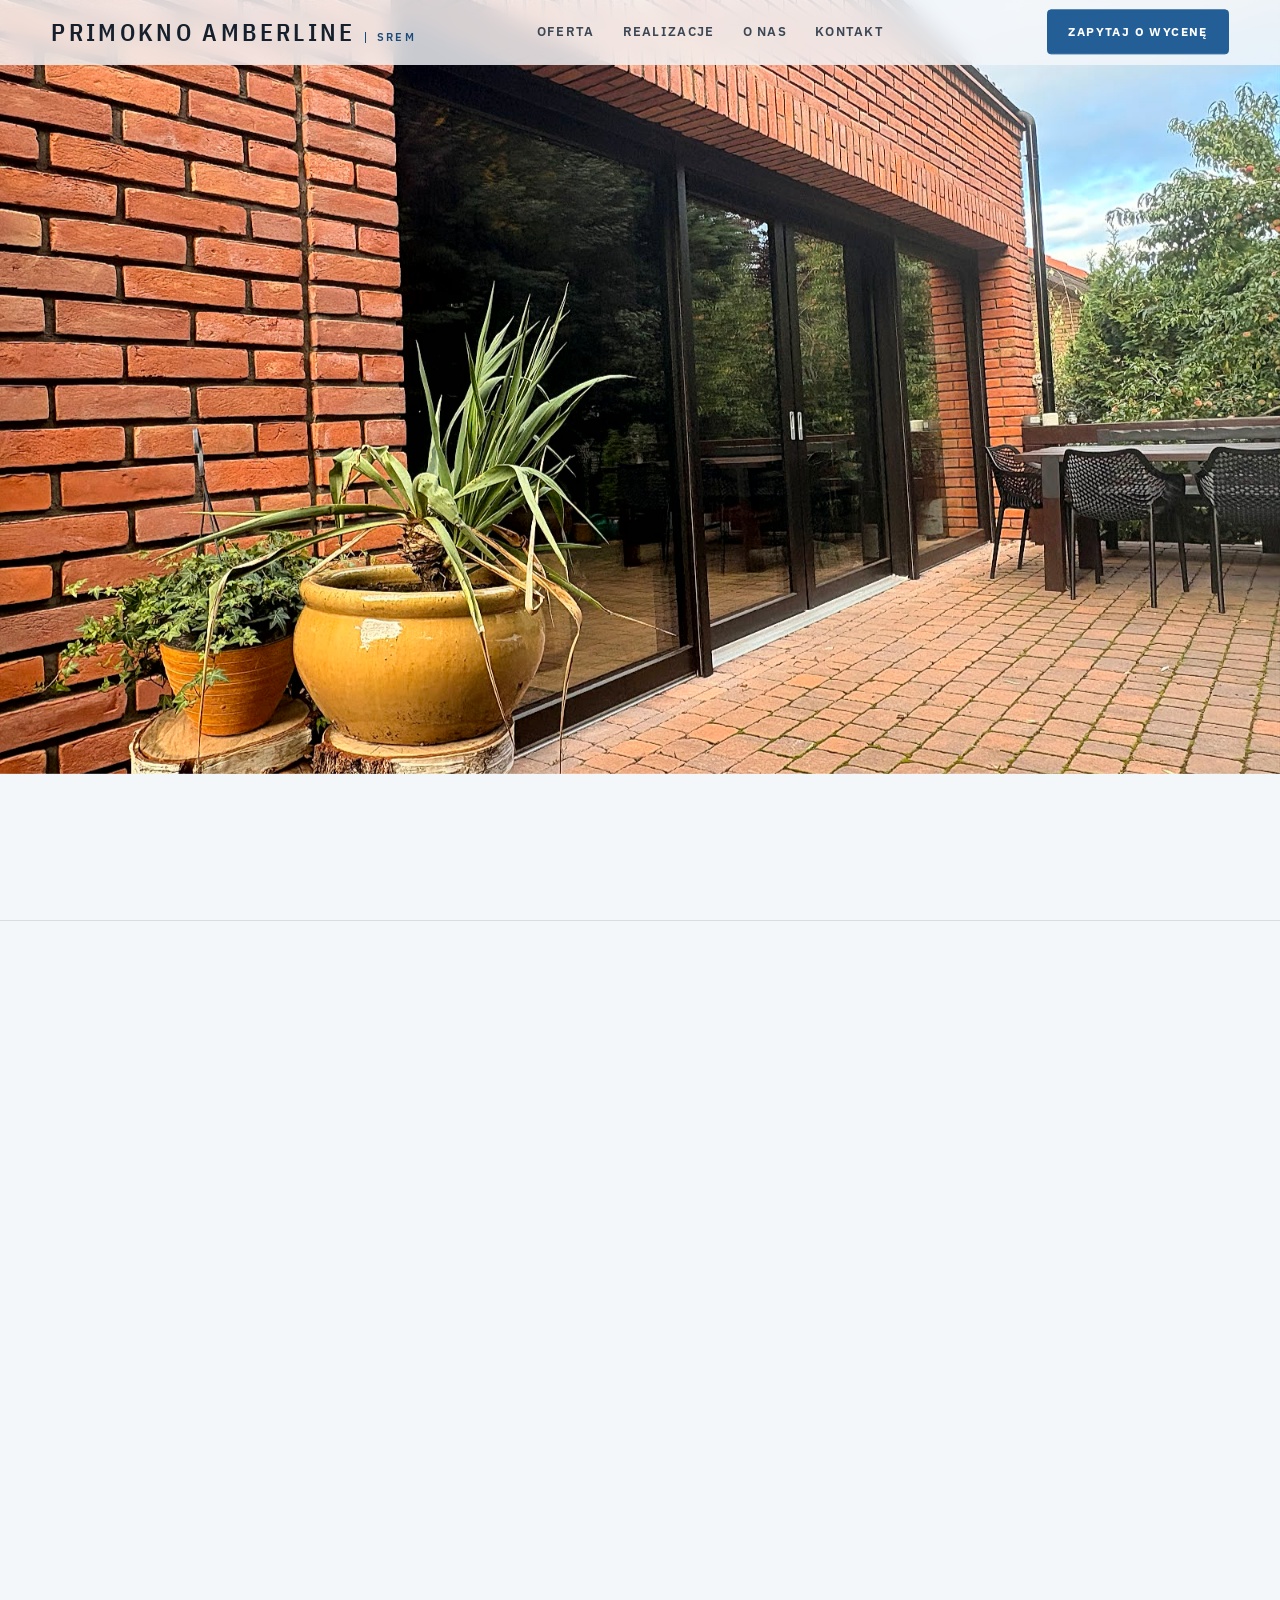
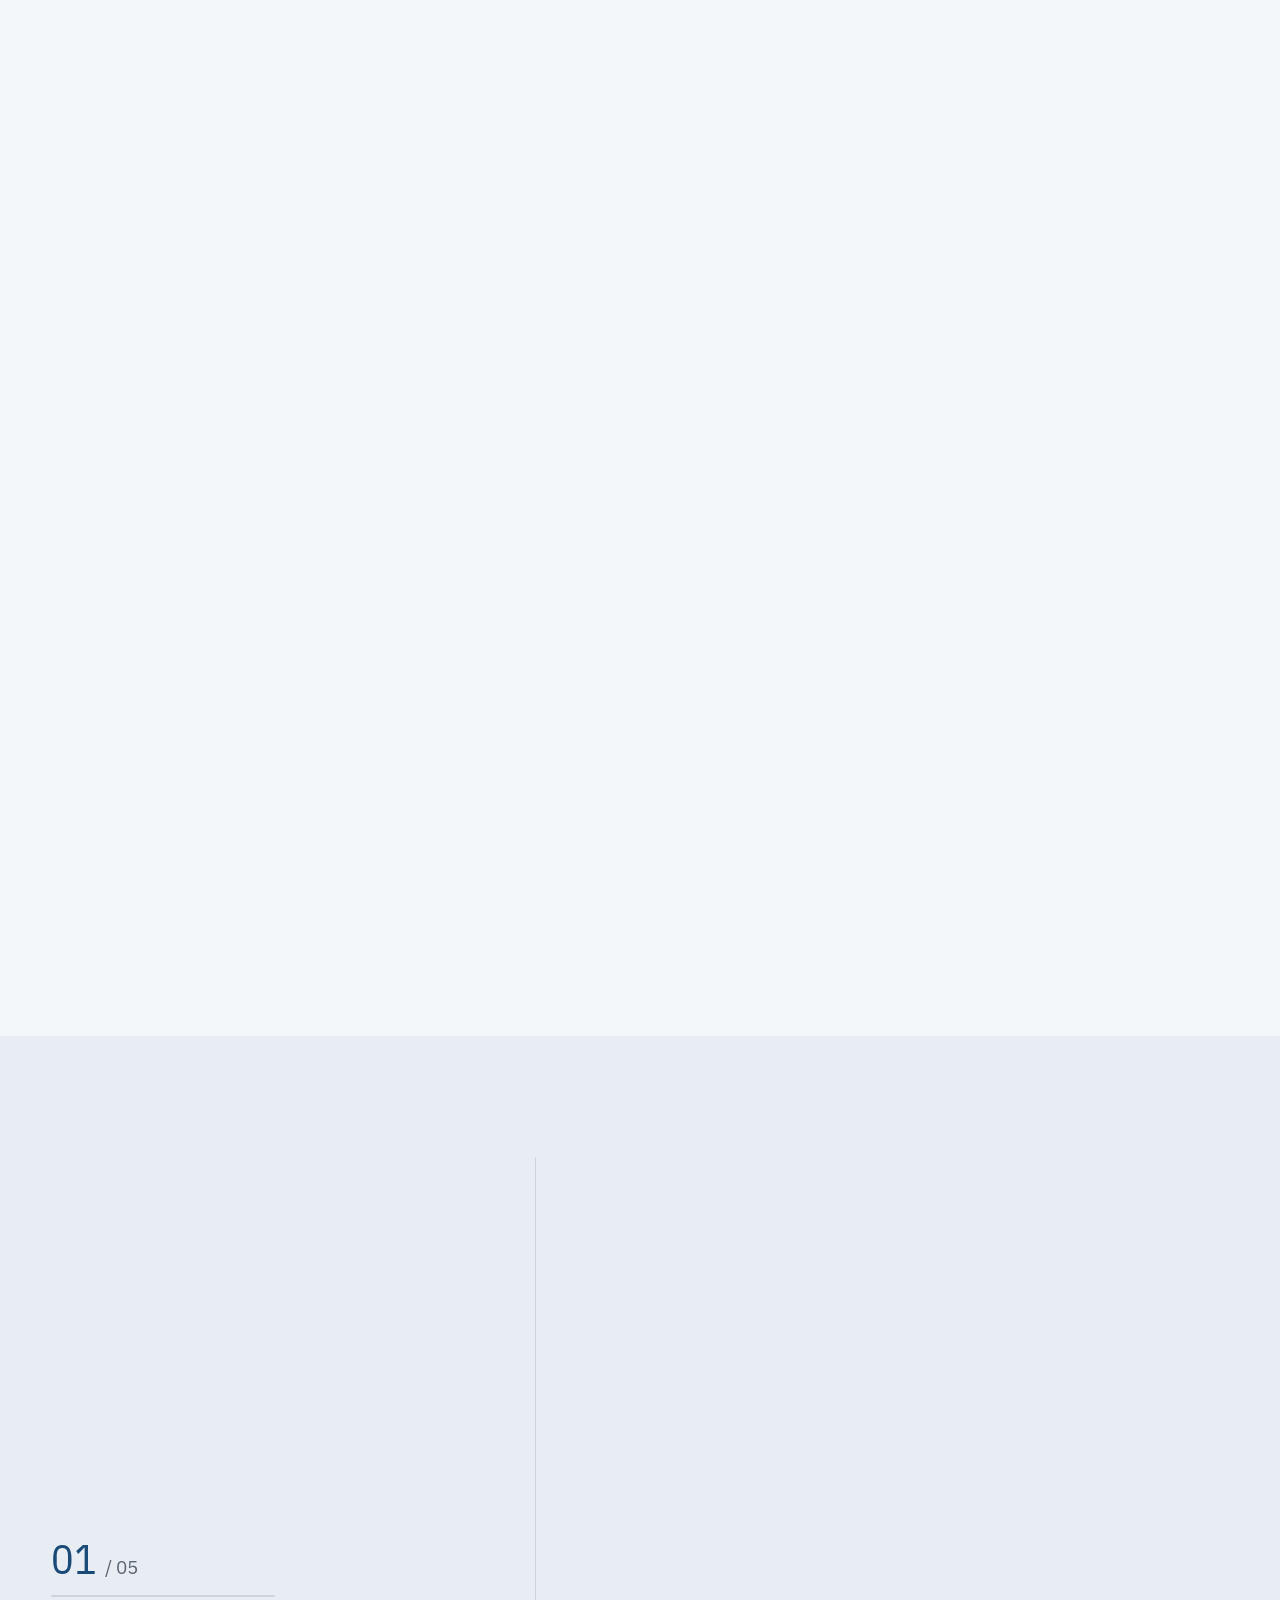
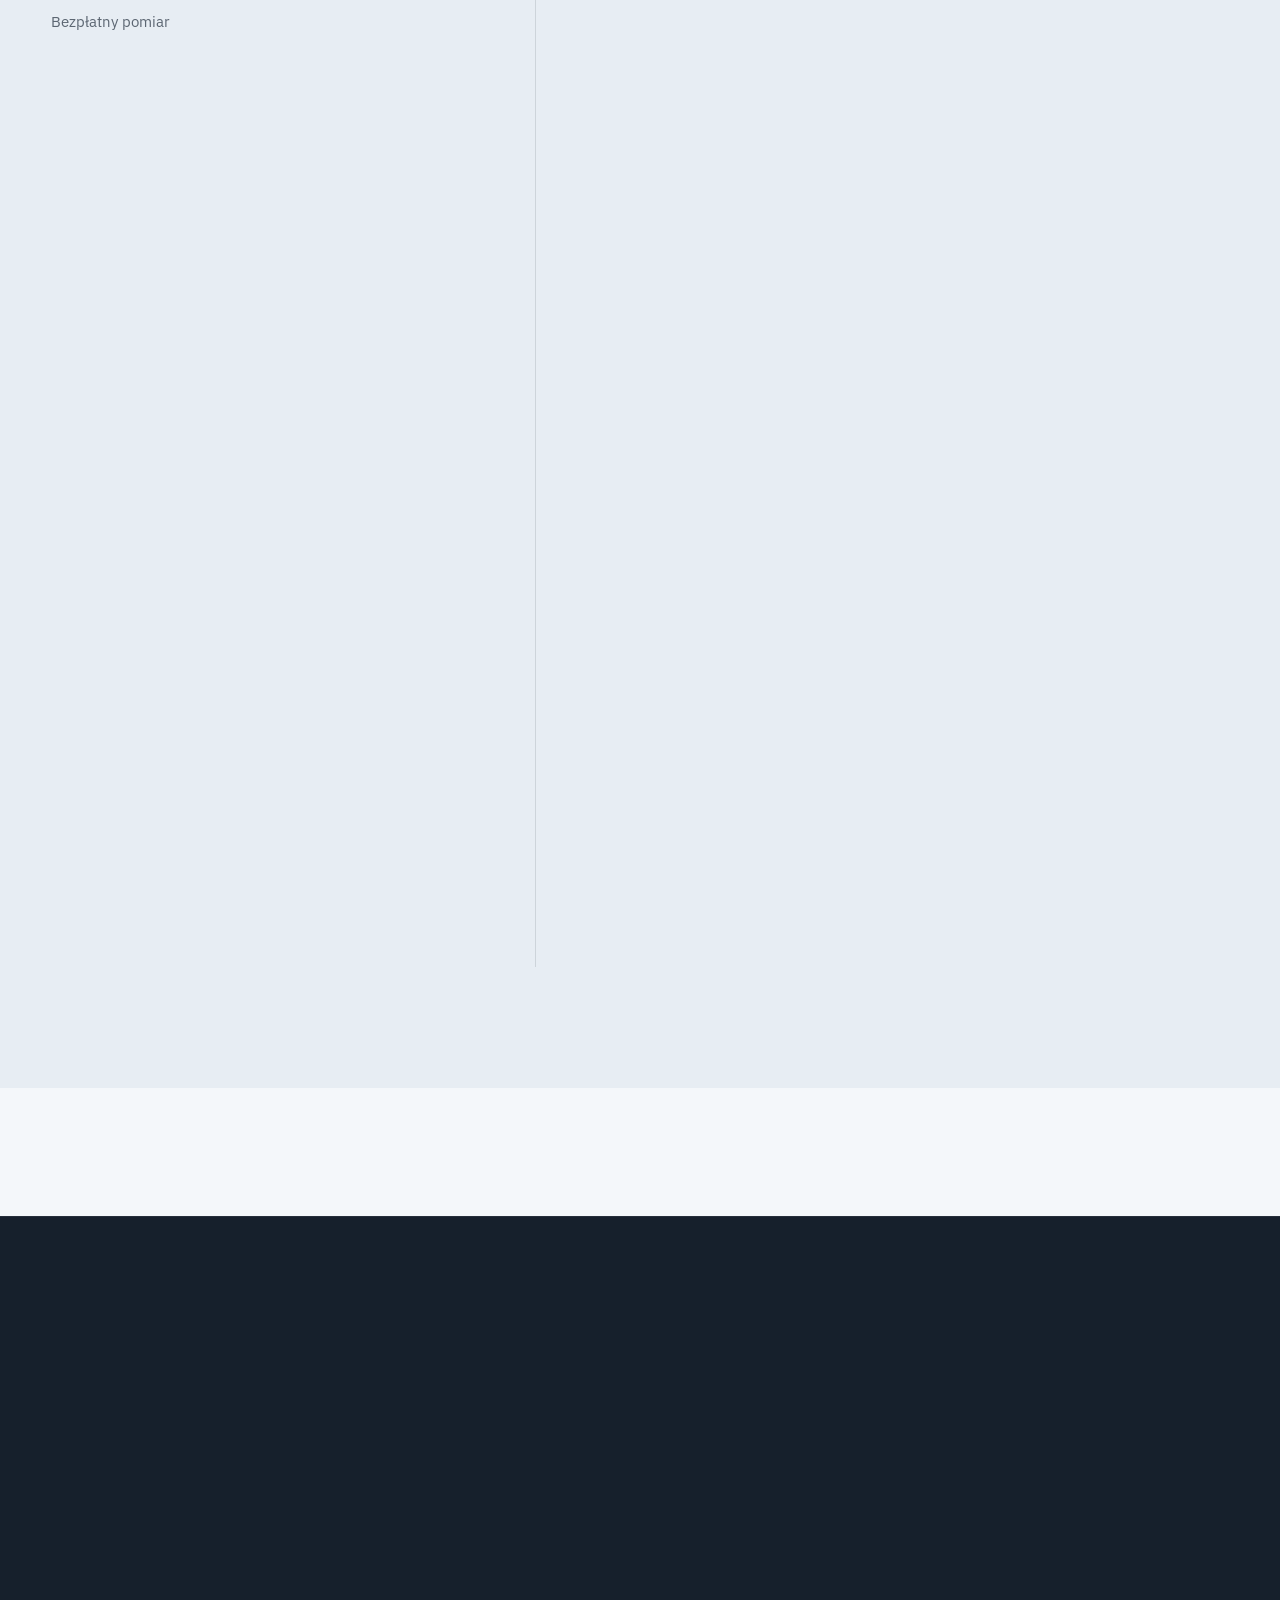
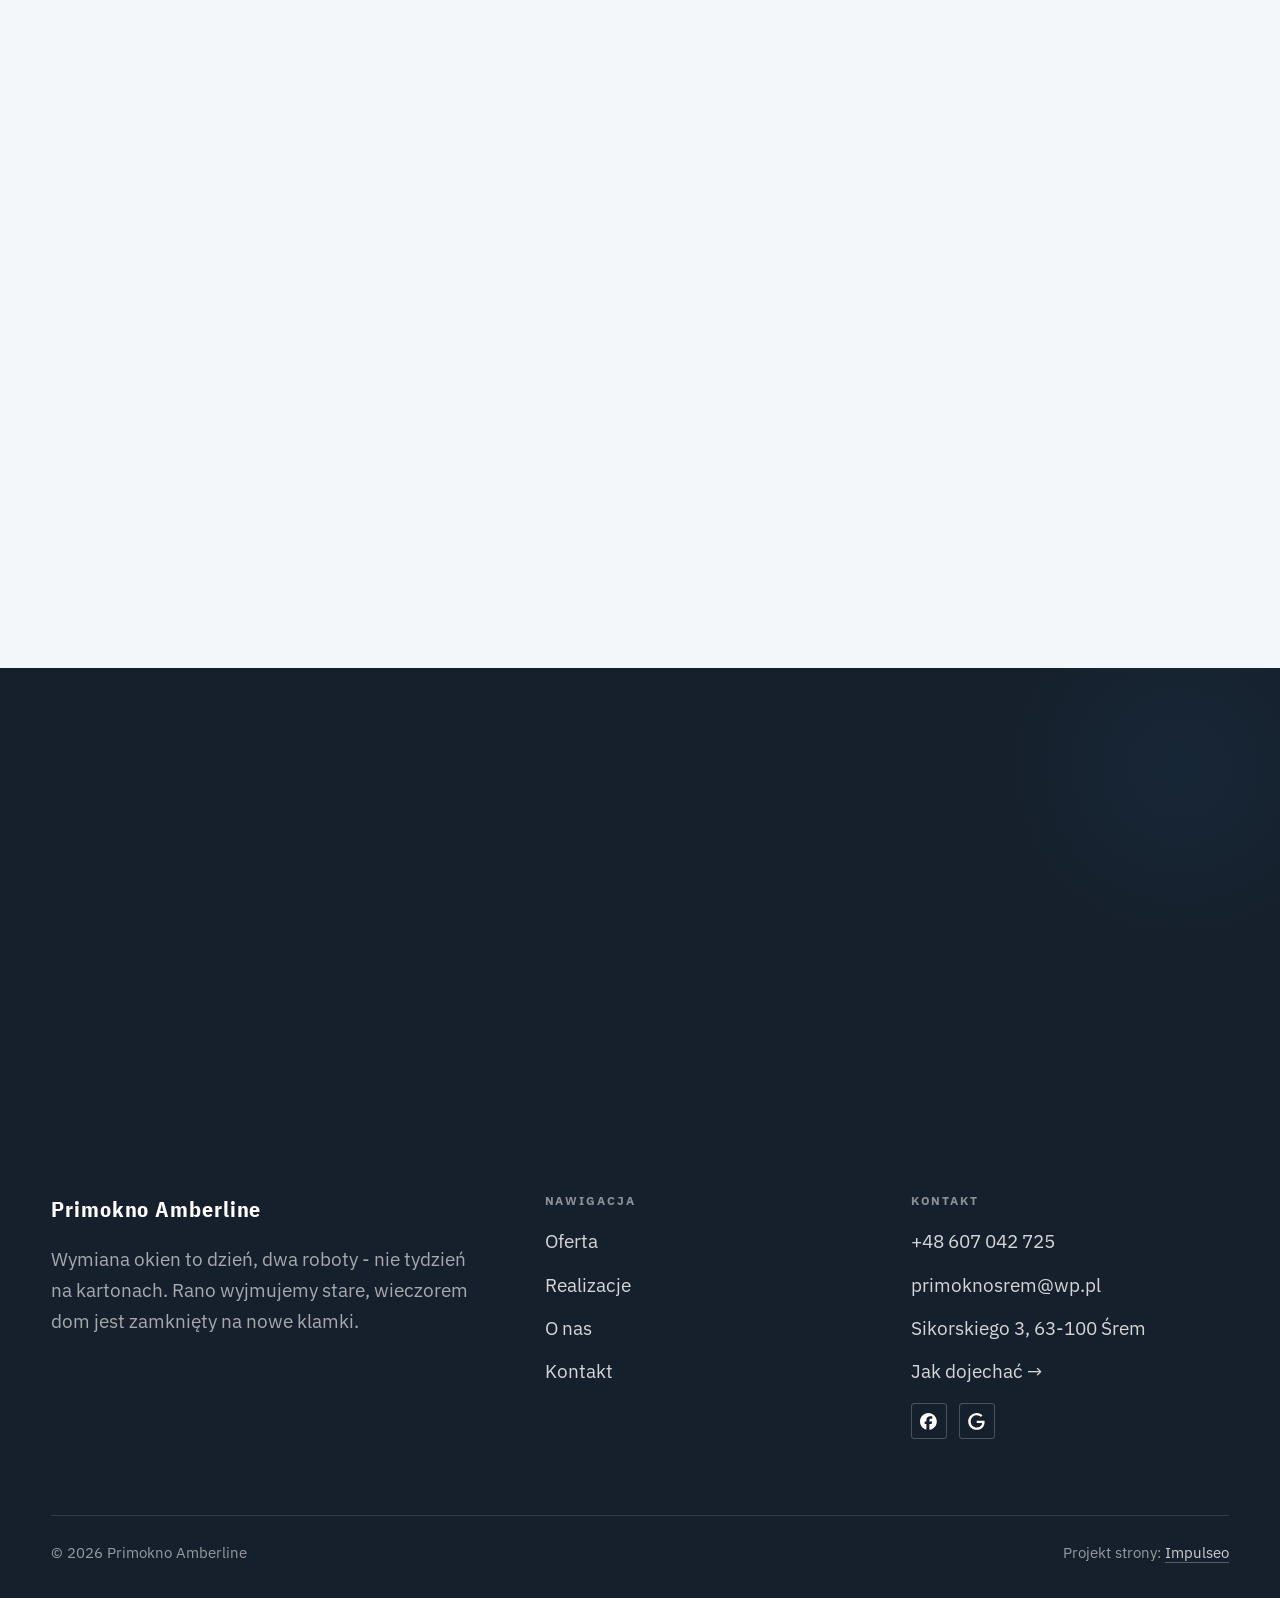
==== index.html @ 6c0e85c3 "Strona demo: primokno-amberline" ====
<!DOCTYPE html>
<html lang="pl">
<head>
<meta charset="UTF-8">
<meta name="viewport" content="width=device-width, initial-scale=1.0">
<title>Primokno Amberline - okna, drzwi i bramy z montażem</title>
<meta name="description" content="Okna PVC i aluminiowe, drzwi, bramy garażowe w Śremie. Bezpłatny pomiar, ciepły montaż, wywóz starych okien, gwarancja. Zadzwoń: +48 607 042 725.">
<link rel="canonical" href="https://kris20032.github.io/primokno-amberline/">
<meta name="robots" content="noindex, nofollow">
<meta property="og:type" content="website">
<meta property="og:locale" content="pl_PL">
<meta property="og:site_name" content="Primokno Amberline">
<meta property="og:title" content="Primokno Amberline - okna, drzwi i bramy z montażem">
<meta property="og:description" content="Okna PVC i aluminiowe, drzwi, bramy garażowe w Śremie. Bezpłatny pomiar, ciepły montaż, wywóz starych okien, gwarancja. Zadzwoń: +48 607 042 725.">
<meta property="og:url" content="https://kris20032.github.io/primokno-amberline/">
<meta property="og:image" content="https://kris20032.github.io/primokno-amberline/img/og.jpg">
<meta property="og:image:width" content="1200">
<meta property="og:image:height" content="630">
<meta name="twitter:card" content="summary_large_image">
<script type="application/ld+json">{"@context": "https://schema.org", "@type": "HomeAndConstructionBusiness", "name": "Primokno Amberline", "url": "https://kris20032.github.io/primokno-amberline/", "telephone": "+48607042725", "image": "https://kris20032.github.io/primokno-amberline/img/og.jpg", "areaServed": "Śrem", "sameAs": ["https://maps.google.com/?cid=6396037411283743260&g_mp=Cidnb29nbGUubWFwcy5wbGFjZXMudjEuUGxhY2VzLlNlYXJjaFRleHQQAhgEIAA", "https://www.facebook.com/p/Primokno-Amberline-100063574358501/?locale=pl_PL"]}</script>
<link rel="preconnect" href="https://fonts.googleapis.com">
<link rel="preconnect" href="https://fonts.gstatic.com" crossorigin>
<link href="https://fonts.googleapis.com/css2?family=IBM+Plex+Sans+Condensed:wght@500;600;700&family=IBM+Plex+Sans:wght@400;500;600&display=swap" rel="stylesheet">
<link rel="stylesheet" href="assets/styles.css?v=f9ef40aa">
</head>
<body>

<header class="nav">
  <div class="wrap nav-inner">
    <a class="brand" href="index.html"><span class="name">Primokno Amberline</span><span class="sub">Śrem</span></a>
    <nav class="nav-links">
      <a href="oferta.html">Oferta</a>
      <a href="realizacje.html">Realizacje</a>
      <a href="o-nas.html">O nas</a>
      <a href="kontakt.html">Kontakt</a>
      <a href="kontakt.html" class="btn btn-accent">Zapytaj o wycenę</a>
    </nav>
    <button class="nav-toggle" aria-label="Menu"><span></span><span></span><span></span></button>
  </div>
</header>

<main>
<section class="hero-dom">
  <img class="hd-bg" src="img/hero.jpg" fetchpriority="high" data-rotate="img/g1.jpg|img/g14.jpg" alt="Primokno Amberline" width="1600" height="1200">
  <div class="wrap">
    <div class="hd-panel reveal">
      <span class="hd-tick" aria-hidden="true"></span>
      <span class="hd-kicker">Okna, drzwi i bramy</span>
      <h1 class="hd-claim">Okna i drzwi w Śremie. Z pomiarem i montażem.</h1>
      <ul class="hd-tags"><li>Pomiar</li><li>Montaż</li><li>Gwarancja</li></ul>
      <div class="hd-actions">
        <a href="kontakt.html" class="btn btn-accent">Zapytaj o wycenę <span class="arr">→</span></a>
        <a href="tel:+48607042725" class="btn btn-ghost">Zadzwoń +48 607 042 725</a>
      </div>
      <p class="hd-rating"><span class="g-badge"><svg class="gb-ico" viewBox="0 0 24 24" width="18" height="18" aria-hidden="true"><path fill="#4285F4" d="M22.56 12.25c0-.78-.07-1.53-.2-2.25H12v4.26h5.92c-.26 1.37-1.04 2.53-2.21 3.31v2.77h3.57c2.08-1.92 3.28-4.74 3.28-8.09z"/><path fill="#34A853" d="M12 23c2.97 0 5.46-.98 7.28-2.66l-3.57-2.77c-.98.66-2.23 1.06-3.71 1.06-2.86 0-5.29-1.93-6.16-4.53H2.18v2.84C3.99 20.53 7.7 23 12 23z"/><path fill="#FBBC05" d="M5.84 14.09c-.22-.66-.35-1.36-.35-2.09s.13-1.43.35-2.09V7.07H2.18C1.43 8.55 1 10.22 1 12s.43 3.45 1.18 4.93l2.85-2.22.81-.62z"/><path fill="#EA4335" d="M12 5.38c1.62 0 3.06.56 4.21 1.64l3.15-3.15C17.45 2.09 14.97 1 12 1 7.7 1 3.99 3.47 2.18 7.07l3.66 2.84c.87-2.6 3.3-4.53 6.16-4.53z"/></svg><b class="gb-ocena">5</b><svg class="gb-stars" viewBox="0 0 90 18" width="74" height="14.8" aria-hidden="true"><g fill="currentColor" opacity=".26"><path transform="translate(0,0)" d="M9 1.6l2.2 4.46 4.92.72-3.56 3.47.84 4.9L9 12.74l-4.4 2.31.84-4.9L1.88 6.68l4.92-.72L9 1.6Z"/><path transform="translate(18,0)" d="M9 1.6l2.2 4.46 4.92.72-3.56 3.47.84 4.9L9 12.74l-4.4 2.31.84-4.9L1.88 6.68l4.92-.72L9 1.6Z"/><path transform="translate(36,0)" d="M9 1.6l2.2 4.46 4.92.72-3.56 3.47.84 4.9L9 12.74l-4.4 2.31.84-4.9L1.88 6.68l4.92-.72L9 1.6Z"/><path transform="translate(54,0)" d="M9 1.6l2.2 4.46 4.92.72-3.56 3.47.84 4.9L9 12.74l-4.4 2.31.84-4.9L1.88 6.68l4.92-.72L9 1.6Z"/><path transform="translate(72,0)" d="M9 1.6l2.2 4.46 4.92.72-3.56 3.47.84 4.9L9 12.74l-4.4 2.31.84-4.9L1.88 6.68l4.92-.72L9 1.6Z"/></g><clipPath id="gs1000"><rect x="0" y="0" width="90.0" height="18"/></clipPath><g fill="#FBBC04" clip-path="url(#gs1000)"><path transform="translate(0,0)" d="M9 1.6l2.2 4.46 4.92.72-3.56 3.47.84 4.9L9 12.74l-4.4 2.31.84-4.9L1.88 6.68l4.92-.72L9 1.6Z"/><path transform="translate(18,0)" d="M9 1.6l2.2 4.46 4.92.72-3.56 3.47.84 4.9L9 12.74l-4.4 2.31.84-4.9L1.88 6.68l4.92-.72L9 1.6Z"/><path transform="translate(36,0)" d="M9 1.6l2.2 4.46 4.92.72-3.56 3.47.84 4.9L9 12.74l-4.4 2.31.84-4.9L1.88 6.68l4.92-.72L9 1.6Z"/><path transform="translate(54,0)" d="M9 1.6l2.2 4.46 4.92.72-3.56 3.47.84 4.9L9 12.74l-4.4 2.31.84-4.9L1.88 6.68l4.92-.72L9 1.6Z"/><path transform="translate(72,0)" d="M9 1.6l2.2 4.46 4.92.72-3.56 3.47.84 4.9L9 12.74l-4.4 2.31.84-4.9L1.88 6.68l4.92-.72L9 1.6Z"/></g></svg><span class="gb-txt">13 opinii w Google</span></span></p>
    </div>
  </div>
</section>
<section class="opinie-mini" aria-label="Opinie klientów">
  <div class="wrap">
    <div class="om-row">
      <div class="om-item reveal"><blockquote>„Zakupiliśmy okna oraz drzwi wewnętrzne.”</blockquote><span class="om-autor">Weronika Błaszyk</span></div>
      <div class="om-item reveal"><blockquote>„Polecam:) profesjonalne doradztwo- Pani Aneta bardzo cierpliwa i służącą świetnymi radami i doświadczeniem.”</blockquote><span class="om-autor">Maria Klemenska</span></div>
      <div class="om-item reveal"><blockquote>„Bardzo sympatyczna i miła obsługa znająca sie na rzeczy.”</blockquote><span class="om-autor">Tomasz Nowaczyk</span></div>
    </div>
  </div>
</section>
<section class="dom-products" id="produkty">
  <div class="wrap">
    <div class="head reveal">
      <span class="eyebrow">Oferta</span>
      <h2>Zakres robót</h2>
    </div>
    <div class="dom-grid">
      <article class="dom-card reveal">
        <figure class="dom-card__img"><img src="img/g6.jpg" alt="Okna PVC i aluminiowe" loading="lazy" width="1600" height="1066" decoding="async"></figure>
        <div class="dom-card__body">
          <h3 class="dom-card__name">Okna PVC i aluminiowe</h3>
          <p class="dom-card__tag">Przewiewa przy ramie, a rachunki za ogrzewanie rosną? Dobieramy okna PVC albo aluminiowe pod konkretne pomieszczenia: cieplejsze pakiety od północy, cichsze szyby od ulicy. Kolor z palety RAL albo okleina drewnopodobna, żeby stolarka grała z elewacją. Parametry tłumaczymy po ludzku - co realnie zmieniają w domu, a co jest dopłatą bez sensu.</p>
          <a class="dom-card__link" href="kontakt.html">Zapytaj o wycenę <span class="arr">→</span></a>
        </div>
      </article>
      <article class="dom-card reveal">
        <figure class="dom-card__img"><img src="img/g7.jpg" alt="Wymiana okien z demontażem" loading="lazy" width="1600" height="1068" decoding="async"></figure>
        <div class="dom-card__body">
          <h3 class="dom-card__name">Wymiana okien z demontażem</h3>
          <p class="dom-card__tag">Boisz się gruzu i kurzu przy wymianie? Meble i podłogi okrywamy folią, zanim ruszymy pierwszą ramę. Stare okno wyjmujemy w całości, ubytki tynku przy ościeżach poprawiamy na bieżąco, a nowe stawiamy na ciepłym montażu z taśmami rozprężnymi - żeby wokół ramy nie uciekało ciepło. Stare ramy zabieramy od razu.</p>
          <a class="dom-card__link" href="kontakt.html">Zapytaj o wycenę <span class="arr">→</span></a>
        </div>
      </article>
      <article class="dom-card reveal">
        <figure class="dom-card__img"><img src="img/g8.jpg" alt="Drzwi zewnętrzne" loading="lazy" width="1600" height="1068" decoding="async"></figure>
        <div class="dom-card__body">
          <h3 class="dom-card__name">Drzwi zewnętrzne</h3>
          <p class="dom-card__tag">Drzwi wejściowe mają dwa zadania: trzymać ciepło i wytrzymać próbę wyważenia. Montujemy drzwi stalowe i aluminiowe z ciepłym progiem i zamkami klasy antywłamaniowej, wypoziomowane tak, żeby domykały się same, bez trzaskania. Kolor dobieramy do okien i elewacji - wejście ma wyglądać jak zaprojektowane, a nie dokupione.</p>
          <a class="dom-card__link" href="kontakt.html">Zapytaj o wycenę <span class="arr">→</span></a>
        </div>
      </article>
      <article class="dom-card reveal">
        <figure class="dom-card__img"><img src="img/g9.jpg" alt="Drzwi wewnętrzne" loading="lazy" width="1600" height="1066" decoding="async"></figure>
        <div class="dom-card__body">
          <h3 class="dom-card__name">Drzwi wewnętrzne</h3>
          <p class="dom-card__tag">Drzwi pokojowe otwierasz częściej niż wszystkie inne w domu, więc krzywy montaż przypomina o sobie codziennie. Montujemy skrzydła przylgowe, bezprzylgowe i przesuwne z ościeżnicami regulowanymi, które kryją nierówności ściany po remoncie. Zawiasy ustawiamy tak, żeby nic nie skrzypiało ani nie łapało o podłogę. Otwór po starej ościeżnicy wykańczamy do gotowej ściany.</p>
          <a class="dom-card__link" href="kontakt.html">Zapytaj o wycenę <span class="arr">→</span></a>
        </div>
      </article>
      <article class="dom-card reveal">
        <figure class="dom-card__img"><img src="img/g10.jpg" alt="Bramy garażowe" loading="lazy" width="1600" height="1066" decoding="async"></figure>
        <div class="dom-card__body">
          <h3 class="dom-card__name">Bramy garażowe</h3>
          <p class="dom-card__tag">Stara brama uchylna hałasuje i wypuszcza ciepło z garażu pod domem? Wymieniamy ją na segmentową z ociepleniem - często bez kucia nadproża, jeśli wymiary pozwalają. Sprężyny dobieramy pod ciężar konkretnej bramy, nie z jednej półki. Na koniec dostajesz piloty i pokaz awaryjnego otwierania przy braku prądu.</p>
          <a class="dom-card__link" href="kontakt.html">Zapytaj o wycenę <span class="arr">→</span></a>
        </div>
      </article>
      <article class="dom-card reveal">
        <figure class="dom-card__img"><img src="img/g11.jpg" alt="Rolety, moskitiery i parapety" loading="lazy" width="1600" height="1066" decoding="async"></figure>
        <div class="dom-card__body">
          <h3 class="dom-card__name">Rolety, moskitiery i parapety</h3>
          <p class="dom-card__tag">Rolety zewnętrzne zimą dokładają izolację, a latem trzymają upał za oknem. Montujemy rolety podtynkowe i nadstawne, moskitiery ramkowe i drzwiowe oraz parapety z konglomeratu, PVC i stali. Najlepiej zamówić je razem z oknami - jeden pomiar, jedna ekipa i wszystko do siebie pasuje.</p>
          <a class="dom-card__link" href="kontakt.html">Zapytaj o wycenę <span class="arr">→</span></a>
        </div>
      </article>
    </div>
    <div style="margin-top:var(--space-7)" class="reveal"><a href="oferta.html" class="btn btn-ghost">Pełna oferta <span class="arr">→</span></a></div>
  </div>
</section>
<section class="proces proces-os dom">
  <div class="wrap proc-grid">
    <div class="proc-side">
      <div class="head reveal">
        <span class="eyebrow">Jak to działa</span>
        <h2>Od pomiaru po montaż - prowadzimy za rękę</h2>
        <p>Każdy etap ma swój termin - wiesz, co i kiedy się dzieje.</p>
      </div>
      <div class="proc-count" aria-hidden="true"><span class="pc-cur">01</span><span class="pc-all">/ 05</span></div>
      <div class="proc-bar" aria-hidden="true"><i></i></div>
      <p class="proc-now" aria-hidden="true">Bezpłatny pomiar</p>
    </div>
    <ol class="proces-line">
      <li class="reveal"><span class="pno">01</span><h3>Bezpłatny pomiar</h3><p>Przyjeżdżamy, mierzymy i doradzamy dobór - bez opłat.</p></li>
      <li class="reveal"><span class="pno">02</span><h3>Wycena i dobór</h3><p>Jasna oferta i dobór rozwiązania pod Twój dom i budżet.</p></li>
      <li class="reveal"><span class="pno">03</span><h3>Zamówienie i produkcja</h3><p>Składamy zamówienie i pilnujemy terminu dostawy.</p></li>
      <li class="reveal"><span class="pno">04</span><h3>Staranny montaż</h3><p>Montujemy równo i dokładnie, z czystym wykończeniem krawędzi.</p></li>
      <li class="reveal"><span class="pno">05</span><h3>Odbiór i gwarancja</h3><p>Sprawdzamy działanie, instruujemy i dajemy gwarancję.</p></li>
    </ol>
  </div>
</section>
<section class="stopklatka" aria-hidden="true">
  <div class="stk-bg" style="background-image:url(img/g12.jpg)"></div>
</section>
<section class="opinie">
  <div class="wrap">
    <div class="head center reveal">
      <span class="eyebrow">Opinie</span>
      <h2>Co mówią klienci</h2>
    </div>
    <p class="op-meta reveal"><span class="g-badge"><svg class="gb-ico" viewBox="0 0 24 24" width="18" height="18" aria-hidden="true"><path fill="#4285F4" d="M22.56 12.25c0-.78-.07-1.53-.2-2.25H12v4.26h5.92c-.26 1.37-1.04 2.53-2.21 3.31v2.77h3.57c2.08-1.92 3.28-4.74 3.28-8.09z"/><path fill="#34A853" d="M12 23c2.97 0 5.46-.98 7.28-2.66l-3.57-2.77c-.98.66-2.23 1.06-3.71 1.06-2.86 0-5.29-1.93-6.16-4.53H2.18v2.84C3.99 20.53 7.7 23 12 23z"/><path fill="#FBBC05" d="M5.84 14.09c-.22-.66-.35-1.36-.35-2.09s.13-1.43.35-2.09V7.07H2.18C1.43 8.55 1 10.22 1 12s.43 3.45 1.18 4.93l2.85-2.22.81-.62z"/><path fill="#EA4335" d="M12 5.38c1.62 0 3.06.56 4.21 1.64l3.15-3.15C17.45 2.09 14.97 1 12 1 7.7 1 3.99 3.47 2.18 7.07l3.66 2.84c.87-2.6 3.3-4.53 6.16-4.53z"/></svg><b class="gb-ocena">5</b><svg class="gb-stars" viewBox="0 0 90 18" width="74" height="14.8" aria-hidden="true"><g fill="currentColor" opacity=".26"><path transform="translate(0,0)" d="M9 1.6l2.2 4.46 4.92.72-3.56 3.47.84 4.9L9 12.74l-4.4 2.31.84-4.9L1.88 6.68l4.92-.72L9 1.6Z"/><path transform="translate(18,0)" d="M9 1.6l2.2 4.46 4.92.72-3.56 3.47.84 4.9L9 12.74l-4.4 2.31.84-4.9L1.88 6.68l4.92-.72L9 1.6Z"/><path transform="translate(36,0)" d="M9 1.6l2.2 4.46 4.92.72-3.56 3.47.84 4.9L9 12.74l-4.4 2.31.84-4.9L1.88 6.68l4.92-.72L9 1.6Z"/><path transform="translate(54,0)" d="M9 1.6l2.2 4.46 4.92.72-3.56 3.47.84 4.9L9 12.74l-4.4 2.31.84-4.9L1.88 6.68l4.92-.72L9 1.6Z"/><path transform="translate(72,0)" d="M9 1.6l2.2 4.46 4.92.72-3.56 3.47.84 4.9L9 12.74l-4.4 2.31.84-4.9L1.88 6.68l4.92-.72L9 1.6Z"/></g><clipPath id="gs1000"><rect x="0" y="0" width="90.0" height="18"/></clipPath><g fill="#FBBC04" clip-path="url(#gs1000)"><path transform="translate(0,0)" d="M9 1.6l2.2 4.46 4.92.72-3.56 3.47.84 4.9L9 12.74l-4.4 2.31.84-4.9L1.88 6.68l4.92-.72L9 1.6Z"/><path transform="translate(18,0)" d="M9 1.6l2.2 4.46 4.92.72-3.56 3.47.84 4.9L9 12.74l-4.4 2.31.84-4.9L1.88 6.68l4.92-.72L9 1.6Z"/><path transform="translate(36,0)" d="M9 1.6l2.2 4.46 4.92.72-3.56 3.47.84 4.9L9 12.74l-4.4 2.31.84-4.9L1.88 6.68l4.92-.72L9 1.6Z"/><path transform="translate(54,0)" d="M9 1.6l2.2 4.46 4.92.72-3.56 3.47.84 4.9L9 12.74l-4.4 2.31.84-4.9L1.88 6.68l4.92-.72L9 1.6Z"/><path transform="translate(72,0)" d="M9 1.6l2.2 4.46 4.92.72-3.56 3.47.84 4.9L9 12.74l-4.4 2.31.84-4.9L1.88 6.68l4.92-.72L9 1.6Z"/></g></svg><span class="gb-txt">13 opinii w Google</span></span></p>
    <p class="op-meta reveal"><a class="op-google" href="https://maps.google.com/?cid=6396037411283743260&amp;g_mp=Cidnb29nbGUubWFwcy5wbGFjZXMudjEuUGxhY2VzLlNlYXJjaFRleHQQAhgEIAA" target="_blank" rel="noopener"><svg class="op-g-ico" viewBox="0 0 24 24" width="17" height="17" aria-hidden="true"><path fill="#4285F4" d="M22.56 12.25c0-.78-.07-1.53-.2-2.25H12v4.26h5.92c-.26 1.37-1.04 2.53-2.21 3.31v2.77h3.57c2.08-1.92 3.28-4.74 3.28-8.09z"/><path fill="#34A853" d="M12 23c2.97 0 5.46-.98 7.28-2.66l-3.57-2.77c-.98.66-2.23 1.06-3.71 1.06-2.86 0-5.29-1.93-6.16-4.53H2.18v2.84C3.99 20.53 7.7 23 12 23z"/><path fill="#FBBC05" d="M5.84 14.09c-.22-.66-.35-1.36-.35-2.09s.13-1.43.35-2.09V7.07H2.18C1.43 8.55 1 10.22 1 12s.43 3.45 1.18 4.93l2.85-2.22.81-.62z"/><path fill="#EA4335" d="M12 5.38c1.62 0 3.06.56 4.21 1.64l3.15-3.15C17.45 2.09 14.97 1 12 1 7.7 1 3.99 3.47 2.18 7.07l3.66 2.84c.87-2.6 3.3-4.53 6.16-4.53z"/></svg><span>Zobacz opinie w Google</span><span class="arr">→</span></a></p>
    <div class="opinie-grid">
      <figure class="op-card reveal"><span class="op-star"><svg class="ico-star" width="14" height="14" viewBox="0 0 24 24" style="vertical-align:-2px" aria-hidden="true"><path d="M12 2.8l2.85 5.8 6.4.93-4.63 4.5 1.1 6.37L12 17.4l-5.72 3 1.1-6.37-4.63-4.5 6.4-.93L12 2.8Z" fill="currentColor"/></svg><svg class="ico-star" width="14" height="14" viewBox="0 0 24 24" style="vertical-align:-2px" aria-hidden="true"><path d="M12 2.8l2.85 5.8 6.4.93-4.63 4.5 1.1 6.37L12 17.4l-5.72 3 1.1-6.37-4.63-4.5 6.4-.93L12 2.8Z" fill="currentColor"/></svg><svg class="ico-star" width="14" height="14" viewBox="0 0 24 24" style="vertical-align:-2px" aria-hidden="true"><path d="M12 2.8l2.85 5.8 6.4.93-4.63 4.5 1.1 6.37L12 17.4l-5.72 3 1.1-6.37-4.63-4.5 6.4-.93L12 2.8Z" fill="currentColor"/></svg><svg class="ico-star" width="14" height="14" viewBox="0 0 24 24" style="vertical-align:-2px" aria-hidden="true"><path d="M12 2.8l2.85 5.8 6.4.93-4.63 4.5 1.1 6.37L12 17.4l-5.72 3 1.1-6.37-4.63-4.5 6.4-.93L12 2.8Z" fill="currentColor"/></svg><svg class="ico-star" width="14" height="14" viewBox="0 0 24 24" style="vertical-align:-2px" aria-hidden="true"><path d="M12 2.8l2.85 5.8 6.4.93-4.63 4.5 1.1 6.37L12 17.4l-5.72 3 1.1-6.37-4.63-4.5 6.4-.93L12 2.8Z" fill="currentColor"/></svg></span><blockquote>Zakupiliśmy okna oraz drzwi wewnętrzne. Fachowe doradztwo i przyjazna atmosfera panująca w biurze sprawia, że zakup wymarzonych drzwi i okien stał się przyjemnością.</blockquote><span class="op-autor">Weronika Błaszyk</span></figure>
      <figure class="op-card reveal"><span class="op-star"><svg class="ico-star" width="14" height="14" viewBox="0 0 24 24" style="vertical-align:-2px" aria-hidden="true"><path d="M12 2.8l2.85 5.8 6.4.93-4.63 4.5 1.1 6.37L12 17.4l-5.72 3 1.1-6.37-4.63-4.5 6.4-.93L12 2.8Z" fill="currentColor"/></svg><svg class="ico-star" width="14" height="14" viewBox="0 0 24 24" style="vertical-align:-2px" aria-hidden="true"><path d="M12 2.8l2.85 5.8 6.4.93-4.63 4.5 1.1 6.37L12 17.4l-5.72 3 1.1-6.37-4.63-4.5 6.4-.93L12 2.8Z" fill="currentColor"/></svg><svg class="ico-star" width="14" height="14" viewBox="0 0 24 24" style="vertical-align:-2px" aria-hidden="true"><path d="M12 2.8l2.85 5.8 6.4.93-4.63 4.5 1.1 6.37L12 17.4l-5.72 3 1.1-6.37-4.63-4.5 6.4-.93L12 2.8Z" fill="currentColor"/></svg><svg class="ico-star" width="14" height="14" viewBox="0 0 24 24" style="vertical-align:-2px" aria-hidden="true"><path d="M12 2.8l2.85 5.8 6.4.93-4.63 4.5 1.1 6.37L12 17.4l-5.72 3 1.1-6.37-4.63-4.5 6.4-.93L12 2.8Z" fill="currentColor"/></svg><svg class="ico-star" width="14" height="14" viewBox="0 0 24 24" style="vertical-align:-2px" aria-hidden="true"><path d="M12 2.8l2.85 5.8 6.4.93-4.63 4.5 1.1 6.37L12 17.4l-5.72 3 1.1-6.37-4.63-4.5 6.4-.93L12 2.8Z" fill="currentColor"/></svg></span><blockquote>Polecam:) profesjonalne doradztwo- Pani Aneta bardzo cierpliwa i służącą świetnymi radami i doświadczeniem. Realizacja pierwsza klasa Pan Michał nie odpuści dopóki wszystko nie będzie dopięte na ostatni guzik</blockquote><span class="op-autor">Maria Klemenska</span></figure>
      <figure class="op-card reveal"><span class="op-star"><svg class="ico-star" width="14" height="14" viewBox="0 0 24 24" style="vertical-align:-2px" aria-hidden="true"><path d="M12 2.8l2.85 5.8 6.4.93-4.63 4.5 1.1 6.37L12 17.4l-5.72 3 1.1-6.37-4.63-4.5 6.4-.93L12 2.8Z" fill="currentColor"/></svg><svg class="ico-star" width="14" height="14" viewBox="0 0 24 24" style="vertical-align:-2px" aria-hidden="true"><path d="M12 2.8l2.85 5.8 6.4.93-4.63 4.5 1.1 6.37L12 17.4l-5.72 3 1.1-6.37-4.63-4.5 6.4-.93L12 2.8Z" fill="currentColor"/></svg><svg class="ico-star" width="14" height="14" viewBox="0 0 24 24" style="vertical-align:-2px" aria-hidden="true"><path d="M12 2.8l2.85 5.8 6.4.93-4.63 4.5 1.1 6.37L12 17.4l-5.72 3 1.1-6.37-4.63-4.5 6.4-.93L12 2.8Z" fill="currentColor"/></svg><svg class="ico-star" width="14" height="14" viewBox="0 0 24 24" style="vertical-align:-2px" aria-hidden="true"><path d="M12 2.8l2.85 5.8 6.4.93-4.63 4.5 1.1 6.37L12 17.4l-5.72 3 1.1-6.37-4.63-4.5 6.4-.93L12 2.8Z" fill="currentColor"/></svg><svg class="ico-star" width="14" height="14" viewBox="0 0 24 24" style="vertical-align:-2px" aria-hidden="true"><path d="M12 2.8l2.85 5.8 6.4.93-4.63 4.5 1.1 6.37L12 17.4l-5.72 3 1.1-6.37-4.63-4.5 6.4-.93L12 2.8Z" fill="currentColor"/></svg></span><blockquote>Bardzo sympatyczna i miła obsługa znająca sie na rzeczy. Fachowe doradztwo i szeroki asortyment potrafiący zaspokoić "zachcianki i wymysły" Ceny konkurencyjne, a montaż pełen profesjonalizm. Polecam.</blockquote><span class="op-autor">Tomasz Nowaczyk</span></figure>
    </div>
  </div>
</section>
<section>
  <div class="wrap">
    <div class="head reveal">
      <span class="eyebrow">Realizacje</span>
      <h2>Zdjęcia z realizacji</h2>
      <p>Po większych robotach zostaje kilka kadrów. Zwróć uwagę na obróbki wokół ram - po nich poznasz, jak ekipa kończy robotę.</p>
    </div>
    <div class="gallery">
      <div class="tile t-two3 reveal"><img src="img/g2.jpg" alt="Primokno Amberline" loading="lazy" width="1484" height="2032" decoding="async"></div>
      <div class="tile t-third reveal"><img src="img/g3.jpg" alt="Primokno Amberline" loading="lazy" width="1148" height="538" decoding="async"></div>
      <div class="tile t-third reveal"><img src="img/g4.jpg" alt="Primokno Amberline" loading="lazy" width="747" height="992" decoding="async"></div>
      <div class="tile t-third reveal"><img src="img/g5.jpg" alt="Primokno Amberline" loading="lazy" width="1600" height="2133" decoding="async"></div>
      <div class="tile t-third reveal"><img src="img/about.jpg" alt="Primokno Amberline" loading="lazy" width="904" height="678" decoding="async"></div>
    </div>
    <div style="margin-top:var(--space-7)" class="reveal"><a href="realizacje.html" class="btn btn-accent">Pełna galeria <span class="arr">→</span></a></div>
  </div>
</section>
<section class="cta">
  <div class="wrap">
    <div class="reveal">
      <span class="eyebrow">Współpraca</span>
      <h2>Zapytaj o wycenę albo umów bezpłatny pomiar.</h2>
      <p>Napisz lub zadzwoń - doradzimy dobór, zmierzymy u Ciebie i podamy jasną cenę. Bez zobowiązań.</p>
    </div>
    <div class="cta-actions reveal">
      <a href="kontakt.html" class="btn btn-light">Zapytaj o wycenę <span class="arr">→</span></a>
      <a href="tel:+48607042725" class="btn btn-ghost btn-ghost-cta">+48 607 042 725</a>
    </div>
  </div>
</section>
</main>

<footer>
  <div class="wrap">
    <div class="foot-grid">
      <div class="foot-brand">
        <div class="name">Primokno Amberline</div>
        <p>Wymiana okien to dzień, dwa roboty - nie tydzień na kartonach. Rano wyjmujemy stare, wieczorem dom jest zamknięty na nowe klamki.</p>
      </div>
      <div class="foot-col">
        <h4>Nawigacja</h4>
        <a href="oferta.html">Oferta</a>
        <a href="realizacje.html">Realizacje</a>
        <a href="o-nas.html">O nas</a>
        <a href="kontakt.html">Kontakt</a>
      </div>
      <div class="foot-col">
        <h4>Kontakt</h4>
        <a href="tel:+48607042725">+48 607 042 725</a>
        <a href="mailto:primoknosrem@wp.pl">primoknosrem@wp.pl</a>
        <p>Sikorskiego 3, 63-100 Śrem</p>
        <a href="https://maps.google.com/?cid=6396037411283743260&g_mp=Cidnb29nbGUubWFwcy5wbGFjZXMudjEuUGxhY2VzLlNlYXJjaFRleHQQAhgEIAA" target="_blank" rel="noopener">Jak dojechać →</a>
      <div class="foot-soc">
        <a class="soc" href="https://www.facebook.com/p/Primokno-Amberline-100063574358501/?locale=pl_PL" target="_blank" rel="noopener" aria-label="Facebook - Primokno Amberline"><svg viewBox="0 0 24 24" aria-hidden="true" focusable="false"><path d="M9.101 23.691v-7.98H6.627v-3.667h2.474v-1.58c0-4.085 1.848-5.978 5.858-5.978.401 0 .955.042 1.468.103a8.68 8.68 0 0 1 1.141.195v3.325a8.623 8.623 0 0 0-.653-.036 26.805 26.805 0 0 0-.733-.009c-.707 0-1.259.096-1.675.309a1.686 1.686 0 0 0-.679.622c-.258.42-.374.995-.374 1.752v1.297h3.919l-.386 2.103-.287 1.564h-3.246v8.245C19.396 23.238 24 18.179 24 12.044c0-6.627-5.373-12-12-12s-12 5.373-12 12c0 5.628 3.874 10.35 9.101 11.647Z" fill="currentColor"/></svg></a>
        <a class="soc" href="https://maps.google.com/?cid=6396037411283743260&g_mp=Cidnb29nbGUubWFwcy5wbGFjZXMudjEuUGxhY2VzLlNlYXJjaFRleHQQAhgEIAA" target="_blank" rel="noopener" aria-label="Google - Primokno Amberline"><svg viewBox="0 0 24 24" aria-hidden="true" focusable="false"><path d="M12.48 10.92v3.28h7.84c-.24 1.84-.853 3.187-1.787 4.133-1.147 1.147-2.933 2.4-6.053 2.4-4.827 0-8.6-3.893-8.6-8.72s3.773-8.72 8.6-8.72c2.6 0 4.507 1.027 5.907 2.347l2.307-2.307C18.747 1.44 16.133 0 12.48 0 5.867 0 .307 5.387.307 12s5.56 12 12.173 12c3.573 0 6.267-1.173 8.373-3.36 2.16-2.16 2.84-5.213 2.84-7.667 0-.76-.053-1.467-.173-2.053H12.48z" fill="currentColor"/></svg></a>
      </div>
      </div>
    </div>
    <div class="foot-bot">
      <span>© 2026 Primokno Amberline</span>
      <span>Projekt strony: <a class="foot-credit" href="https://impulseo.pl" target="_blank" rel="noopener">Impulseo</a></span>
    </div>
  </div>
</footer>
<div class="sticky-reserve"><a class="sr-book" href="kontakt.html">Zapytaj o wycenę</a><a class="sr-call" href="tel:+48607042725" aria-label="Zadzwoń"><svg class="ico-tel" width="16" height="16" viewBox="0 0 24 24" fill="none" aria-hidden="true"><path d="M6.6 10.8a15.5 15.5 0 0 0 6.6 6.6l2.2-2.2a1 1 0 0 1 1-.24 11.4 11.4 0 0 0 3.6.58 1 1 0 0 1 1 1V20a1 1 0 0 1-1 1A17 17 0 0 1 3 4a1 1 0 0 1 1-1h3.5a1 1 0 0 1 1 1c0 1.25.2 2.46.58 3.6a1 1 0 0 1-.25 1l-2.23 2.2Z" fill="currentColor"/></svg></a></div>
<div class="demo-wazne" data-do="2026-11-10" data-cykl="3" hidden><svg class="dw-ico" width="13" height="13" viewBox="0 0 24 24" fill="none" aria-hidden="true"><circle cx="12" cy="12" r="8.6" stroke="currentColor" stroke-width="1.8"/><path d="M12 7.2V12l3.3 2" stroke="currentColor" stroke-width="1.8" stroke-linecap="round"/></svg><span class="dw-txt"></span></div>

<script src="assets/main.js"></script>
</body>
</html>
---- assets/styles.css ----
/* ============================================================
   STOLBASZ — premium, architektoniczny B2B fit-out
   Jasna paleta, zero brązu. System wg premium-web-craft.
   Projekt strony: Impulseo (impulseo.pl)
   ============================================================ */

:root{
  /* PALETA — jasna, architektoniczna, chłodna */
  --paper:#F4F7FA;          /* główne tło */
  --paper-2:#E7EDF3;        /* sekcje alternatywne (chłodny jasny szary) */
  --paper-3:#E7EDF3;        /* delikatne wypełnienia */
  --ink:#16202C;            /* tekst główny — chłodny grafit */
  --ink-soft:#3A4654;       /* nagłówki drugorzędne */
  --muted:#5C6672;          /* tekst poboczny */
  --line:rgba(22,32,44,.12);/* hairline */
  --accent:#235E96;         /* stonowany petrol-slate — jedyny akcent */
  --accent-d:#1A4A78;
  --accent-soft:rgba(35,94,150,.10);
  --dark:#16202C;           /* sekcje ciemne (stopka/CTA) */

  /* HOVER ZDJĘĆ — JEDEN standard dla całego silnika (decyzja K. 04.08.2026, artefakt z wariantami).
     AKTUALNE (K.+Szymon 09.08.2026, wybór z artefaktu 6 wariantów): zoom 1.05 przy 1.4s -
     przy tak długim czasie mocniejszy kadr NIE skacze, tylko „oddycha". Poprzedni standard
     (1.02 / .55s z 04.08) odbierany jako dynamiczny i szybki.
     Spoczynek lekko przygaszony, ale TYLKO tam, gdzie jest mysz (@media hover:hover) —
     na telefonie zdjęcia zostają w pełnej jasności. */
  --img-zoom:1.05;                   /* K.+Szymon 09.08: wariant F z artefaktu porównawczego */
  --img-rest:brightness(.95) saturate(.99);
  --img-hot:brightness(1.06) saturate(1.05);
  --img-dur:1.4s;                    /* K.+Szymon 09.08 (wariant F): powoli = elegancko */
  --img-ease:cubic-bezier(.16,.84,.44,1);  /* miękki ogon, efekt „oddychania" */

  /* ODSTĘPY — skala 4/8 */
  --space-1:4px; --space-2:8px; --space-3:12px; --space-4:16px; --space-5:24px;
  --space-6:32px; --space-7:48px; --space-8:64px; --space-9:96px; --space-10:128px;

  /* TYPOGRAFIA — fluid clamp() (skala podbita 16.07.2026: większe, czytelniejsze litery — uwaga Adama) */
  --text-sm:clamp(.9rem,.87rem + .12vw,1rem);
  --text-base:clamp(1.08rem,1.04rem + .18vw,1.2rem);
  --text-lg:clamp(1.24rem,1.15rem + .34vw,1.44rem);
  --text-h3:clamp(1.34rem,1.22rem + .55vw,1.66rem);
  --text-h2:clamp(2.1rem,1.66rem + 2.1vw,3.1rem);
  --text-h1:clamp(2.9rem,2.1rem + 4vw,5.1rem);

  /* PROMIENIE — architektoniczne, raczej ostre */
  --r-sm:3px; --r-md:6px; --r-lg:10px;

  /* RUCH */
  --ease:cubic-bezier(.25,.46,.45,.94); --dur:.24s;

  /* CIENIE — miękkie, warstwowe */
  --sh-sm:0 1px 2px rgba(16,24,32,.04), 0 2px 8px rgba(16,24,32,.05);
  --sh-md:0 2px 6px rgba(16,24,32,.05), 0 12px 28px -8px rgba(16,24,32,.12);
  --sh-lg:0 6px 14px rgba(16,24,32,.07), 0 26px 56px -18px rgba(16,24,32,.22);

  --hairline:1px solid var(--line);

  --font-display:'IBM Plex Sans Condensed','IBM Plex Sans',sans-serif;
  --font-body:'IBM Plex Sans',sans-serif;
}

*{box-sizing:border-box;margin:0;padding:0}
html{scroll-behavior:smooth}
body{
  font-family:var(--font-body);
  font-size:var(--text-base);
  line-height:1.65;
  color:var(--ink);
  background:var(--paper);
  -webkit-font-smoothing:antialiased;
  text-rendering:optimizeLegibility;
}
img{max-width:100%;height:auto;display:block}  /* height:auto = width/height z atrybutów trzyma proporcje (TOP#12) */
a{color:inherit;text-decoration:none}

.wrap{width:min(92%,1180px);margin-inline:auto}
section{padding-block:clamp(52px,6.5vw,96px)}

h1,h2,h3{font-family:var(--font-display);font-weight:700;line-height:1.08;letter-spacing:-.02em;color:var(--ink)}
h1{font-size:var(--text-h1);letter-spacing:-.035em}
h2{font-size:var(--text-h2);letter-spacing:-.025em}
h3{font-size:var(--text-h3)}
/* MIARA — długość wiersza. WCAG 2.2 SC 1.4.8: max 80 znaków; Butterick: 45–90.
   68ch daje realnie 72–78 znaków polskiego tekstu, czyli z zapasem pod granicą.
   Wcześniej limit miał TYLKO <p> — <li>, <blockquote> i <dd> nie miały żadnego,
   i to jedyny powód, dla którego 23 bloki na dwóch oddanych stronach jadą po
   83–106 znaków w wierszu (pomiar 07.08.2026, bramka `miara`).
   ⚠️ Listy i definicje ograniczamy TYLKO bez klasy: `ul`/`ol` z klasą to u nas
   układ (siatki kafli, menu), a nie tekst ciągły — tam miarę wyznacza układ. */
/* 60ch, nie 68ch (K. 10.08): po zmianie fontów na węższe kroje (DM Sans i spółka)
   w 68ch mieściło się ~90 znaków - bramka pikselowa słusznie zgłaszała przekroczenie
   granicy 80. Pomiar na żywej przeglądarce: 60ch = 90 znaków, 53ch = ~78 znaków, czyli normę WCAG 1.4.8. */
:root{ --miara:53ch }
p{max-width:min(100%,var(--miara))}
blockquote,
ul:not([class])>li, ol:not([class])>li,
dl:not([class])>dd{max-width:min(100%,var(--miara))}

/* ⚠️ Świadomie BEZ wyjątku `.tile p,.card p,.svc p{max-width:none}`, choć nasuwa się sam:
   te akapity BYŁY już ograniczone (stare `p{max-width:65ch}`), więc „wyjątek" nie odblokowałby
   niczego nowego — tylko ROZLUŹNIŁ stan sprzed zmiany na wszystkich demach naraz.
   `figcaption` żadna z reguł wyżej nie dotyczy, więc też nie potrzebuje zwolnienia. */

/* ŁAMANIE. `balance` wyrównuje długości wierszy w nagłówku, `pretty` pilnuje ostatniego
   wiersza akapitu, żeby nie został w nim jeden wyraz. Obsługiwane od Chrome 117 /
   Safari 17.5; starsze przeglądarki po prostu ignorują tę własność.
   `text-wrap:pretty` nie występowało dotąd ANI RAZ w silniku ani w repo klientów. */
h1,h2,h3,.lead,.lede{text-wrap:balance}
p,li,blockquote,dd{text-wrap:pretty}

.eyebrow{
  font-family:var(--font-body);
  font-size:var(--text-sm);
  font-weight:600;
  letter-spacing:.18em;
  text-transform:uppercase;
  color:var(--accent);
  display:inline-flex;align-items:center;gap:var(--space-3);
}
/* flex:none + margin-top = kreska trzyma się PIERWSZEJ linii. Wcześniej align-items:center
   centrowało ją względem całego bloku i przy zawinięciu (długi kicker typu
   „…WNĘTRZ · LESZNO · OD 2019") druga linia lądowała z brzydkim wcięciem. */
.eyebrow{align-items:flex-start}
.eyebrow>*,.eyebrow{text-wrap:balance}   /* dlugi kicker lamal sie na sierote typu samo „2019" w drugiej linii */
.eyebrow::before{content:"";width:28px;height:1px;background:var(--accent);display:inline-block;flex:none;margin-top:.62em}

.muted{color:var(--muted)}
.lead{font-size:var(--text-lg);line-height:1.55;color:var(--ink-soft);max-width:50ch}

/* ---------- BUTTONS ---------- */
.btn{
  display:inline-flex;align-items:center;gap:var(--space-2);
  font-weight:600;font-size:var(--text-sm);letter-spacing:.02em;
  padding:var(--space-4) var(--space-6);
  border-radius:var(--r-sm);
  transition:transform var(--dur) var(--ease),box-shadow var(--dur) var(--ease),background var(--dur) var(--ease);
  cursor:pointer;border:1px solid transparent;
}
.btn-accent{background:var(--accent);color:#fff;box-shadow:var(--sh-sm)}
.btn-accent:hover{background:var(--accent-d);transform:translateY(-2px);box-shadow:var(--sh-md)}
.btn-accent:active{transform:translateY(0);box-shadow:var(--sh-sm)}
.btn-ghost{background:transparent;color:var(--ink);border-color:var(--line)}
.btn-ghost:hover{border-color:var(--accent);color:var(--accent);transform:translateY(-2px)}
.btn-light{background:#fff;color:var(--ink);box-shadow:var(--sh-sm)}
.btn-light:hover{transform:translateY(-2px);box-shadow:var(--sh-md)}
.btn .arr{transition:transform var(--dur) var(--ease)}
.btn:hover .arr{transform:translateX(4px)}

/* ---------- NAV ---------- */
.nav{
  position:sticky;top:0;z-index:50;
  background:color-mix(in srgb,var(--paper) 88%,transparent);
  backdrop-filter:saturate(140%) blur(10px);
  border-bottom:var(--hairline);
}
.nav-inner{display:flex;align-items:center;justify-content:space-between;gap:var(--space-5);height:72px}
/* ANTY-NACHODZENIE (K. 05.08.2026): długa nazwa firmy + przycisk z pełnym numerem nie mieściły się w pasku
   i flex ściskał linki PONIŻEJ ich treści - "Kontakt" wchodził na ramkę "Zadzwoń +48 ...". Teraz ustępuje
   nazwa marki (skrót wielokropkiem), a menu i przycisk nigdy się nie kurczą ani nie zachodzą na siebie. */
.brand{display:flex;flex-direction:column;line-height:1;min-width:0;flex:0 1 auto}
.brand .name{font-family:var(--font-display);font-weight:800;font-size:1.35rem;letter-spacing:.04em;white-space:nowrap;overflow:hidden;text-overflow:ellipsis}
.brand .sub{font-size:.62rem;letter-spacing:.34em;text-transform:uppercase;color:var(--muted);margin-top:5px;white-space:nowrap;overflow:hidden;text-overflow:ellipsis}
.nav-links{display:flex;align-items:center;gap:var(--space-6);flex:0 0 auto}
.nav-links a{font-size:var(--text-sm);font-weight:500;color:var(--ink-soft);position:relative;padding-block:4px;white-space:nowrap;transition:color var(--dur) var(--ease)}
.nav-links a::after{content:"";position:absolute;left:0;bottom:0;width:0;height:1.5px;background:var(--accent);transition:width var(--dur) var(--ease)}
.nav-links a:hover,.nav-links a.active{color:var(--ink)}
.nav-links a:hover::after,.nav-links a.active::after{width:100%}
.nav-links .btn{padding:var(--space-2) var(--space-5)}
/* przyciski w nav: właściwy kolor (przebij .nav-links a) + bez podkreślenia */
.nav-links a.btn-accent{color:#fff}
.nav-links a.btn-ghost,.nav-links a.btn-light{color:var(--ink)}
/* CTA w pasku: NIE podkreślenie spod linków menu, ale ten sam przelatujący błysk,
   co na wszystkich innych przyciskach (zgłoszenie K. 13.08.2026 - „na hero jest efekt
   światła przechodzącego przez przycisk, na navbarze go nie ma, a mają być identyczne").
   Reguła `.nav-links a::after` jest silniejsza od `.btn::after`, więc trzeba jej
   geometrię wyzerować i wpisać połysk z nazwy - samo `display:none` gasiło efekt. */
.nav-links a.btn::after{
  display:block;content:"";position:absolute;inset:0;z-index:-1;pointer-events:none;
  width:auto;height:auto;border-radius:inherit;   /* kasuje geometrię podkreślenia (width:0;height:1.5px) */
  background:linear-gradient(100deg,transparent 32%,rgba(255,255,255,.20) 50%,transparent 68%);
  translate:-120% 0}
@media (prefers-reduced-motion:no-preference){
  .nav-links a.btn:hover::after{translate:120% 0;transition:translate .75s var(--mt-ease,cubic-bezier(.16,.84,.44,1))}
}
.nav-toggle{display:none;background:none;border:none;cursor:pointer;flex-direction:column;gap:5px;padding:8px}
.nav-toggle span{width:24px;height:2px;background:var(--ink);transition:var(--dur)}
/* Ciasny zakres MIĘDZY menu mobilnym a pełnym pulpitem: zbijamy odstępy i nazwę marki,
   żeby wszystko zmieściło się naturalnie, zanim w ogóle dojdzie do skracania wielokropkiem. */
@media(max-width:1280px) and (min-width:921px){
  .nav-links{gap:var(--space-4)}
  .nav-links .btn{padding:var(--space-2) var(--space-4)}
  .brand .name{font-size:1.15rem}
}

/* ---------- HERO (split) ---------- */
.hero{position:relative;overflow:hidden;border-bottom:var(--hairline)}
.hero-grid{display:grid;grid-template-columns:1.05fr .95fr;gap:clamp(24px,4vw,60px);align-items:center;
  padding-block:clamp(36px,4.5vw,64px)}
.hero-copy .eyebrow{margin-bottom:var(--space-5)}
.hero-copy h1{margin-bottom:var(--space-5)}
.hero-copy .lead{margin-bottom:var(--space-7)}
.hero-actions{display:flex;flex-wrap:wrap;gap:var(--space-4)}
.hero-art{position:relative;aspect-ratio:4/3;border-radius:var(--r-lg);overflow:hidden;box-shadow:var(--sh-lg)}
.hero-art img{width:100%;height:100%;object-fit:cover}
.hero-art::after{content:"";position:absolute;inset:0;background:linear-gradient(180deg,transparent 55%,rgba(18,24,28,.28))}
.hero-badge{position:absolute;left:var(--space-5);bottom:var(--space-5);z-index:2;
  background:rgba(252,252,251,.94);backdrop-filter:blur(4px);
  border-radius:var(--r-md);padding:var(--space-4) var(--space-5);box-shadow:var(--sh-md);max-width:78%}
.hero-badge strong{display:block;font-family:var(--font-display);font-size:1rem;letter-spacing:-.01em}
.hero-badge span{font-size:var(--text-sm);color:var(--muted)}

/* ---------- HERO duży / kinowy (strona główna) ---------- */
.hero-cine{position:relative;min-height:clamp(560px,82vh,840px);min-height:clamp(560px,82svh,840px);display:flex;align-items:center;overflow:hidden;border-bottom:var(--hairline)}
.hero-cine>img{position:absolute;inset:0;width:100%;height:100%;object-fit:cover;z-index:0}
.hero-cine::after{content:"";position:absolute;inset:0;z-index:1;
  background:linear-gradient(95deg,rgba(13,18,23,.86) 0%,rgba(13,18,23,.64) 32%,rgba(13,18,23,.24) 62%,rgba(13,18,23,.04) 100%)}
.hero-cine .wrap{position:relative;z-index:2;padding-block:var(--space-8)}
.hero-cine .hero-copy{max-width:660px}
.hero-cine .eyebrow{color:#fff;margin-bottom:var(--space-5)}
.hero-cine .eyebrow::before{background:#fff}
.hero-cine h1{color:#fff;margin-bottom:var(--space-5);font-size:clamp(2.9rem,2rem + 4.4vw,5.2rem);text-wrap:balance}
.hero-cine .lead{color:rgba(255,255,255,.92);max-width:48ch;margin-bottom:var(--space-7)}
.hero-cine .hero-actions{display:flex;flex-wrap:wrap;gap:var(--space-4)}
/* NISKIE OKNO (laptop z dokiem i paskami przeglądarki ma ~700-780 px wysokości widoku):
   H1 do 5.2rem + długi lead nie mieściły się i przyciski wypadały POD krawędź ekranu -
   klient widział stronę bez ani jednego CTA. Skalujemy w dół, zamiast przycinać treść. */
@media(min-width:821px) and (max-height:820px){
  .hero-cine{min-height:clamp(520px,94svh,780px)}
  .hero-cine .wrap{padding-block:var(--space-6)}
  .hero-cine h1{font-size:clamp(2.2rem,1.5rem + 2.6vw,3.6rem);margin-bottom:var(--space-4)}
  .hero-cine .eyebrow{margin-bottom:var(--space-4)}
  .hero-cine .lead{margin-bottom:var(--space-5);max-width:44ch}
}
@media(max-width:680px){
  .hero-cine{min-height:clamp(520px,76vh,640px);min-height:clamp(520px,76svh,640px);align-items:flex-end}
  .hero-cine::after{background:linear-gradient(0deg,rgba(13,18,23,.9) 6%,rgba(13,18,23,.45) 55%,rgba(13,18,23,.25) 100%)}
  .hero-cine .wrap{padding-bottom:var(--space-9)}
  /* TELEFON (~90% oglądających): lead potrafił zająć 8 linii i zepchnąć CTA poza pierwszy ekran.
     Zwężamy interlinię i skalę - treści nie ucinamy, bo to ona sprzedaje. */
  .hero-cine .lead{font-size:.98rem;line-height:1.5;margin-bottom:var(--space-5)}
  .hero-cine .eyebrow{font-size:.72rem;letter-spacing:.13em;margin-bottom:var(--space-4)}
  .hero-cine .eyebrow::before{width:20px}
  .hero-cine h1{margin-bottom:var(--space-4)}
}

/* full-bleed hero variant (podstrony) */
.pagehead{position:relative;min-height:46vh;min-height:46svh;display:flex;align-items:flex-end;overflow:hidden;border-bottom:var(--hairline)}
.pagehead img{position:absolute;inset:0;width:100%;height:100%;object-fit:cover}
/* 10.08.2026 (decyzja K.): mocniejsze przyciemnienie + cień pod tekstem. Bramka mierzyła na
   nagłówkach podstron 3,38-3,43:1 przy wymaganych 4,5 — jasne zdjęcie (hala, śnieg, niebo)
   podchodziło pod biały tekst. Zdjęcia klientów są różne, więc kontrast musi dawać WARSTWA,
   a nie szczęśliwy dobór kadru. */
.pagehead::after{content:"";position:absolute;inset:0;background:linear-gradient(180deg,rgba(18,24,28,.40),rgba(18,24,28,.76))}
.pagehead .wrap{position:relative;z-index:2;padding-block:var(--space-9);color:#fff}
.pagehead h1{color:#fff;max-width:18ch;text-shadow:0 2px 16px rgba(0,0,0,.55)}
.pagehead .eyebrow{color:#fff}
.pagehead .eyebrow::before{background:#fff}
.pagehead p{color:rgba(255,255,255,.92);margin-top:var(--space-4);max-width:54ch;text-shadow:0 1px 12px rgba(0,0,0,.5)}

/* ---------- STRIP (pasek skrótów / liczby) ---------- */
.strip{background:var(--dark);color:#fff}
/* PASEK HASEŁ — standard 04.08.2026 (decyzja K.): 5 haseł w JEDNYM rzędzie, tekst WYŚRODKOWANY,
   węższe marginesy boczne niż reszta strony (pasek ma iść szerzej), równe wysokości kolumn. */
.strip .wrap{width:min(96%,1440px);display:grid;grid-template-columns:repeat(5,1fr);
  gap:var(--space-5);padding-block:var(--space-7);align-items:stretch}
.strip .item .k{font-family:var(--font-display);font-size:clamp(1.05rem,.82rem + .85vw,1.55rem);
  font-weight:800;letter-spacing:-.02em;color:#fff;line-height:1.18;text-wrap:balance}
.strip .item .v{font-size:var(--text-sm);color:rgba(255,255,255,.66);margin-top:var(--space-2);line-height:1.4}
.strip .item{border-left:2px solid var(--accent);padding-inline:var(--space-4);
  text-align:center;display:flex;flex-direction:column;justify-content:center}
/* liczba kolumn = liczba haseł, żeby ostatnie nie zostawało samo w drugim rzędzie.
   Klasę n-N nadaje multipage.py; domyślnie (bez klasy) pasek jest 5-kolumnowy. */
.strip.n-2 .wrap{grid-template-columns:repeat(2,1fr)}
.strip.n-3 .wrap{grid-template-columns:repeat(3,1fr)}
.strip.n-4 .wrap{grid-template-columns:repeat(4,1fr);gap:var(--space-6)}
.strip.n-4 .item .k{font-size:clamp(1.3rem,1rem + 1.1vw,2rem)}
.strip.n-6 .wrap{grid-template-columns:repeat(6,1fr);gap:var(--space-4)}
.strip.n-6 .item .k{font-size:clamp(.98rem,.8rem + .7vw,1.35rem)}
/* równe łamanie: zamiast "długa linia + jedno słowo" obie linie zbliżonej długości */
.strip .item .k{text-wrap:balance}

/* ---------- SECTION HEAD ---------- */
.head{max-width:48rem;margin-bottom:var(--space-8)}
.head.center{margin-inline:auto;text-align:center}
.head .eyebrow{margin-bottom:var(--space-4)}
.head h2{margin-bottom:var(--space-4)}
.head p{color:var(--muted);font-size:var(--text-lg);line-height:1.55}
.head.center p{margin-inline:auto}

/* ---------- INTRO SPLIT ---------- */
.split{display:grid;grid-template-columns:.92fr 1.08fr;gap:clamp(28px,5vw,80px);align-items:center}
.split.rev{grid-template-columns:1.08fr .92fr}
.split.rev .split-art{order:-1}
.split-art{position:relative;aspect-ratio:5/4;border-radius:var(--r-lg);overflow:hidden;box-shadow:var(--sh-lg)}
.split-art img{width:100%;height:100%;object-fit:cover}
.split-copy h2{margin-bottom:var(--space-5)}
.split-copy p+p{margin-top:var(--space-4)}
.split-copy .btn{margin-top:var(--space-6)}

/* ---------- SERVICES (zakres) ---------- */
.svc-grid{display:grid;grid-template-columns:repeat(auto-fit,minmax(280px,1fr));gap:var(--space-5)}
.svc{background:#fff;border:var(--hairline);border-radius:var(--r-md);padding:var(--space-7) var(--space-6);
  transition:transform var(--dur) var(--ease),box-shadow var(--dur) var(--ease),border-color var(--dur) var(--ease);
  position:relative;overflow:hidden}
.svc::before{content:"";position:absolute;left:0;top:0;width:3px;height:0;background:var(--accent);transition:height var(--dur) var(--ease)}
.svc:hover{transform:translateY(-4px);box-shadow:var(--sh-md);border-color:transparent}
.svc:hover::before{height:100%}
.svc .ic{font-family:var(--font-display);font-size:.8rem;font-weight:700;letter-spacing:.12em;color:var(--accent);margin-bottom:var(--space-4)}
.svc h3{margin-bottom:var(--space-3);font-size:1.22rem}
.svc p{color:var(--muted);font-size:var(--text-base);line-height:1.6}

/* big detailed service rows */
.svc-row{display:grid;grid-template-columns:.8fr 1.2fr;gap:clamp(20px,4vw,60px);align-items:center;padding-block:var(--space-8)}
.svc-row+.svc-row{border-top:var(--hairline)}
.svc-row.rev{grid-template-columns:1.2fr .8fr}
/* Naprzemienny układ wierszy oferty: co drugi wiersz ma zdjęcie po PRAWEJ.
   Było `order:-1` — martwy kod, bo zdjęcie i tak jest pierwszym dzieckiem w HTML,
   więc wszystkie wiersze wyglądały identycznie (zdjęcie zawsze z lewej), a `rev`
   zmieniało tylko szerokość kolumn. Znalezione 29.07.2026 przy różnicowaniu kierunków
   animacji (pomiar pozycji: art.mid 390/502 przy row.mid 756 — zawsze lewa strona). */
.svc-row.rev .svc-row-art{order:2}
.svc-row-art{aspect-ratio:4/3;border-radius:var(--r-md);overflow:hidden;box-shadow:var(--sh-md)}
.svc-row-art img{width:100%;height:100%;object-fit:cover}
.svc-row h3{font-size:1.5rem;margin-bottom:var(--space-4)}
.svc-row .num{font-family:var(--font-display);font-size:.85rem;font-weight:700;letter-spacing:.14em;color:var(--accent);display:block;margin-bottom:var(--space-3)}
.svc-row ul{list-style:none;margin-top:var(--space-4);display:flex;flex-direction:column;gap:var(--space-2)}
.svc-row li{position:relative;padding-left:var(--space-5);color:var(--muted);font-size:var(--text-base)}
.svc-row li::before{content:"";position:absolute;left:0;top:.62em;width:8px;height:1px;background:var(--accent)}

/* ---------- GALLERY (realizacje) ---------- */
.gallery{display:grid;grid-template-columns:repeat(12,1fr);gap:var(--space-4);grid-auto-rows:200px}
/* GALERIA MASONRY — pionowe zdjęcia (portrety beauty/wellness) bez przycinania: kolumny, height auto */
.gallery-masonry{column-count:3;column-gap:var(--space-4)}
@media(max-width:900px){.gallery-masonry{column-count:2}}
@media(max-width:560px){.gallery-masonry{column-count:1}}
.gallery-masonry .m-tile{break-inside:avoid;margin:0 0 var(--space-4);padding:0;position:relative;overflow:hidden;border-radius:var(--r-md);border:1px solid var(--line)}
.gallery-masonry .m-tile img{width:100%;height:auto;display:block}
.gallery-masonry .m-tile .cap{position:absolute;left:0;right:0;bottom:0;padding:var(--space-4);color:#fff;background:linear-gradient(0deg,rgba(0,0,0,.55),transparent);font-size:var(--text-sm)}
.gallery-masonry .m-tile .cap small{display:block;font-weight:400;opacity:.78;letter-spacing:.04em;text-transform:uppercase;font-size:.66rem;margin-top:3px}
.tile{position:relative;overflow:hidden;border-radius:var(--r-md);box-shadow:var(--sh-sm);
  transition:transform var(--dur) var(--ease),box-shadow var(--dur) var(--ease)}
.tile img{width:100%;height:100%;object-fit:cover;
  transition:transform var(--img-dur) var(--img-ease),filter var(--img-dur) var(--img-ease)}
.tile:hover{box-shadow:var(--sh-md)}
.tile .cap{position:absolute;left:0;right:0;bottom:0;padding:var(--space-5) var(--space-4) var(--space-4);
  /* mocniejszy spad + cien pod tekstem: na JASNYCH zdjeciach klienta (biale fronty, sciany)
     slaby gradient dawal kontrast ~1.5:1 zamiast wymaganych 3.6:1 (bramka wygladu, 10.08.2026) */
  background:linear-gradient(transparent 10%,rgba(18,24,28,.55) 40%,rgba(18,24,28,.88) 68%,rgba(18,24,28,.99));color:#fff;
  text-shadow:0 1px 2px rgba(0,0,0,.85),0 2px 10px rgba(0,0,0,.55);
  font-size:var(--text-sm);font-weight:600;letter-spacing:.01em;
  opacity:0;transform:translateY(8px);transition:var(--dur) var(--ease)}
.tile:hover .cap{opacity:1;transform:translateY(0)}
.tile .cap small{display:block;font-weight:400;opacity:.78;letter-spacing:.04em;text-transform:uppercase;font-size:.66rem;margin-top:3px}
/* bento spans */
.t-wide{grid-column:span 6}
.t-tall{grid-column:span 6;grid-row:span 2}
.t-std{grid-column:span 6}
.t-third{grid-column:span 4}
.t-two3{grid-column:span 8}

/* ---------- TRUST / WIARYGODNOŚĆ ---------- */
.trust{background:var(--paper-2)}
.trust-grid{display:grid;grid-template-columns:repeat(auto-fit,minmax(240px,1fr));gap:var(--space-5);margin-top:var(--space-7)}
.trust-card{background:#fff;border-radius:var(--r-md);padding:var(--space-7) var(--space-6);box-shadow:var(--sh-sm);border-top:3px solid var(--accent)}
.trust-card .big{font-family:var(--font-display);font-size:clamp(1.8rem,1.3rem + 1.6vw,2.6rem);font-weight:800;letter-spacing:-.02em;color:var(--ink);line-height:1}
.trust-card h3{font-size:1.12rem;margin:var(--space-3) 0 var(--space-2)}
.trust-card p{color:var(--muted);font-size:var(--text-base);line-height:1.55}

/* ---------- CTA band ---------- */
.cta{background:var(--dark);color:#fff;position:relative;overflow:hidden}
/* telefon w CTA: na ciemnym tle biały (domyślnie), rodziny z JASNYM tłem CTA
   nadpisują to u siebie - wcześniej kolor siedział w stylu inline i wygrywał z rodziną. */
.cta .btn-ghost-cta{color:#fff;border-color:rgba(255,255,255,.3)}
.cta .wrap{display:grid;grid-template-columns:1.4fr .6fr;gap:var(--space-7);align-items:center;position:relative;z-index:2}
.cta h2{color:#fff;max-width:20ch}
.cta p{color:rgba(255,255,255,.74);margin-top:var(--space-4)}
.cta-actions{display:flex;flex-direction:column;gap:var(--space-3);align-items:flex-start}
.cta::before{content:"";position:absolute;right:-80px;top:-80px;width:360px;height:360px;border-radius:50%;
  background:radial-gradient(circle,var(--accent-soft),transparent 70%)}

/* ---------- CONTACT ---------- */
.contact-grid{display:grid;grid-template-columns:.85fr 1.15fr;gap:clamp(28px,4vw,56px);align-items:start}
.info-list{display:flex;flex-direction:column;gap:var(--space-2)}
.info-row{display:flex;gap:var(--space-4);align-items:flex-start;padding-block:var(--space-4);border-bottom:var(--hairline)}
.info-row .ic{flex:none;width:42px;height:42px;display:grid;place-items:center;border-radius:50%;
  background:var(--accent-soft);color:var(--accent);font-size:1.05rem}
.info-row .lbl{font-size:.72rem;letter-spacing:.14em;text-transform:uppercase;color:var(--muted)}
.info-row .val{font-weight:600;font-size:var(--text-base);margin-top:2px}
.info-row a.val:hover{color:var(--accent)}
.map{border:none;border-radius:var(--r-lg);box-shadow:var(--sh-md);width:100%;height:100%;min-height:380px;filter:grayscale(.2) contrast(1.02)}
.form{background:#fff;border:var(--hairline);border-radius:var(--r-lg);padding:clamp(24px,3vw,40px);box-shadow:var(--sh-sm)}
.form .fld{margin-bottom:var(--space-5)}
.form label{display:block;font-size:var(--text-sm);font-weight:600;margin-bottom:var(--space-2)}
.form input,.form textarea{width:100%;font-family:inherit;font-size:var(--text-base);color:var(--ink);
  padding:var(--space-4);border:var(--hairline);border-radius:var(--r-sm);background:var(--paper);transition:border-color var(--dur)}
.form input:focus,.form textarea:focus{outline:none;border-color:var(--accent);background:#fff}
.form textarea{resize:vertical;min-height:120px}
.form .note{font-size:var(--text-sm);color:var(--muted);margin-top:var(--space-3)}

/* ---------- FOOTER ---------- */
footer{background:var(--dark);color:#fff;padding-block:var(--space-9) var(--space-6)}
.foot-grid{display:grid;grid-template-columns:1.4fr 1fr 1fr;gap:var(--space-7);margin-bottom:var(--space-8)}
.foot-brand .name{font-family:var(--font-display);font-weight:800;font-size:1.4rem;letter-spacing:.04em}
.foot-brand p{color:rgba(255,255,255,.62);margin-top:var(--space-4);font-size:var(--text-base);max-width:38ch}
.foot-col h4{font-size:.74rem;letter-spacing:.16em;text-transform:uppercase;color:rgba(255,255,255,.5);margin-bottom:var(--space-4)}
.foot-col a,.foot-col p{display:block;color:rgba(255,255,255,.82);font-size:var(--text-base);margin-bottom:var(--space-3)}
.foot-col a:hover{color:#fff}
.foot-bot{border-top:1px solid rgba(255,255,255,.12);padding-top:var(--space-5);display:flex;justify-content:space-between;flex-wrap:wrap;gap:var(--space-3);
  font-size:var(--text-sm);color:rgba(255,255,255,.55)}
.foot-bot a:hover{color:#fff}
/* Podpis w stopce = klikalny link do impulseo.pl (31.07.2026). Ma być WIDOCZNIE klikalny,
   ale nie krzyczeć - stąd sam kolor jaśniejszy + delikatne podkreślenie na najeździe. */
.foot-bot a.foot-credit{color:rgba(255,255,255,.78);text-decoration:none;border-bottom:1px solid rgba(255,255,255,.28)}
.foot-bot a.foot-credit:hover{color:#fff;border-bottom-color:#fff}

/* ---------- REVEAL ---------- */
.reveal{opacity:0;transform:translateY(22px);transition:opacity .6s var(--ease),transform .6s var(--ease)}
.reveal.in{opacity:1;transform:none}

/* ---------- RESPONSIVE ---------- */
@media(max-width:920px){
  .hero-grid,.split,.split.rev,.svc-row,.svc-row.rev,.cta .wrap,.contact-grid,.foot-grid{grid-template-columns:1fr}
  .split.rev .split-art,.svc-row.rev .svc-row-art{order:0}
  .hero-art{aspect-ratio:16/10;max-height:420px}
  .strip .wrap,.strip.n-2 .wrap,.strip.n-3 .wrap,.strip.n-4 .wrap,.strip.n-6 .wrap{grid-template-columns:repeat(2,1fr);gap:var(--space-6)}
  .strip .item .k,.strip.n-6 .item .k{font-size:clamp(1.3rem,1.1rem + 1vw,2rem)}
  .gallery{grid-auto-rows:180px}
  .t-wide,.t-tall,.t-std,.t-third,.t-two3{grid-column:span 6}
  .t-tall{grid-row:span 1}
  .cta-actions{flex-direction:row;flex-wrap:wrap}
  .foot-grid{gap:var(--space-6)}
}
@media(max-width:680px){
  .nav-links{position:fixed;inset:72px 0 auto 0;background:var(--paper);flex-direction:column;align-items:stretch;
    gap:0;padding:var(--space-4) 6%;border-bottom:var(--hairline);box-shadow:var(--sh-md);
    transform:translateY(-120%);transition:transform var(--dur) var(--ease)}
  .nav-links.open{transform:translateY(0)}
  .nav-links a{padding-block:var(--space-4);border-bottom:var(--hairline)}
  .nav-links .btn{margin-top:var(--space-3);justify-content:center}
  .nav-toggle{display:flex}
  .strip .wrap,.strip.n-2 .wrap,.strip.n-3 .wrap,.strip.n-4 .wrap,.strip.n-6 .wrap{grid-template-columns:1fr}
  .gallery{grid-template-columns:repeat(6,1fr)}
  .foot-grid{grid-template-columns:1fr}
}
@media(prefers-reduced-motion:reduce){
  /* audyt 09.08 TOP#14: samo skrócenie duration przy animacji INFINITE = stroboskop
     (pętla .01ms miga ekranem); iteration-count:1 gasi pętlę naprawdę. Pseudoelementy
     też - tła hero (gastro/studio) animują ::before/img, blanket na * ich nie łapał. */
  *,*::before,*::after{animation-duration:.01ms!important;animation-iteration-count:1!important;animation-delay:0s!important;transition:none!important}
  .reveal{opacity:1!important;transform:none!important}
  html{scroll-behavior:auto}
}

/* ============================================================
   PREMIUM LAYER — destylat deep-researchu branż (anty-AI, spokój).
   Zmienne STOLBASZ (--accent/--ink/--paper/--line/--dark). Ruch ledwo
   zauważalny, krzywa cubic-bezier(.16,.84,.44,1); prefers-reduced-motion
   pokryte blanketem wyżej. Karty hairline zamiast cieni = #1 sygnał „nie-AI".
   ============================================================ */

/* więcej oddechu między sekcjami (liderzy: 110-130px) */
section{padding-block:clamp(64px,8vw,128px)}

/* 1) Aksamitny reveal — dłuższa, miękka krzywa zamiast „skoku" */
.reveal{transition:opacity .9s cubic-bezier(.16,.84,.44,1),transform .9s cubic-bezier(.16,.84,.44,1);will-change:opacity,transform}
/* stagger TYLKO w galerii (tam pozycja = porządek dzieci) */
.gallery .reveal:nth-child(2){transition-delay:.07s}
.gallery .reveal:nth-child(3){transition-delay:.14s}
.gallery .reveal:nth-child(4){transition-delay:.21s}
.gallery .reveal:nth-child(5){transition-delay:.28s}
.gallery .reveal:nth-child(6){transition-delay:.35s}

/* 2) Hero STATYCZNY na .hero-cine — Ken Burns CAŁKIEM WYŁĄCZONY 26.06 (3. zgłoszenie Szymona).
   GENEZA: animowanie scale na <img> hero z teksturami (cegły/framugi) re-samplinguje obraz
   klatka po klatce → na części ekranów drobne drganie/shimmer = „heroshot się trzęsie".
   translateY usunięto wcześniej, scale-only + will-change/GPU NIE wystarczyły do GWARANCJI gładkości.
   Krzysztof zażądał pewności („make sure, że błąd się nie pojawi") > efekt. Zero animacji = 0% drgania.
   Delikatny zoom zostaje TYLKO w pełnoekranowych hero gastro/studio (hg-bg/hs-bg — tło, inny
   mechanizm, chwalone, nigdy nie zgłaszane). NIE wracać do KB na .hero-cine bez realnego testu
   na sprzęcie klienta — to ryzyko regresji „trzęsienia”. */
/* BEZPIECZNY "wow" na hero = jednorazowy FADE-IN (opacity), nie zoom.
   opacity nie dotyka bitmapy → gładkie na KAŻDYM zdjęciu/ekranie/GPU, zero ryzyka migotania.
   Geometryczny ruch (scale/translate) na .hero-cine jest ZAKAZANY (bramka pilnuje). */
@keyframes heroFade{from{opacity:0}to{opacity:1}}
.hero-cine>img{transform:none;animation:heroFade 1.1s ease-out both}

/* 3) Akcentowy hairline pod nagłówkiem sekcji, który „rysuje się" przy wejściu */
.head h2{position:relative;padding-bottom:18px}
.head h2::after{content:"";position:absolute;left:0;bottom:0;height:1px;width:0;background:var(--accent);transition:width 1s cubic-bezier(.16,.84,.44,1) .15s}
.head.center h2::after{left:50%;transform:translateX(-50%)}
.head.reveal.in h2::after,.head.center.reveal.in h2::after{width:54px}

/* 4) Karty HAIRLINE zamiast cieni/zaokrągleń (najmocniejszy anty-AI detal) */
.svc{background:transparent;border:1px solid var(--line);border-radius:var(--r-sm);box-shadow:none}
.svc:hover{box-shadow:none;border-color:var(--accent);transform:translateY(-3px)}
.trust-card{background:transparent;box-shadow:none;border:1px solid var(--line);border-top:2px solid var(--accent);border-radius:var(--r-sm)}
.tile{box-shadow:none;border-radius:var(--r-sm)}
.tile:hover{box-shadow:none}

/* 5) Sticky-nav kondensuje się po przewinięciu (sygnał dopracowania) */
.nav{transition:box-shadow .4s ease,background .4s ease}
.nav.is-stuck{box-shadow:0 1px 0 var(--line),0 14px 30px -24px rgba(0,0,0,.45)}
.nav-inner{transition:height .35s var(--ease)}
.nav.is-stuck .nav-inner{height:60px}

/* 6) MANIFESTO — pełnoekranowy cytat-bohater (zastępuje generyczne „Dlaczego my") */
.manifesto{background:var(--paper-2);text-align:center}
.manifesto .wrap{max-width:60rem}
.manifesto p{font-family:var(--font-display);font-style:italic;font-size:clamp(1.6rem,1rem + 2.4vw,2.8rem);line-height:1.32;color:var(--ink-soft);margin-inline:auto;max-width:26ch;position:relative;padding-top:var(--space-8)}
.manifesto p::before{content:"";position:absolute;top:0;left:50%;transform:translateX(-50%);width:54px;height:1px;background:var(--accent)}
.manifesto p span{color:var(--accent);font-style:italic}

/* 7) GATEWAYS — 3 duże bramy-zdjęcia (zamiast paska menu usług) */
.gateways{display:grid;grid-template-columns:repeat(3,1fr);gap:var(--space-4)}
.gateway{position:relative;aspect-ratio:3/4;overflow:hidden;border-radius:var(--r-sm);display:block}
.gateway img{width:100%;height:100%;object-fit:cover;
  transition:transform var(--img-dur) var(--img-ease),filter var(--img-dur) var(--img-ease)}
.gateway::after{content:"";position:absolute;inset:0;background:linear-gradient(180deg,transparent 38%,rgba(18,24,28,.74))}
/* ===== HOVER ZDJĘĆ — jedno miejsce dla WSZYSTKICH kafli ze zdjęciem (K. 04.08.2026) ===== */
@media(hover:hover){
  .tile img,.gateway img,.m-tile img{filter:var(--img-rest)}
  .tile:hover img,
  .gateway:hover img,
  .m-tile:hover img{transform:scale(var(--img-zoom));filter:var(--img-hot)}
}
.m-tile img{transition:transform var(--img-dur) var(--img-ease),filter var(--img-dur) var(--img-ease)}
.gateway .g-ttl{position:absolute;left:0;right:0;bottom:0;z-index:2;padding:var(--space-6) var(--space-5);color:#fff;font-family:var(--font-display);font-size:1.45rem;letter-spacing:-.01em;line-height:1.15}
.gateway .g-ttl small{display:block;font-family:var(--font-body);font-size:var(--text-sm);font-weight:400;opacity:.82;letter-spacing:.03em;margin-top:5px}
@media(max-width:760px){.gateways{grid-template-columns:1fr}.gateway{aspect-ratio:16/10}}

/* 8) LOGO klienta w nagłówku (gdy podane --logo) */
/* 52px domyślnie (feedback Bartka 06.07.2026: 40px ginęło, uwaga padła 3x; ~56px sprawdzone na żywym demie anna-borowiec-makeup) */
.brand-logo{height:64px;width:auto;max-width:300px;object-fit:contain;display:block}
.nav.is-stuck .brand-logo{height:52px}
@media(max-width:680px){.brand-logo{height:46px;max-width:210px}}


/* === RWD: nagłówki na wąskich ekranach (dodane 17.07.2026 razem z fixem clamp) ===
   Po przywróceniu działania clamp() dolna granica --text-h1 (2.9rem) rozpychała
   dokument przy długich polskich słowach na telefonach. Tu ją zjeżdżamy. */
@media (max-width:560px){
  :root{
    --text-h1:clamp(1.9rem, 1.15rem + 4.4vw, 2.7rem);
    --text-h2:clamp(1.5rem, 1rem + 3vw, 2.1rem);
  }
  .hero-cine h1{font-size:clamp(1.9rem, 1.15rem + 4.4vw, 2.7rem)}
  h1,h2{overflow-wrap:break-word}
}

/* GODZINY (godziny_grid z briefu) — dzień po lewej, godziny po prawej. Wcześniej BRAK stylu
   powodował sklejenie "Poniedziałek-Piątek8:00-20:00" (dodane 2026-07-21). Neutralne dla dem bez grafiku. */
.godz{display:flex;flex-direction:column;gap:2px;max-width:440px;margin-top:8px}
.godz-row{display:flex;justify-content:space-between;align-items:baseline;gap:24px;padding:10px 0;border-bottom:1px solid var(--line)}
.godz-row:last-child{border-bottom:0}
.godz-row b{font-weight:600;color:var(--ink)}
.godz-row span{color:var(--muted);white-space:nowrap}

/* === FAQ (lekcja 08.08.2026) ===
   Sekcja faq_klinika() trafia NIE tylko do rodziny „klinika" (multipage.py: także układ FACHOWCY),
   a style leżały wyłącznie w families/klinika.css — u hydraulika/dekarza FAQ renderowało się jako
   goła lista <details> z domyślnym trójkącikiem przeglądarki (wpadka: demo Instalatorstwo Gała).
   Dlatego baza. Rodzina może to nadpisać na wierzchu. */
.faq-list{max-width:48rem;margin:var(--space-8) auto 0;display:flex;flex-direction:column;gap:var(--space-3)}
.faq-item{border:1px solid var(--line);border-radius:var(--r-md);background:var(--paper);padding:var(--space-4) var(--space-5)}
.faq-item summary{font-family:var(--font-display);font-weight:600;color:var(--ink);cursor:pointer;list-style:none;display:flex;justify-content:space-between;gap:1rem}
.faq-item summary::-webkit-details-marker{display:none}
.faq-item summary::after{content:"+";color:var(--accent-d);font-weight:700;font-size:1.2rem;line-height:1}
.faq-item[open] summary::after{content:"-"}
.faq-item p{color:var(--ink-soft);font-size:var(--text-base);line-height:1.6;margin:var(--space-3) 0 0}

/* === LICZBA OPINII PRZY SEKCJI OPINII (08.08.2026, wzorzec irismeble.pl, decyzja K.) ===
   Trzy cytaty bez kontekstu czyta się jak „firma ma trzy opinie". Ta linijka mówi wprost,
   ile ich jest naprawdę - dane i tak przychodzą z reconu i szły dotąd wyłącznie do hero.
   Baza, nie rodzina: sekcja opinii renderuje się we WSZYSTKICH układach, a style opinii
   leżą per rodzina - bez tego u części rodzin linijka byłaby gołym tekstem (ta sama pułapka
   co z FAQ wyżej). Rodzina może nadpisać na wierzchu. */
.op-meta{
  text-align:center;margin:calc(var(--space-3) * -1) 0 var(--space-6);
  color:var(--muted);font-size:var(--text-base);letter-spacing:.01em;
}
.op-meta .ico-star{color:var(--accent-d);margin-right:2px}

/* --- licznik ważności DEMA (pomysł K. 09.08) - tylko wersje pokazowe --- */
.demo-wazne{position:fixed;top:calc(var(--nav-h, 64px) + 14px);right:14px;z-index:95;
  display:inline-flex;align-items:center;gap:.45em;
  background:rgba(21,25,28,.82);color:#fff;font-size:.72rem;font-weight:600;letter-spacing:.01em;
  padding:.42em .8em .42em .62em;border-radius:999px;backdrop-filter:saturate(140%) blur(8px);
  border:1px solid rgba(255,255,255,.14);box-shadow:0 10px 24px -14px rgba(0,0,0,.6);
  pointer-events:none;
  /* NIE pokazuje się przy wejściu (K. 09.08) - wjeżdża dopiero po zejściu z hero */
  opacity:0;transform:translateY(-10px);
  transition:opacity .7s var(--ease),transform .7s var(--ease)}
.demo-wazne.is-on{opacity:1;transform:none}
.demo-wazne .dw-ico{flex:none;opacity:.85}
.demo-wazne b{font-weight:700;font-variant-numeric:tabular-nums;color:#FFD9A3}
.demo-wazne .dw-zeg{font-variant-numeric:tabular-nums;font-feature-settings:"tnum";
  opacity:.72;margin-left:.15em;letter-spacing:.01em}
.demo-wazne.is-pilne{background:rgba(150,32,28,.9);border-color:rgba(255,255,255,.2)}
.demo-wazne .dw-pilne{color:#FFE0DE}
@media(max-width:820px){.demo-wazne{top:auto;bottom:70px;right:10px}}

/* --- pasek mini-opinii pod hero (audyt 09.08 TOP#27) - tylko przy realnych recenzjach --- */
.opinie-mini{padding-block:0;border-bottom:var(--hairline)}
.opinie-mini .om-row{display:grid;grid-template-columns:repeat(3,1fr);gap:var(--space-6);padding-block:var(--space-5)}
.opinie-mini .om-item blockquote{font-size:var(--text-sm);color:var(--ink-soft);line-height:1.5;margin:0}
.opinie-mini .om-autor{display:block;margin-top:var(--space-2);font-size:.78rem;font-weight:600;color:var(--muted);letter-spacing:.04em}
@media(max-width:820px){.opinie-mini .om-row{grid-template-columns:1fr;gap:var(--space-4)}
  .opinie-mini .om-item:nth-child(n+3){display:none}}

/* --- AKCENT-TEKST (audyt 09.08 TOP#11/12, decyzja K.) ---------------------------
   Kolor firmowy jest jasny, dopóki nie musi być literą. --accent zostaje żywy
   (kreski, przyciski, pasek haseł); litera akcentowa na JASNYM tle bierze
   --accent-text (dokleja palette_auto; domyślnie accent-d). Tylko color -
   border/background/pseudo zostają żywe. Ciemna sekcja CTA = wyjątek. */
:root{--accent-text:var(--accent-d)}
.eyebrow, .svc .ic, .svc-row .num, .info-row .ic, .info-row a.val:hover,
.manifesto p span, .faq-item summary::after, .op-meta .ico-star, .op-star,
.fu-cta, .obszar-list li:hover, .btn-ghost:hover, .nav.nav-solid .brand .sub,
.proces-os .pc-cur, .os-on .proces-os .proces-line > li.os-done .pno { color:var(--accent-text) }
.cta .eyebrow { color:var(--accent) }

/* --- dostępność (audyt 09.08 TOP#23, podzbiór bezpieczny) --- */
html{scroll-padding-top:84px}                       /* kotwice nie chowają się pod sticky-nav */
:focus-visible{outline:2px solid var(--accent-text);outline-offset:2px}  /* widoczny fokus tylko z klawiatury */
main{display:block}

/* --- kafelek „Zobacz opinie w Google" (K. 09.08) - znak marki zamiast gołego linku --- */
.op-meta{text-align:center;max-width:none;margin-inline:auto}
.op-google{display:inline-flex;align-items:center;gap:.6em;
  padding:.62em 1.15em;border:1px solid var(--line);border-radius:999px;
  background:var(--paper);color:var(--ink);font-size:var(--text-sm);font-weight:600;
  transition:border-color var(--dur) var(--ease),box-shadow var(--dur) var(--ease),transform var(--dur) var(--ease)}
.op-google .op-g-ico{flex:none}                        /* oficjalny 4-kolorowy znak Google */
.op-google .arr{transition:transform var(--dur) var(--ease)}
.op-google:hover{border-color:var(--accent);box-shadow:var(--sh-sm);transform:translateY(-1px)}
.op-google:hover .arr{transform:translateX(3px)}

/* ============================================================
   HOVER KART I KAFLI - JEDEN STANDARD DLA WSZYSTKICH RODZIN (K. 10.08:
   „każde demo ma wyglądać tak premium"). Wcześniej premium-hover miała tylko
   rodzina fachowców (.fu-row), reszta rodzin renderowała karty bez reakcji.
   Zasada ta sama: reakcja NATYCHMIAST (0s), gaśnięcie łagodne; ledwie widoczne
   tło, kreska akcentu z lewej, strzałka rusza. Zero cieni-poduszek.
   ⛔ Świadomie POMIJAMY kafle ze zdjęciem (.tile/.gateway/.m-tile) - tam działa
   już zoom 1.05/1.4s i dokładanie ramek by go zabiło.
   ============================================================ */
.card, .svc, .gateway-txt, .menu-cat, .prod-card, .pak-card, .faq-item, .obj-tile{
  position:relative;transition:background .22s ease-out,border-color .22s ease-out}
.card::before, .menu-cat::before, .prod-card::before, .pak-card::before{
  content:"";position:absolute;left:0;top:0;bottom:0;width:3px;background:var(--accent);
  transform:scaleY(0);transform-origin:top;transition:transform .09s ease-out;border-radius:2px}
@media(hover:hover){
  .card:hover, .svc:hover, .menu-cat:hover, .prod-card:hover, .pak-card:hover{
    background:color-mix(in srgb,var(--accent) 9%,transparent);
    border-color:color-mix(in srgb,var(--accent) 45%,var(--line));
    transition-duration:0s}
  .card:hover::before, .menu-cat:hover::before,
  .prod-card:hover::before, .pak-card:hover::before{transform:scaleY(1)}
  .card:hover .arr, .svc:hover .arr, .menu-cat:hover .arr{transform:translateX(.3rem)}
}
.card .arr, .svc .arr, .menu-cat .arr{display:inline-block;transition:transform .1s ease-out}

/* ============================================================
   PLAKIETKA OPINII GOOGLE (K. 13.08.2026, wzór od Marcelego)
   Jedna forma we WSZYSTKICH układach hero (hg/hk/hs/ha/hd/tb/kt) zamiast
   gołego tekstu „★ Ocena 4,4 w Google · 7 opinii". Cudza ocena to najmocniejszy
   dowód zaufania na stronie - ma wyglądać jak odznaka, nie jak podpis.
   Tło i obwódka liczone z KOLORU TEKSTU, więc ta sama plakietka działa na
   ciemnym zdjęciu (biały napis → jasna mgiełka) i na jasnej sekcji (ciemny
   napis → delikatny szary). Zero osobnych wariantów do utrzymania.
   ============================================================ */
.g-badge{
  display:inline-flex;align-items:center;gap:.62em;
  padding:.52em 1em;border-radius:999px;
  background:color-mix(in srgb,currentColor 8%,transparent);
  border:1px solid color-mix(in srgb,currentColor 20%,transparent);
  -webkit-backdrop-filter:blur(6px);backdrop-filter:blur(6px);
  font-size:.98rem;line-height:1;font-weight:500;letter-spacing:.01em;
  white-space:nowrap;vertical-align:middle;max-width:100%}
.g-badge .gb-ico,.g-badge .gb-stars{flex:none}
.g-badge .gb-ocena{font-weight:700;font-size:1.08em;letter-spacing:.01em}
.g-badge .gb-txt{opacity:.92}
@media(max-width:560px){
  .g-badge{gap:.45em;padding:.45em .8em;font-size:.86rem}
  .g-badge .gb-stars{width:62px;height:12.4px}
  .g-badge .gb-ico{width:16px;height:16px}
}

/* === rodzina: dom === */
/* ============================================================
   RODZINA: DOM (okna / drzwi / bramy / zadaszenia / stolarka otworowa)
   Doklejane NA WIERZCH base.css. Skin okna (IBM Plex Sans Condensed + IBM Plex Sans + stalowy blekit).
   Filozofia: PRODUKT TECHNICZNY z mierzalnymi parametrami, prezentowany jak KATALOG SYSTEMÓW producenta.
   Inaczej niz fachowiec (usluga) i rzemieslnik (narracja): tu sprzedaje doradczo "Zapytaj o wycene / Umow pomiar".
   SYGNATURA rodziny = wąska groteska (Plex Condensed) + SIATKA PARAMETRÓW jako grafika. Anty-AI: hairline, zero rozmytych cieni.
   TWARDA BRAMKA: parametry (Uw/dB/komory), gwarancje, certyfikaty, partnerzy renderuja sie TYLKO z realnego reconu (brief). Zero zmyslania.
   ============================================================ */

/* --- Naglówki "inżynierskie": eyebrow wersaliki z szerokim trackingiem, h2 ciasny tracking --- */
.eyebrow{letter-spacing:.2em;text-transform:uppercase;font-weight:600}
.head h2,.hero-copy h1{letter-spacing:-.01em}

/* --- KATALOG SYSTEMÓW: karty produktów (zamiast 3 bram-zdjec) --- */
.dom-products .head{max-width:60rem}
.dom-grid{display:grid;grid-template-columns:repeat(3,1fr);gap:var(--space-6)}
@media(max-width:900px){.dom-grid{grid-template-columns:repeat(2,1fr)}}
@media(max-width:600px){.dom-grid{grid-template-columns:1fr}}

.dom-card{display:flex;flex-direction:column;background:var(--paper);border:1px solid var(--line);
  border-radius:2px;box-shadow:none;overflow:hidden;transition:border-color .3s var(--ease)}
.dom-card:hover{border-color:var(--accent)}
.dom-card__img{margin:0;aspect-ratio:3/2;overflow:hidden;background:var(--paper-2)}
.dom-card__img img{width:100%;height:100%;object-fit:cover;
  transition:transform var(--img-dur) var(--ease),filter var(--img-dur) var(--ease)}
@media(hover:hover){   /* standard 04.08.2026: delikatny zoom + rozjasnienie */
  .dom-card__img img{filter:var(--img-rest)}
  .dom-card:hover .dom-card__img img{transform:scale(var(--img-zoom));filter:var(--img-hot)}
}
.dom-card__body{display:flex;flex-direction:column;gap:var(--space-3);padding:var(--space-5)}
.dom-card__name{font-family:var(--font-display);font-weight:600;font-size:1.3rem;line-height:1.1;letter-spacing:-.01em}
.dom-card__tag{color:var(--muted);font-size:var(--text-sm);line-height:1.6;margin:0}
.dom-card__link{margin-top:auto;align-self:flex-start;font-weight:600;font-size:var(--text-sm);
  color:var(--accent);letter-spacing:.01em}
.dom-card__link .arr{transition:transform .25s var(--ease);display:inline-block}
.dom-card:hover .dom-card__link .arr{transform:translateX(4px)}

/* --- SIATKA PARAMETRÓW (liczby jako grafika) - renderowana TYLKO z realnych danych --- */
.dom-spec{list-style:none;margin:var(--space-2) 0 0;padding:0;display:grid;grid-template-columns:repeat(2,1fr);
  gap:1px;background:var(--line);border:1px solid var(--line);border-radius:2px;overflow:hidden}
.dom-spec li{background:var(--paper);padding:.6rem .75rem;display:flex;flex-direction:column;gap:.15rem}
.dom-spec b{font-weight:600;font-size:.66rem;letter-spacing:.08em;text-transform:uppercase;color:var(--muted)}
.dom-spec span{font-family:var(--font-display);font-weight:600;font-size:1.05rem;line-height:1.1;color:var(--ink)}

/* --- PASEK PARTNERÓW / CERTYFIKATÓW / GWARANCJI (tylko realne z reconu) --- */
.dom-certs{background:var(--paper-2);border-top:1px solid var(--line);border-bottom:1px solid var(--line)}
.dom-certs .head{margin-bottom:var(--space-5)}
.dom-certs__row{list-style:none;margin:0;padding:0;display:flex;flex-wrap:wrap;justify-content:center;
  gap:var(--space-4)}
.dom-certs .cert{border:1px solid var(--line);background:var(--paper);border-radius:2px;
  padding:.55rem 1.1rem;font-weight:600;font-size:var(--text-sm);letter-spacing:.01em;color:var(--ink-soft)}

/* --- PROCES (Pomiar -> Wycena -> Produkcja -> Montaz -> Gwarancja): kropki stalowe --- */
.proces.dom{background:var(--paper-2)}
.proces.dom .pno{color:var(--accent)}
.proces.dom .proces-line li::after{background:var(--accent);box-shadow:0 0 0 4px var(--paper-2)}

/* --- Kafle/gateway/galeria: ostre rogi (architektoniczny sznyt), hairline zamiast cienia --- */
.gateway,.tile,.split-art{border-radius:2px}
.tile{box-shadow:none;border:1px solid var(--line)}
.gateway .g-ttl{letter-spacing:.01em}

/* --- STICKY "Zapytaj o wycenę" (mobile) --- */
.sticky-reserve{display:none}
@media(max-width:820px){
  .sticky-reserve{display:flex;position:fixed;left:0;right:0;bottom:0;z-index:90;
    background:var(--line);box-shadow:0 -6px 20px -10px rgba(0,0,0,.4);padding-bottom:env(safe-area-inset-bottom,0px);transition:transform .25s ease,opacity .25s ease}
  .sticky-reserve.schowany{transform:translateY(110%);opacity:0;pointer-events:none}
  .sticky-reserve a{padding:15px 8px;text-align:center;font-weight:600;font-size:.95rem;letter-spacing:.01em}
  .sr-book{flex:1;background:var(--accent);color:#fff}
  .sr-call{width:60px;background:var(--paper);color:var(--ink);font-size:1.15rem;border-left:1px solid var(--line)}
  body{padding-bottom:calc(64px + env(safe-area-inset-bottom,0px))}
}

/* ============================================================
   FAZA 3 - OSOBNY UKŁAD DOM (research wf_5715bbdd + krytyka). Wszystko poniżej doklejane na wierzch.
   Tożsamość: JASNY "showroom/katalog" - przeciwna polaryzacja do AUTO (ciemne kino). Sygnatura ZAWSZE-ON = panel-karta + datasheet.
   ============================================================ */

/* === HERO DOM: jasny architektoniczny full-bleed + PANEL-KARTA (sygnatura, kontrast grafit-na-bieli, nie liczy na zdjęcie) === */
.hero-dom{position:relative;height:clamp(640px,86svh,900px);min-height:560px;display:flex;align-items:flex-end;overflow:hidden;isolation:isolate;background:var(--paper-2)}
.hero-dom .hd-bg{position:absolute;inset:0;width:100%;height:100%;object-fit:cover;z-index:-2;will-change:transform}
@keyframes hdKen{from{transform:scale(1.04)}to{transform:scale(1.10)}}
@media(min-width:900px){.hero-dom .hd-bg{animation:hdKen 32s ease-out infinite alternate}}
@media(prefers-reduced-motion:reduce){.hero-dom .hd-bg{animation:none}}
.hero-dom .wrap{width:100%}
.hd-panel{position:relative;z-index:2;max-width:min(560px,92vw);margin:0 0 clamp(2.4rem,6vh,4rem);
  background:var(--paper);border:1px solid var(--line);border-radius:2px;
  padding:clamp(1.5rem,3vw,2.3rem) clamp(1.5rem,3vw,2.5rem);
  box-shadow:0 14px 44px -30px rgba(20,30,45,.45)}            /* whisper-shadow tylko dla oddzielenia od jasnego zdjęcia, nie popup */
.hd-tick{display:block;width:46px;height:3px;background:var(--accent);margin-bottom:var(--space-4)}
.hd-kicker{display:block;font-family:var(--font-display);font-weight:600;text-transform:uppercase;letter-spacing:.18em;font-size:.8rem;color:var(--accent)}
.hd-claim{font-family:var(--font-display);font-weight:700;letter-spacing:-.01em;line-height:1.04;
  font-size:clamp(1.9rem,3.4vw,3rem);color:var(--ink);margin:var(--space-3) 0 var(--space-4)}
/* mini-spec: realne parametry (chipy z liczbami) */
.hd-spec{list-style:none;margin:0 0 var(--space-5);padding:var(--space-4) 0 0;border-top:1px solid var(--line);display:flex;flex-wrap:wrap;gap:0}
.hd-spec li{padding-right:1.1rem;margin-right:1.1rem;border-right:1px solid var(--line);display:flex;flex-direction:column;gap:.15rem}
.hd-spec li:last-child{border-right:0;margin-right:0;padding-right:0}
.hd-spec b{font-family:var(--font-display);font-weight:700;font-size:1.25rem;line-height:1;color:var(--ink);font-variant-numeric:tabular-nums}
.hd-spec span{font-size:.7rem;text-transform:uppercase;letter-spacing:.08em;color:var(--muted)}
/* fallback nie-zmyślony: tagi procesu */
.hd-tags{list-style:none;margin:0 0 var(--space-5);padding:var(--space-4) 0 0;border-top:1px solid var(--line);display:flex;flex-wrap:wrap;gap:.5rem}
.hd-tags li{font-family:var(--font-display);font-weight:600;text-transform:uppercase;letter-spacing:.07em;font-size:.7rem;
  color:var(--ink-soft);border:1px solid var(--line);border-radius:2px;padding:.35rem .7rem}
.hd-actions{display:flex;flex-wrap:wrap;gap:var(--space-3)}
.hd-rating{margin:var(--space-4) 0 0;font-size:var(--text-sm);color:var(--muted);font-variant-numeric:tabular-nums}
@media(max-width:640px){.hd-claim{font-size:clamp(1.7rem,7vw,2.2rem)}}
@media(max-width:820px){.hd-panel{margin-bottom:84px}}   /* nad sticky-reserve (mobile) */

/* === SPEC-BAND: rząd dużych kart liczba+jednostka+label (sygnatura datasheet, gated) === */
.dom-statband{background:var(--paper);border-bottom:1px solid var(--line)}
.dom-statband .wrap{padding-block:var(--space-8)}
.dom-stats{display:grid;grid-template-columns:repeat(4,1fr);gap:1px;background:var(--line);border:1px solid var(--line);border-radius:2px;overflow:hidden}
.dom-stat{background:var(--paper);padding:clamp(1.2rem,2.4vw,2rem);display:flex;flex-direction:column;gap:.45rem}
.ds-num{font-family:var(--font-display);font-weight:700;font-size:clamp(1.8rem,3vw,2.6rem);line-height:1;color:var(--ink);font-variant-numeric:tabular-nums}
.ds-unit{font-size:.5em;color:var(--muted);margin-left:.25em;font-weight:600;letter-spacing:.02em}
.ds-lab{font-size:.74rem;text-transform:uppercase;letter-spacing:.08em;color:var(--muted)}
@media(max-width:760px){.dom-stats{grid-template-columns:repeat(2,1fr)}}

/* === KOLORY / WYKOŃCZENIA: próbka-kwadrat TYLKO z realnym hex, inaczej tag tekstowy === */
.dom-color-grid{list-style:none;margin:var(--space-7) 0 0;padding:0;display:flex;flex-wrap:wrap;gap:var(--space-4)}
.dom-color{display:flex;align-items:center;gap:.6rem;font-size:var(--text-sm);color:var(--ink-soft);font-weight:500}
.dc-sw{width:34px;height:34px;border-radius:2px;border:1px solid var(--line);display:inline-block;flex:0 0 auto}
.dom-color.is-text{border:1px solid var(--line);border-radius:2px;padding:.4rem .8rem;font-weight:600;
  text-transform:uppercase;letter-spacing:.04em;font-size:.76rem;color:var(--ink-soft)}

/* === PROCES DOM: WŁASNY datasheet-stepper (poziome wiersze + hairline + numerały tabular), NIE wspólny pionowy timeline === */
.dom-proc{background:var(--paper-2)}
.dom-proc-row{list-style:none;margin:var(--space-8) 0 0;padding:0;display:grid;grid-template-columns:repeat(5,1fr);gap:0;border-top:2px solid var(--ink)}
.dom-proc-row li{padding:var(--space-5) var(--space-5) var(--space-5) 0;border-right:1px solid var(--line);position:relative}
.dom-proc-row li:last-child{border-right:0}
.dom-proc-row li::before{content:"";position:absolute;top:-2px;left:0;width:38%;height:2px;background:var(--accent)}
.dp-no{font-family:var(--font-display);font-weight:700;font-size:1.1rem;color:var(--accent);font-variant-numeric:tabular-nums;letter-spacing:.06em}
.dom-proc-row h3{font-family:var(--font-display);font-weight:600;font-size:1.05rem;letter-spacing:-.01em;margin:.5rem 0 .35rem}
.dom-proc-row p{color:var(--muted);font-size:var(--text-sm);line-height:1.5;padding-right:var(--space-4)}
@media(max-width:900px){.dom-proc-row{grid-template-columns:repeat(2,1fr)}.dom-proc-row li{border-right:0;border-bottom:1px solid var(--line)}}
@media(max-width:520px){.dom-proc-row{grid-template-columns:1fr}}

/* === cyfry jako grafika: tabular-nums w siatce parametrów per system === */
.dom-spec span{font-variant-numeric:tabular-nums}

/* === sticky-reserve: brass->stal, biały tekst OK (stal ciemniejsza) === */

/* === OPINIE (gated): realne cytaty z reconu ===
   Dodane 10.08.2026 - te 4 rodziny NIE miały tego bloku, przez co sekcja opinii
   renderowala sie jako goly tekst z domyslnym wcieciem <blockquote> (zglosil K.). */
.opinie-grid{display:grid;grid-template-columns:repeat(auto-fit,minmax(16rem,1fr));gap:var(--space-6);margin-top:var(--space-8)}
.op-card{margin:0;background:var(--paper);border:1px solid var(--line);border-radius:var(--r-md);padding:var(--space-6);display:flex;flex-direction:column;gap:var(--space-3)}
.op-star{color:var(--accent-d);letter-spacing:.1em;font-size:.95rem}
.op-card blockquote{margin:0;color:var(--ink-soft);font-size:var(--text-base);line-height:1.6}
.op-autor{font-family:var(--font-display);font-weight:700;color:var(--ink);font-size:.95rem}

/* === NAV NOBU (silnik): dom === */
.nav{position:fixed;left:0;right:0;backdrop-filter:none;border-bottom:1px solid transparent;z-index:100;transition:transform .35s var(--ease),background .35s ease,box-shadow .35s ease}
.nav.nav-hidden{transform:translateY(-100%)}
.nav.is-stuck{background:transparent;box-shadow:none;border-bottom-color:transparent}
.nav.is-stuck .nav-inner{height:64px}
.nav .brand{flex-direction:row;align-items:baseline;gap:.6rem;line-height:1}
.nav .brand .name{font-family:var(--font-display);font-weight:600;font-size:1.5rem;text-transform:uppercase;letter-spacing:.14em}
.nav .brand .sub{margin-top:0;padding-left:.65rem;border-left:1px solid currentColor;font-size:.66rem;font-weight:600;letter-spacing:.22em;text-transform:uppercase}
.nav .nav-links a{font-size:.8rem;font-weight:600;text-transform:uppercase;letter-spacing:.1em;padding-block:6px}
.nav .nav-links a::after{height:1px}
.nav .nav-links a.btn-accent{font-size:.73rem;font-weight:700;text-transform:uppercase;letter-spacing:.12em;padding:.5rem 1.1rem;border-radius:4px;box-shadow:none}
.nav .nav-links a.btn-accent{background:var(--accent-d);border:1px solid var(--accent-d);color:#fff}
.nav .nav-links a.btn-accent:hover{background:var(--accent-d);border-color:var(--accent-d);color:#fff;filter:brightness(1.07)}
.nav{background:color-mix(in srgb,var(--paper) 82%,transparent);backdrop-filter:saturate(140%) blur(10px)}
.nav .brand .name{color:var(--ink)}
.nav .brand .sub{color:var(--accent-d)}
.nav .nav-links a:not(.btn-accent){color:var(--ink-soft)}
.nav .nav-links a:not(.btn-accent):hover,.nav .nav-links a.active:not(.btn-accent){color:var(--ink)}
.nav .nav-links a:not(.btn-accent)::after{background:var(--accent-d)}
.nav .nav-toggle span{background:var(--ink)}
.nav.nav-solid{background:color-mix(in srgb,var(--paper) 96%,transparent);border-bottom:var(--hairline);box-shadow:0 10px 30px -24px rgba(0,0,0,.25)}
.nav.nav-hidden{box-shadow:none}
@media(min-width:681px){
.nav .nav-inner{position:relative;height:64px}
.nav .nav-links{flex:1;justify-content:center;gap:clamp(1rem,2.2vw,1.9rem);padding-right:15.5rem}
.nav .nav-links a.btn-accent{position:absolute;right:0;top:50%;transform:translateY(-50%);--klocek-stoi:translateY(-50%);margin:0}
}
@media(max-width:680px){
.nav .nav-links:not(.open){transform:translateY(-160%);visibility:hidden}
.nav .nav-links.open{visibility:visible}
.nav .brand .name{font-size:1.12rem;letter-spacing:.1em;line-height:1.15}
.nav .brand .sub{display:none}
.nav .brand{min-width:0;overflow:hidden;padding-right:.6rem}
}
@media(max-width:430px){
.nav .brand .name{font-size:.95rem;letter-spacing:.06em}
}

/* === WARSTWA PREMIUM (silnik, 08.08.2026) === */
/* ============================================================
   OŚ PROCESU „PREMIUM" + OKNO NA NIERUCHOME TŁO + ODZNAKI + POWRÓT NA GÓRĘ
   (08.08.2026 — wdrożenie decyzji K. z warsztatu ruchu II)

   ⚠️ TEN PLIK JEST DOKLEJANY **PO** PLIKU RODZINY.
   Powód: strukturę `.proces-line` stylują cztery rodziny (fachowcy, dom, klinika,
   studio) jako poziomy rząd kart. Nowy układ musi je nadpisać, a base.css ładuje
   się PRZED rodziną, więc tam by przegrał. Kolejność w multipage.py:
       base.css → rodzina → TEN PLIK → motion.css → hero-fit.css

   ZASADA BEZPIECZEŃSTWA (jak w całej warstwie ruchu):
   stany „ukryte" nadaje WYŁĄCZNIE JavaScript przez klasę na <html>. Bez skryptu
   albo przy jego błędzie strona wygląda jak przed tą zmianą — nigdy pusty ekran.
   ============================================================ */

/* ---------------- 1) OŚ PROCESU ---------------- */
.proces-os .proc-grid{
  display:grid;grid-template-columns:34% 1fr;gap:var(--space-8);align-items:start;
}
.proces-os .proc-side{position:sticky;top:calc(72px + var(--space-6))}
.proces-os .proc-side .head{text-align:left;margin:0}
.proces-os .proc-side .head h2{margin-bottom:var(--space-3)}
.proces-os .proc-side .head p{margin:0}

.proces-os .proc-count{display:flex;align-items:baseline;gap:var(--space-2);margin-top:var(--space-6)}
.proces-os .pc-cur{
  font-family:var(--font-display);font-size:2.6rem;line-height:1;color:var(--accent-d);
  font-variant-numeric:tabular-nums;
}
.proces-os .pc-all{font-size:var(--text-base);color:var(--muted);font-variant-numeric:tabular-nums}
.proces-os .proc-bar{
  height:2px;background:var(--line);border-radius:2px;overflow:hidden;
  max-width:14rem;margin-top:var(--space-3);
}
.proces-os .proc-bar > i{display:block;height:100%;width:0;background:var(--accent-d)}
.proces-os .proc-now{
  color:var(--muted);font-size:var(--text-sm);margin:var(--space-3) 0 0;min-height:2.4em;
}

/* ⚠️ TWARDY RESET OZDOBNIKÓW RODZINY (naprawa po teście 08.08.2026, demo hydraulika)
   Rodziny nie tylko układają kroki w rząd — DORYSOWUJĄ do nich własną grafikę:
   fachowcy.css ma poziomą kreskę (li::before), kropkę na osi (li::after), środkowanie
   tekstu i `.pno` jako wielki numer nad tytułem. Po nałożeniu pionowej osi zostawało
   z tego pobojowisko: numery w kółkach po lewej, a tytuły wyśrodkowane po prawej
   z wiszącymi kropkami i liniami.
   Nadpisujemy z `!important`, bo to jedyny sposób, żeby ta warstwa wygrała z CZTEREMA
   rodzinami naraz (fachowcy, dom, klinika, studio), a każda dorysowuje coś innego.
   Zasięg jest wąski — wyłącznie wnętrze `.proces-os`. */
.proces-os .proces-line > li::before,
.proces-os .proces-line > li::after{content:none !important;display:none !important}
.proces-os .proces-line > li{padding:0 !important;position:relative}
.proces-os .proces-line > li .pno,
.proces-os .proces-line > li h3,
.proces-os .proces-line > li p{text-align:left !important;margin-inline:0 !important;max-width:min(100%,var(--miara)) !important}
.proces-os .proces-line > li .pno{
  font-family:var(--font-body,inherit) !important;font-weight:500 !important;
  font-size:var(--text-sm) !important;letter-spacing:0 !important;margin-bottom:0 !important;
}

/* lista: z poziomego rzędu rodziny na pionową oś */
/* DROGA PRZEWIJANIA NA KROK (K. 09.08: „przy scrollu mega szybko przeskakuje").
   NIE spowalniamy animacji - podświetlenie musi trzymać się palca, inaczej strona
   sprawia wrażenie zacinającej się. Zamiast tego każdy krok dostaje własny kawałek
   ekranu do przewinięcia: 4 kroki x ~34vh = ~1,4 ekranu zamiast jednego machnięcia.
   Tylko duży ekran - na telefonie sticky-kolumna i tak jest wyłączona, a rozciąganie
   sekcji zamieniłoby ją w tunel. */
.proces-os .proces-line{
  display:flex;flex-direction:column;gap:var(--space-5);
  position:relative;margin:0;padding:0;list-style:none;counter-reset:none;
  grid-template-columns:none;
}
.proces-os .proces-line:before{
  content:"";position:absolute;left:1.19rem;top:1.2rem;bottom:1.2rem;width:1px;background:var(--line);
}
/* nakładka: ta sama linia, ale w kolorze akcentu, dociągnięta do aktywnego kroku.
   Wysokość ustawia skrypt (--os-fill) - oś POKAZUJE postęp zamiast tylko podświetlać kropkę. */
.proces-os .proces-line:after{
  content:"";position:absolute;left:1.19rem;top:1.2rem;width:1px;background:var(--accent);
  height:var(--os-fill, 0%);transition:height .7s cubic-bezier(.16,.84,.44,1);
  opacity:.85;pointer-events:none;
}
.proces-os .proces-line > li{
  display:grid;grid-template-columns:2.4rem 1fr;gap:var(--space-4);align-items:start;
  background:none;border:0;padding:0;margin:0;box-shadow:none;
}
.proces-os .proces-line > li .pno{
  grid-row:1 / span 3;width:2.4rem;height:2.4rem;border-radius:50%;
  display:flex;align-items:center;justify-content:center;
  background:var(--paper);border:1px solid var(--line);color:var(--muted);
  font-size:var(--text-sm);font-variant-numeric:tabular-nums;position:relative;z-index:1;
  top:auto;left:auto;right:auto;bottom:auto;transform:none;
}
.proces-os .proces-line > li h3,
.proces-os .proces-line > li p{grid-column:2;margin:0}
.proces-os .proces-line > li h3{margin-bottom:var(--space-2)}
.proces-os .proces-line > li p{color:var(--ink-soft);max-width:min(100%,var(--miara))}

/* karta kroku — tło i ramka na kolumnie treści, nie na całym <li> */
.proces-os .proces-line > li h3,
.proces-os .proces-line > li p{padding-left:0}
.proces-os .proces-line > li > h3{
  padding-top:.15rem;
}

/* ---- stany sterowane skryptem (klasa .os-on na <html>) ---- */
.os-on .proces-os .proces-line > li{
  opacity:.3;
  transition:opacity .8s cubic-bezier(.16,.84,.44,1);
}
/* krok przeczytany zostaje czytelny, ale ustępuje aktywnemu - hierarchia zamiast migotania */
.os-on .proces-os .proces-line > li.os-seen{opacity:.62}
.os-on .proces-os .proces-line > li.os-live{opacity:1}
.os-on .proces-os .proces-line > li h3,
.os-on .proces-os .proces-line > li p{
  transform:translateX(var(--os-dx, 1.4rem));
  transition:transform .65s cubic-bezier(.16,.84,.44,1);
}
.os-on .proces-os .proces-line > li.os-seen{opacity:1}
.os-on .proces-os .proces-line > li.os-seen h3,
.os-on .proces-os .proces-line > li.os-seen p{transform:translateX(0)}
.os-on .proces-os .proces-line > li.os-live .pno{
  background:var(--accent-d);border-color:var(--accent-d);color:var(--paper);
  transition:background .45s ease,color .45s ease,border-color .45s ease;
}
.os-on .proces-os .proces-line > li.os-done .pno{border-color:var(--accent-d);color:var(--accent-d)}
.os-on .proces-os .proc-bar > i{transition:width .45s cubic-bezier(.16,.84,.44,1)}

@media (min-width:901px){
  /* Droga przewijania na krok - ale treść ZAWSZE razem z numerem (błąd 09.08: kropka
     przyklejona do środka ekranu odrywała się od swojego nagłówka = chaos).
     Zapas robimy padding-bottom pod treścią, nie rozpychaniem wiersza. */
  .proces-os .proces-line{gap:0}
  .proces-os .proces-line > li{padding-bottom:clamp(150px, 26vh, 280px) !important}
  .proces-os .proces-line > li:last-child{padding-bottom:0 !important}
}
@media (max-width:900px){
  .proces-os .proc-grid{grid-template-columns:1fr;gap:var(--space-6)}
  .proces-os .proc-side{position:static}          /* przyklejony tytuł zjadałby górę ekranu */
  .proces-os .proc-count{margin-top:var(--space-4)}
  .proces-os .proc-now{display:none}
  .os-on .proces-os .proces-line > li h3,
  .os-on .proces-os .proces-line > li p{transform:none}   /* wjazd z boków tylko na dużym ekranie */
}
@media (prefers-reduced-motion:reduce){
  .os-on .proces-os .proces-line > li{opacity:1}
  .os-on .proces-os .proces-line > li h3,
  .os-on .proces-os .proces-line > li p{transform:none}
}

/* ---------------- 2) OKNO NA NIERUCHOME TŁO ----------------
   `clip-path` na sekcji tworzy kontekst przycinający, więc dziecko `position:fixed`
   przykleja się do OKNA PRZEGLĄDARKI, ale rysuje się wyłącznie w obrębie sekcji.
   ⛔ NIE `background-attachment:fixed` (tak robi irismeble.pl) — to nie działa na iOS,
   a dema oglądane są głównie na telefonie. */
.stopklatka{
  position:relative;height:min(78vh,620px);overflow:hidden;
  clip-path:inset(0);            /* to jest cały mechanizm — nie usuwać */
  background:var(--ink);
  margin:var(--space-10) 0;
}
.stopklatka .stk-bg{
  position:fixed;inset:0;background-size:cover;background-position:center;
  will-change:transform;
}
.stopklatka .stk-cap{
  position:absolute;left:0;right:0;bottom:0;margin:0;
  padding:var(--space-6) var(--space-6) var(--space-5);
  color:#fff;font-family:var(--font-display);font-size:var(--text-lg);
  background:linear-gradient(0deg,rgba(0,0,0,.55),transparent);
}
/* Telefon: pełna wysokość okna wyglądałaby jak przypadkowa pusta przerwa między sekcjami. */
@media (max-width:700px){ .stopklatka{height:52vh;margin:var(--space-8) 0} }
/* Bezpiecznik: gdy ktoś kiedyś doda transform na przodku sekcji, przyszpilenie się gubi
   i zdjęcie „ucieka". Wtedy lepiej mieć zwykłe, nieruchome tło niż rozjechany kadr. */
@supports not (clip-path: inset(0)){
  .stopklatka .stk-bg{position:absolute}
}

/* ---------------- 3) ODZNAKI / WYRÓŻNIENIA ---------------- */
.odznaki{padding:var(--space-9) 0}
.odznaki .odz-row{
  list-style:none;margin:0;padding:0;
  display:flex;flex-wrap:wrap;justify-content:center;align-items:center;
  gap:var(--space-8) var(--space-10);
}
.odznaki .odz img{
  display:block;height:5.2rem;width:auto;max-width:11rem;object-fit:contain;
}
/* ⛔ Bez wyblakłego szarego filtra, jaki ma irismeble.pl — odznaka to najmocniejszy
   dowód, jaki firma ma; przygaszona marnuje się (decyzja K. 08.08.2026). */
@media (max-width:700px){
  .odznaki{padding:var(--space-7) 0}
  .odznaki .odz-row{gap:var(--space-6)}
  .odznaki .odz img{height:4rem}
}

/* ---------------- 4) IKONY SPOŁECZNOŚCIOWE W STOPCE ---------------- */
.foot-soc{display:flex;gap:var(--space-3);margin-top:var(--space-4)}
.foot-soc .soc{
  width:2.25rem;height:2.25rem;border-radius:var(--r-sm);
  display:inline-flex;align-items:center;justify-content:center;
  border:1px solid rgba(255,255,255,.22);color:inherit;
  transition:border-color .2s ease,transform .2s ease,background .2s ease;
}
.foot-soc .soc svg{width:1.05rem;height:1.05rem;display:block}
.foot-soc .soc:hover{border-color:var(--accent);background:rgba(255,255,255,.06);transform:translateY(-1px)}
.foot-soc .soc:focus-visible{outline:2px solid var(--accent);outline-offset:2px}

/* ---------------- 5) POWRÓT NA GÓRĘ ---------------- */
.to-top{
  position:fixed;right:var(--space-5);bottom:var(--space-5);z-index:40;
  width:2.75rem;height:2.75rem;border-radius:var(--r-sm);
  display:flex;align-items:center;justify-content:center;
  background:var(--paper);color:var(--ink);border:1px solid var(--line);
  box-shadow:0 4px 16px rgba(0,0,0,.14);cursor:pointer;
  opacity:0;visibility:hidden;transform:translateY(6px);
  transition:opacity .25s ease,transform .25s ease,visibility .25s;
}
.to-top.show{opacity:1;visibility:visible;transform:translateY(0)}
.to-top svg{width:1.1rem;height:1.1rem}
.to-top:hover{border-color:var(--accent)}
.to-top:focus-visible{outline:2px solid var(--accent);outline-offset:2px}
/* Nie wolno zasłonić przyklejonego paska „Zadzwoń" na telefonie — tam siada wyżej. */
@media (max-width:680px){
  body:has(.sticky-call) .to-top,
  body:has(.sticky-reserve) .to-top{bottom:calc(var(--space-5) + 4.5rem)}
}

/* ---------------- 6) NAZWA FIRMY NA PIERWSZYM EKRANIE ----------------
   Wariant „nazwa ustępuje miejsca" (wybór K. z warsztatu ruchu II):
   nazwa wchodzi duża, po chwili siada do swojego rozmiaru i robi miejsce
   nagłówkowi sprzedażowemu. Marka i sprzedaż mieszczą się w jednym ekranie.

   Rozmiar zależy od DŁUGOŚCI nazwy (klasę wylicza multipage.py: bm-l / bm-m / bm-s),
   a nazwy dłuższe niż 30 znaków nie dostają tej sekcji wcale — patrz brandmark().
   Skalowanie dotyczy TEKSTU, nie zdjęcia: zakaz ruchu geometrycznego na .hero-cine>img
   (shimmer na teksturach) pozostaje nienaruszony. */
.hero-cine .brandmark{
  display:block;line-height:.95;margin:0 0 var(--space-4);
  font-family:var(--font-display);font-weight:600;color:#fff;
  text-shadow:0 2px 30px rgba(0,0,0,.38);
  letter-spacing:.14em;
}
.hero-cine .brandmark .bm-line{display:block;overflow:hidden}
.hero-cine .brandmark .bm-line > span{display:block}
.hero-cine .brandmark.bm-l{font-size:clamp(2.4rem,7.4vw,5.2rem)}
.hero-cine .brandmark.bm-m{font-size:clamp(1.9rem,5.2vw,3.6rem);letter-spacing:.1em}
.hero-cine .brandmark.bm-s{font-size:clamp(1.5rem,3.6vw,2.4rem);letter-spacing:.07em}
/* Bardzo wąskie ekrany: nazwa musi się złamać, a nie wyjechać poza kadr. */
.hero-cine .brandmark{overflow-wrap:anywhere}

/* stany startowe nadaje TYLKO skrypt (klasa .bm-on na <html>) */
.bm-on .hero-cine .brandmark{opacity:0;transform:scale(1.42);transform-origin:left center}
.bm-on .hero-cine .hero-copy .eyebrow,
.bm-on .hero-cine .hero-copy h1,
.bm-on .hero-cine .hero-copy .lead,
.bm-on .hero-cine .hero-copy .hero-actions{opacity:0}
.bm-on .hero-cine .brandmark.bm-in{
  opacity:1;transform:scale(1);
  transition:opacity .6s ease, transform 1s cubic-bezier(.16,.84,.44,1) .38s;
}
.bm-on .hero-cine .brandmark.bm-in ~ .eyebrow{opacity:1;transition:opacity .6s ease .9s}
.bm-on .hero-cine .brandmark.bm-in ~ h1{opacity:1;transition:opacity .6s ease 1s}
.bm-on .hero-cine .brandmark.bm-in ~ .lead{opacity:1;transition:opacity .6s ease 1.1s}
.bm-on .hero-cine .brandmark.bm-in ~ .hero-actions{opacity:1;transition:opacity .6s ease 1.2s}
@media (prefers-reduced-motion:reduce){
  .bm-on .hero-cine .brandmark{opacity:1;transform:none}
  .bm-on .hero-cine .hero-copy > *{opacity:1 !important;transition:none !important}
}

/* ============================================================
   1b) MECHANIKA PREMIUM DLA RODZIN Z WŁASNYM KSZTAŁTEM PROCESU
   (10.08.2026 — zgłoszenie K. po demie Patris: „czemu nie ma tego procesu,
   który ustaliliśmy w weekend?")

   Rodziny AUTO (poziomy rząd kart) i DOM (wiersze katalogowe) mają kształty
   dobrane celowo, żeby dema nie wyglądały jak rodzeństwo — więc nie przerabiamy
   ich na pionową oś. Dostają za to to samo, co robi oś premium: licznik kroków,
   pasek postępu, nazwę aktywnego etapu i zapalanie kroków przy przewijaniu.
   Sterowanie: `.os-mech` + `[data-os-steps]` w proces-os.js (tryb poziomy).

   Bezpiecznik bez zmian: stan „przygaszony" wchodzi WYŁĄCZNIE z klasą `.os-on`,
   którą nadaje JS. Bez skryptu sekcja wygląda dokładnie jak przed tą zmianą.
   ============================================================ */
.os-mech .proc-count{display:flex;align-items:baseline;gap:var(--space-2);margin-top:var(--space-5)}
.os-mech .pc-cur{
  font-family:var(--font-display);font-size:2.1rem;line-height:1;color:var(--accent-d);
  font-variant-numeric:tabular-nums;
}
.os-mech .pc-all{font-size:var(--text-base);color:var(--muted);font-variant-numeric:tabular-nums}
.os-mech .proc-bar{
  height:2px;background:var(--line);border-radius:2px;overflow:hidden;
  max-width:14rem;margin-top:var(--space-3);
}
.os-mech .proc-bar > i{display:block;height:100%;width:0;background:var(--accent-d);
  transition:width .5s cubic-bezier(.16,.84,.44,1)}
.os-mech .proc-now{color:var(--muted);font-size:var(--text-sm);margin:var(--space-3) 0 0;min-height:1.6em}

/* kroki: wjazd i przygaszenie tych jeszcze nieobejrzanych — bez ruszania siatki */
.os-on .os-mech [data-os-steps] > li{
  opacity:.45;transform:translateY(1rem);
  transition:opacity .55s cubic-bezier(.16,.84,.44,1),transform .55s cubic-bezier(.16,.84,.44,1);
  transition-delay:calc(var(--os-i,0) * 90ms);   /* kaskada: karty zapalają się po kolei */
}
.os-on .os-mech [data-os-steps] > li.os-seen{opacity:1;transform:none}
.os-on .os-mech [data-os-steps] > li.os-live .ap-no,
.os-on .os-mech [data-os-steps] > li.os-live .dp-no{color:var(--accent-d)}

/* SYGNATURA: kreska nad krokiem dopełnia się akcentem, gdy krok wchodzi na ekran.
   Obie rodziny mają ją już w swoim arkuszu (auto 42%, dom 38%) — tu tylko ożywa. */
.os-on .os-mech [data-os-steps] > li::before{
  transition:width .6s cubic-bezier(.16,.84,.44,1);
}
.os-on .os-mech [data-os-steps] > li.os-seen::before{width:100%}

@media (prefers-reduced-motion: reduce){
  .os-on .os-mech [data-os-steps] > li{opacity:1;transform:none;transition:none}
  .os-on .os-mech [data-os-steps] > li::before{transition:none}
  .os-mech .proc-bar > i{transition:none}
}


/* === MOTION LAYER v2 (silnik) === */
/* ============================================================
   MOTION LAYER v2 — warstwa RUCHU wspólna dla wszystkich rodzin (2026-07-26)
   ------------------------------------------------------------
   PO CO: dema były technicznie poprawne, ale statyczne („za mało efektowne",
   K. 26.07). Ta warstwa dokłada to, co dziś odróżnia stronę premium od
   porządnej: maskowane wejście nagłówków, zdjęcia odsłaniane kurtyną + zoom-out,
   parallax sterowany scrollem (CSS scroll-driven, zero JS w pętli scrolla),
   płynne przejścia MIĘDZY podstronami (View Transitions), stagger siatek.

   ZASADY BEZPIECZEŃSTWA (wynikają z realnych wpadek — NIE łamać):
   1. ⛔ ZERO ruchu geometrycznego na `.hero-cine>img` — skalowanie teksturowanej
      bitmapy = shimmer („heroshot się trzęsie", 3x Szymon). Hero rusza się TYLKO
      tekstem i tylko raz. Bramka predeploy tego pilnuje.
   2. Stan początkowy (ukrycie) ustawia ZAWSZE JavaScript przez klasę `.mt-on`
      na <html>. Bez JS / przy błędzie JS strona wygląda dokładnie jak przed tą
      warstwą — nigdy pusty ekran (wpadka Zmalovane 29.06).
   3. Używamy osobnych właściwości `scale:` / `translate:` zamiast `transform:` —
      dzięki temu wejście NIE kasuje istniejących hoverów (które jadą na transform).
   4. Każdy efekt „drogi" (parallax) tylko desktop + tylko gdy przeglądarka umie
      scroll-driven animations. Mobile dostaje sam fade/mask (bateria, jank).
   5. prefers-reduced-motion wyłącza wszystko (blanket w base.css + własne guardy).
   ============================================================ */

:root{
  --mt-ease:cubic-bezier(.16,.84,.44,1);
  --mt-step:70ms;          /* odstęp między kolejnymi elementami siatki */
}

/* ---------- 1) STAGGER — kolejne elementy siatki wchodzą po sobie ----------
   JS ustawia --i (numer w grupie). Podbita specyficzność (:nth-child(n)) bije
   sztywne delaye galerii z base.css, nie ruszając tamtego pliku. */
.reveal{transition-delay:calc(var(--i,0) * var(--mt-step))}
.gallery .reveal:nth-child(n),
.gateways .reveal:nth-child(n),
.svc-grid .reveal:nth-child(n){transition-delay:calc(var(--i,0) * var(--mt-step))}

/* dłuższy, bardziej „aksamitny" dojazd + delikatny zoom-out całej karty */
.mt-on .reveal{transition-duration:1s,1s}

/* ---------- 2) NAGŁÓWKI — wjazd linia po linii zza maski ----------
   JS dzieli tekst na realne linie (po pomiarze) i owija w .mt-line>i.
   Efekt „szuflady": litery wjeżdżają z dołu, obcięte krawędzią linii. */
/* 27.07.2026: zapas .08em był za mały - JS mierzy linie ZANIM doładuje się webfont, więc po
   podmianie fontu tekst rośnie i maska ucina dolną część linii (na telefonie widać było ucięte
   „pomiaru po montaż." nachodzące na akapit). Większy zapas + maska znika po wjeździe,
   bo wtedy nie jest już do niczego potrzebna. */
.mt-lines .mt-line{display:block;overflow:hidden;padding-bottom:.2em;margin-bottom:-.2em}
.mt-lines.mt-in .mt-line{animation:mt-unmask 0s linear 1.4s forwards}
@keyframes mt-unmask{to{overflow:visible}}
.mt-lines .mt-line > i{
  display:block;font-style:inherit;
  translate:0 108%;
  transition:translate 1.05s var(--mt-ease) var(--mt-d,0s);
}
.mt-lines.mt-in .mt-line > i{translate:0 0}

/* wariant awaryjny (nagłówek ma zagnieżdżony markup → nie dzielimy na linie) */
.mt-fade{opacity:0;translate:0 18px;transition:opacity .9s var(--mt-ease) var(--mt-d,0s),translate .9s var(--mt-ease) var(--mt-d,0s)}
.mt-fade.mt-in{opacity:1;translate:0 0}

/* ---------- 3) ZDJĘCIA — odsłanianie „kurtyną" + zoom-out do naturalnej skali ----
   clip-path jedzie od dołu do góry, jednocześnie obraz schodzi z 1.10 do 1.
   Uwaga: `scale:` (nie transform) → hover .tile:hover img{transform:scale(var(--img-zoom))}
   nadal działa i nie kłóci się z wejściem (standard hoveru: base.css, K. 04.08.2026). */
.mt-on .mt-ph > img,
.mt-on .mt-ph > picture > img{
  clip-path:inset(0 0 100% 0);
  scale:1.10;
  transition:clip-path 1.15s var(--mt-ease) var(--mt-d,0s),
             scale 1.6s var(--mt-ease) var(--mt-d,0s),
             /* BEZ tych dwóch linii deklaracja kasowała przejście hovera z base.css
                i powiększenie skakało NATYCHMIAST (znalezione 09.08 przez K. na żywym
                demie: w artefakcie płynnie, na stronie nie - różnicą była ta warstwa). */
             transform var(--img-dur) var(--img-ease),
             filter var(--img-dur) var(--img-ease);
}
.mt-on .mt-ph.in > img,
.mt-on .in .mt-ph > img,
.mt-on .mt-ph.mt-in > img,
.mt-on .mt-ph.in > picture > img,
.mt-on .in .mt-ph > picture > img{clip-path:inset(0 0 0 0);scale:1}

/* ---------- 3b) KIERUNEK KURTYNY — RÓŻNICOWANY (29.07.2026, pomysł K.) ----------
   Było: KAŻDE zdjęcie na stronie odsłaniało się identycznie, z góry w dół. Przy 15 zdjęciach
   ten sam ruch 15 razy czyta się jak szablon.

   Research (Emil Kowalski „The Magic of Clip Path" + praktyka scroll-reveal):
   reveal ma być ODSŁONIĘCIEM treści, nie ozdobą — więc kierunek nie może być losowy.
   Losowanie przy każdym wejściu sprawia, że ta sama sekcja zachowuje się inaczej po powrocie
   i strona robi się nerwowa. Dlatego kierunek wynika Z UKŁADU (deterministycznie):

   • zdjęcie OBOK TEKSTU (split/oferta)  → kurtyna pozioma, jedzie OD STRONY TEKSTU ku zdjęciu:
     oko już tam wędruje, więc ruch kontynuuje czytanie zamiast z nim walczyć;
   • KAFLE W SIATCE  → lustrzanie: lewa kolumna odsłania się od lewej, prawa od prawej,
     środek pionowo. Siatka „otwiera się" na zewnątrz, zamiast 6 razy powtórzyć ten sam gest;
   • pojedyncze zdjęcie w treści → pionowo (zgodnie z kierunkiem przewijania).

   Jedna scena = jeden spójny system, nigdy 4 różne kierunki obok siebie.
   Technicznie: tylko clip-path + scale (kompozytor, bez layoutu), ten sam czas i easing
   co dotąd — zmienia się WYŁĄCZNIE oś. */
.mt-on .mt-ph[data-dir="right"] > img,
.mt-on .mt-ph[data-dir="right"] > picture > img{clip-path:inset(0 100% 0 0)}   /* widać najpierw lewą krawędź */
.mt-on .mt-ph[data-dir="left"] > img,
.mt-on .mt-ph[data-dir="left"] > picture > img{clip-path:inset(0 0 0 100%)}    /* widać najpierw prawą krawędź */
.mt-on .mt-ph[data-dir="up"] > img,
.mt-on .mt-ph[data-dir="up"] > picture > img{clip-path:inset(100% 0 0 0)}      /* wychodzi z dołu do góry */
.mt-on .mt-ph[data-dir] .in > img,
.mt-on .mt-ph[data-dir].in > img,
.mt-on .in .mt-ph[data-dir] > img,
.mt-on .mt-ph[data-dir].mt-in > img,
.mt-on .mt-ph[data-dir].in > picture > img,
.mt-on .in .mt-ph[data-dir] > picture > img{clip-path:inset(0 0 0 0)}
/* dryf skali w OSI kurtyny — obraz „dojeżdża" w tę samą stronę, w którą się odsłania.
   Bez tego pozioma kurtyna przy pionowym zoomie wygląda jak dwa niezgrane ruchy. */
.mt-on .mt-ph[data-dir="right"] > img{transform-origin:left center}
.mt-on .mt-ph[data-dir="left"] > img{transform-origin:right center}
.mt-on .mt-ph[data-dir="up"] > img{transform-origin:center bottom}

/* podpis kafla — delikatnie widoczny od razu, pełny na hover (mniej „martwych" kafli) */
.mt-on .tile .cap{opacity:.001}
.mt-on .tile.in .cap{opacity:.9;translate:0 0;transform:none}
.mt-on .tile.in:hover .cap{opacity:1}

/* ---------- 4) PARALLAX — sterowany scrollem, natywnym CSS (bez JS) ----------
   animation-timeline:view() = przeglądarka sama liczy postęp elementu w oknie.
   Zero listenerów scrolla → zero janku. Desktop only, tylko gdy wspierane. */
@supports (animation-timeline: view()){
  @media (prefers-reduced-motion:no-preference) and (min-width:900px){
    /* 🔴 NAZWANA OŚ JEST KONIECZNA (zmierzone 22.08.2026 na demie meble-wieczorek).
       `animation-timeline: view()` bierze NAJBLIŻSZY kontener przewijania przodka SUBIEKTU.
       Subiektem jest tutaj <img>, a jego najbliższym przodkiem jest `.mt-para` z
       `overflow:hidden` — czyli sam jest kontenerem przewijania i NIGDY się nie przewija.
       Skutek: postęp animacji stał zamrożony na 49,99% niezależnie od pozycji strony,
       więc parallax kafli NIE DZIAŁAŁ w żadnym demie od 26.07.2026 (widać było tylko
       stałe przesunięcie o -7%, które braliśmy za „delikatny ruch").
       Nazwana oś zakłada się na `.mt-para`, a JEJ kontenerem przewijania jest już dokument.
       ⚠️ Ta sama pułapka dotyczy KAŻDEGO `view()` wewnątrz `overflow:hidden` — zanim
       dodasz nową animację na osi przewijania, zmierz `getAnimations()[0].currentTime`. */
    .mt-para{overflow:hidden;view-timeline-name:--mt-para-okno}
    .mt-para > img{
      height:114%;
      position:relative;top:-7%;
      animation:mtPara linear both;
      animation-timeline:--mt-para-okno;
      animation-range:cover 0% cover 100%;
      will-change:translate;
    }
    @keyframes mtPara{from{translate:0 -4.5%}to{translate:0 4.5%}}

    /* sekcje wchodzą z lekkim „oddechem" — zanika przy wyjeździe z ekranu */
    .mt-breathe{
      animation:mtBreathe linear both;
      animation-timeline:view();
      animation-range:entry 0% entry 70%;
    }
    @keyframes mtBreathe{from{opacity:.35}to{opacity:1}}
  }
}

/* ---------- 4b) ŻYWY NAGŁÓWEK — przenikanie kadrów ----------
   Warstwy leżą DOKŁADNIE na zdjęciu hero i różnią się tylko przezroczystością.
   ⛔ Żadnego scale/translate — to skalowanie bitmapy dawało migotanie na teksturach.
   Warstwy wstawia JS; bez niego nic się nie dzieje i nagłówek jest statyczny jak dotąd. */
.mt-hero-layer{
  position:absolute;inset:0;width:100%;height:100%;
  object-fit:cover;object-position:inherit;
  opacity:0;transition:opacity 1.6s ease-in-out;
  pointer-events:none;z-index:1;
}
/* ⚠️ KONIECZNE: warstwa jest zwykłym <img> wewnątrz hero, więc łapie ją reguła
   `.hero-cine > img{animation:heroFade both}` z base.css. Animacja CSS ma pierwszeństwo przed
   zwykłymi deklaracjami — trzymała przezroczystość na klatce startowej i przenikanie nie działało.
   Zdejmujemy JEDYNIE to jednorazowe pojawienie się (heroFade), celowo BEZ !important, żeby
   rodziny z delikatnym zoomem tła (gastro/auto/dom/studio) mogły go warstwie przekazać. */
.hero-cine > img.mt-hero-layer{animation:none}
.mt-hero-layer.mt-show{opacity:1}
/* gdy pokazujemy kadr z rotacji, oryginalne zdjęcie zostaje pod spodem (nigdy nie znika
   całkowicie — gdyby warstwa nie doszła, pod spodem zawsze jest pełne zdjęcie) */
img[data-rotate].mt-under{opacity:1}
/* treść nagłówka musi zostać NAD warstwami */
.hero-cine > .wrap,.hero-cine .hero-copy,
.hg-copy,.ha-copy,.hd-copy,.hs-copy,.hf-copy,.hk-copy,.hero-spa .wrap{position:relative;z-index:3}
/* 🔴 FIX 31.07.2026 (zgłoszenie K. na demie M4M): przy zmianie kadru ZNIKAŁ napis w nagłówku.
   Powód: warstwa rotacji miała z-index:1, czyli leżała NAD przyciemnieniem (z-index:-1) i - w
   rodzinie „fachowcy" - nad panelem z tekstem (.hf-panel nie miał własnego z-index, więc szedł
   normalnym flow). Efekt: kadr się pojawiał i zasłaniał tytuł, kadr znikał i tytuł wracał.
   Naprawa jest dwustronna, żeby nie zależeć od jednej reguły:
   1) warstwa ląduje DOKŁADNIE tam, gdzie zdjęcie tła danej rodziny (z-index:-2),
   2) wszystkie kontenery treści nagłówka dostają twardy z-index:3.
   Skutek: zmieniają się WYŁĄCZNIE zdjęcia w tle, napis stoi nieruchomo cały czas.
   (hero-cine nie ruszamy - tam img ma z-index:0, a ::after/wrap leżą wyżej i działało dobrze.) */
.hero-fach > img.mt-hero-layer,.hero-gastro > img.mt-hero-layer,.hero-auto > img.mt-hero-layer,
.hero-dom > img.mt-hero-layer,.hero-studio > img.mt-hero-layer{z-index:-2}
.hf-panel,.hf-inner,.hd-panel,.hk-panel,.ha-inner,.hs-inner,.hg-inner{position:relative;z-index:3}
@media(prefers-reduced-motion:reduce){
  .mt-hero-layer{display:none}
}

/* ---------- 5) PRZEJŚCIA MIĘDZY PODSTRONAMI (View Transitions) ----------
   Klik w menu przestaje być białym mignięciem — strony przenikają, a pasek
   nawigacji zostaje w miejscu (nazwany element). Przeglądarki bez wsparcia
   nawigują normalnie — zero ryzyka. */
@view-transition{navigation:auto}
@media (prefers-reduced-motion:no-preference){
  ::view-transition-old(root){animation:mtVtOut .26s ease both}
  ::view-transition-new(root){animation:mtVtIn .42s var(--mt-ease) both}
  @keyframes mtVtOut{from{opacity:1}to{opacity:0}}
  @keyframes mtVtIn{from{opacity:0}to{opacity:1}}
}
.nav{view-transition-name:mt-nav}
footer{view-transition-name:mt-foot}

/* ---------- 6) PASEK POSTĘPU CZYTANIA — 2px w kolorze marki ----------
   Też scroll-driven (bez JS). Wstawiany przez JS tylko gdy przeglądarka umie. */
.mt-progress{
  position:fixed;top:0;left:0;z-index:60;
  height:2px;width:100%;
  background:var(--accent);
  transform-origin:0 50%;
  scale:0 1;
  pointer-events:none;
}
@supports (animation-timeline: scroll()){
  .mt-progress{animation:mtProg linear both;animation-timeline:scroll(root block)}
  @keyframes mtProg{from{scale:0 1}to{scale:1 1}}
}

/* ---------- 7) PRZYCISKI — przelot światła + magnes (JS) ----------
   Nakładka jest przezroczysta i przelotowa → NIE zmienia kontrastu tekstu
   (kontrasty WCAG policzone dla wszystkich rodzin zostają w mocy). */
.btn{position:relative;overflow:hidden;isolation:isolate}
.btn::after{
  content:"";position:absolute;inset:0;z-index:-1;pointer-events:none;
  background:linear-gradient(100deg,transparent 32%,rgba(255,255,255,.20) 50%,transparent 68%);
  translate:-120% 0;
}
@media (prefers-reduced-motion:no-preference){
  .btn:hover::after{translate:120% 0;transition:translate .75s var(--mt-ease)}
}
.btn{transition:transform var(--dur) var(--ease),box-shadow var(--dur) var(--ease),
               background var(--dur) var(--ease),translate .25s ease-out}

/* ---------- 8) LINKI NAWIGACJI / LISTY — mikro-detale ---------- */
.mt-on .svc,.mt-on .trust-card{transition:transform .5s var(--mt-ease),border-color .35s ease,box-shadow .35s ease}
.mt-on .svc:hover{transform:translateY(-4px)}

/* kotwice nie chowają się pod przyklejonym paskiem */
:target,[id]{scroll-margin-top:96px}

/* ---------- 9) LICZBY (count-up) ---------- */
.mt-num{font-variant-numeric:tabular-nums}

/* ---------- 9b) ZWALNIANIE WARSTW GPU (27.07 — zgłoszenie „zamula na komputerze") ----------
   `.reveal{will-change:opacity,transform}` z base.css każe przeglądarce trzymać dla KAŻDEGO
   pojawiającego się elementu osobną warstwę w pamięci karty graficznej. Deklaracja jest stała —
   warstwa nigdy nie jest zwalniana, więc na typowej podstronie wisi ich ~26 przy ~157 elementach.
   Na komputerze ze zintegrowaną grafiką to realny koszt (pamięć + praca kompozytora).
   Element, który już wjechał, nie będzie się więcej animował → warstwa jest zbędna.
   ⚠️ KLUCZOWE: NIE wolno tego wiązać z klasą `.in` — ona pojawia się w chwili STARTU przejścia,
   więc zdjęlibyśmy warstwę dokładnie wtedy, gdy jest potrzebna. Klasę `mt-settled` dokłada JS
   dopiero po `transitionend`, czyli gdy ruch faktycznie się skończył. Brak JS = zostaje jak było. */
.reveal.mt-settled{will-change:auto}
.mt-settled > img,.mt-settled > picture > img{will-change:auto}

/* ---------- 10) WYŁĄCZNIK GLOBALNY ----------
   Gdy user woli mniej ruchu — zdejmujemy wszystko, łącznie ze scroll-driven
   (blanket z base.css nie obejmuje animation-timeline). */
@media (prefers-reduced-motion:reduce){
  .mt-lines .mt-line > i{translate:0 0}
  .mt-fade{opacity:1;translate:0 0}
  .mt-on .mt-ph > img,.mt-on .mt-ph > picture > img{clip-path:none;scale:1}
  .mt-para > img{animation:none;height:100%;top:0}
  .mt-breathe{animation:none}
  .mt-progress{display:none}
  .mt-on .tile .cap{opacity:0}
}


/* === JEDNA ANIMACJA NA KLOCKACH (silnik, 13.08.2026) === */
/* ============================================================
   JEDNA ANIMACJA NA WSZYSTKICH KLOCKACH — silnik dem
   Wdrożone 13.08.2026 (decyzja K.), wzorzec przeniesiony z dema
   Stolarstwo Drewniok, gdzie powstał pod trzema zgłoszeniami z rzędu.

   PO CO TEN PLIK ISTNIEJE
   Agata zgłosiła trzy razy to samo: „tylko przycisk w prawym górnym rogu ma
   tę animację, wszystkie klocki mają mieć taką samą". Dwie pierwsze poprawki
   nie trafiły, bo porównywałem WYGLĄD PO najechaniu (kolor, obwódka, cień) —
   a te się zgadzały. Różniła się ANIMACJA, czyli droga do tego wyglądu.
   Pomiar na przeglądarce pokazał, że na jednej stronie żyły naraz:
     • przyciski w hero      0,72 s + przelot światła
     • karty                 0,35 s + podskok o 4 px, bez światła
     • CTA w pasku górnym    0,24 s, bez światła (bo `.nav-links a::after`
                             to podkreślenie linków menu i bije `.btn::after`)
     • numer telefonu        0 s (skok koloru)
   Świeże demo prosto z silnika miało 7 różnych reakcji na 14 klockach.
   Oko tego nie zsumuje — dlatego pilnuje tego bramka `hover_diag.mjs`.

   ZASADA
   Klocek STOI W MIEJSCU i się podświetla — jednym tempem, z tym samym
   przelotem światła. Nic nie podskakuje, nic nie wyjeżdża.

   ⛔ ŚWIADOMIE POZA WZORCEM: kafle ze zdjęciem (.tile/.gateway/.m-tile).
      Tam działa powolny zoom 1,05 / 1,4 s (standard z 09.08) — to kadr,
      nie klocek, i dokładanie mu ramek zabiłoby efekt.

   ⚠️ KOLEJNOŚĆ: plik MUSI być doklejany PO motion.css, bo to warstwa ruchu
      dokłada kartom podskok i własne tempo (`.mt-on .svc` i pokrewne).
      Wpięty w multipage.py zaraz za blokiem MOTION LAYER.
   ============================================================ */

:root{
  --cta-dur:.72s;                              /* było ~0,25 s — stąd wrażenie „szarpania" */
  --cta-ease:cubic-bezier(.16,.84,.44,1);
  --reveal-dur:1s;                             /* czas ODSŁANIANIA przy przewijaniu (warstwa ruchu) */
}

/* ---------- 1) JEDNO TEMPO ----------
   Każdy klocek dostaje ten sam czas i tę samą krzywą. Selektory z `.mt-on`
   i `.nav .nav-links` są tu nie przez przypadek: te dwa miejsca miały własne,
   mocniejsze reguły tempa i to one wyłamywały się z reszty.

   ⚠️ `opacity` i `transform` MUSZĄ zostać na liście, choć hover ich nie rusza.
   Pisząc `transition` nadpisujemy CAŁĄ listę własności — a te dwie odpowiadają
   za ODSŁANIANIE karty przy przewijaniu (`.reveal`). Pierwsza wersja tego pliku
   ich nie miała i karty zaczęły wskakiwać skokowo, zamiast się wyłaniać
   (wykryte pomiarem tego samego dnia: transition-property bez opacity). */
.btn,
.card,.svc,.menu-cat,.prod-card,.pak-card,.faq-item,.obj-tile,
.gateway-txt,.trust-card,.op-google,
.sticky-reserve a,
.nav .nav-links a.btn,
.mt-on .svc,.mt-on .trust-card,.mt-on .card,
.mt-on .menu-cat,.mt-on .prod-card,.mt-on .pak-card{
  transition:box-shadow var(--cta-dur) var(--cta-ease),
             border-color var(--cta-dur) var(--cta-ease),
             filter var(--cta-dur) var(--cta-ease),
             background var(--cta-dur) var(--cta-ease),
             color var(--cta-dur) var(--cta-ease),
             opacity var(--reveal-dur) var(--cta-ease),
             transform var(--reveal-dur) var(--cta-ease)}

/* Warstwa ruchu ustawia `.mt-on .reveal{transition-duration:1s,1s}` — specyficzność 0,2,0,
   czyli WIĘCEJ niż selektor klasy klocka. Skutkiem był hover trwający 1 s zamiast 0,72 s
   na każdym klocku, który jest odsłaniany przy przewijaniu (czyli na większości kart).
   Powtarzamy tu czasy w tej samej kolejności co lista własności wyżej. */
.mt-on .card,.mt-on .svc,.mt-on .menu-cat,.mt-on .prod-card,.mt-on .pak-card,
.mt-on .faq-item,.mt-on .obj-tile,.mt-on .gateway-txt,.mt-on .trust-card,
.mt-on .op-google,.mt-on .btn{
  transition-duration:var(--cta-dur),var(--cta-dur),var(--cta-dur),var(--cta-dur),
                      var(--cta-dur),var(--reveal-dur),var(--reveal-dur)}
/* numer telefonu w wierszu kontaktowym zmieniał kolor natychmiast (0 s) —
   jedyne miejsce, gdzie coś jeszcze „strzelało" */
.info-row a.val{transition:color var(--cta-dur) var(--cta-ease)}

/* ---------- 2) NIC SIĘ NIE RUSZA ----------
   Podskok kart dokładała warstwa ruchu (`.mt-on .svc:hover`), unoszenie
   przycisków — base.css (`translateY(-2px)`). Oba gasimy w jednym miejscu. */
.btn:hover,.btn:focus-visible,
.card:hover,.svc:hover,.menu-cat:hover,.prod-card:hover,.pak-card:hover,
.faq-item:hover,.obj-tile:hover,.gateway-txt:hover,.trust-card:hover,
.op-google:hover,.op-google:focus-visible,
.sticky-reserve a:hover,
.mt-on .svc:hover{transform:var(--klocek-stoi,none);translate:0 0}
/* strzałki i kreska z lewej krawędzi karty też stoją — każde z nich było
   osobną, drugą animacją na tym samym klocku */
.btn:hover .arr,.btn:focus-visible .arr,
.card:hover .arr,.svc:hover .arr,.menu-cat:hover .arr,
.op-google:hover .arr,.gateway-txt:hover .arr,
.sticky-reserve a:hover .ico-tel{transform:none}
.card:hover::before,.menu-cat:hover::before,
.prod-card:hover::before,.pak-card:hover::before{transform:scaleY(0)}
.svc:hover::before{height:0}

/* ---------- 3) JEDEN STAN PODŚWIETLENIA ----------
   Wypełnienie ciemnym wariantem akcentu + biały napis + pierścień + cień.
   `--accent-d` jest z definicji CIEMNY, więc to nie jest „jaskrawa
   płaszczyzna" z zakazu K. z 05.08 — biały tekst na nim ma pełny kontrast. */
@media(hover:hover){
  .btn:hover,.btn:focus-visible,
  .btn-on-dark:hover,.btn-on-dark:focus-visible,
  .cta .btn:hover,.cta .btn:focus-visible,
  .nav .nav-links a.btn:hover,.nav .nav-links a.btn:focus-visible,
  .nav .nav-links a.btn-accent:hover,.nav .nav-links a.btn-accent:focus-visible,
  .sticky-reserve a:hover,.sticky-reserve a:focus-visible,
  .card:hover,.svc:hover,.menu-cat:hover,.prod-card:hover,.pak-card:hover,
  .faq-item:hover,.obj-tile:hover,.gateway-txt:hover,.trust-card:hover,
  .op-google:hover,.op-google:focus-visible{
    background:var(--accent-d);
    border-color:var(--accent-d);
    color:#fff;
    filter:brightness(1.1);
    box-shadow:0 0 0 3px var(--accent-soft),0 8px 20px -14px rgba(0,0,0,.5)}
  /* cała treść klocka idzie za kolorem napisu — inaczej ciemny tekst zostaje
     na ciemnym tle i karta robi się nieczytelna */
  .btn:hover .arr,.btn:focus-visible .arr,
  .sticky-reserve a:hover .ico-tel,
  .card:hover *,.svc:hover *,.menu-cat:hover *,.prod-card:hover *,
  .pak-card:hover *,.faq-item:hover *,.obj-tile:hover *,
  .gateway-txt:hover *,.trust-card:hover *,.op-google:hover *{
    color:#fff;border-color:rgba(255,255,255,.35)}
  /* znak Google jest 4-kolorowy z definicji — jego NIE przemalowujemy */
  .op-google:hover .op-g-ico *,
  .g-badge .gb-ico *{color:inherit}
}
/* spoczynek klocka obrysowanego na ciemnym zdjęciu */
.btn-on-dark{color:#fff;border-color:rgba(255,255,255,.45)}

/* ---------- 3b) TEN SAM PUNKT WYJŚCIA, NIE TYLKO TEN SAM CEL ----------
   Warstwa nawigacji (NAV NOBU) dawała CTA w pasku ciemniejszy wariant akcentu
   JUŻ W SPOCZYNKU. Skutek: przy najechaniu wszystkie inne przyciski zmieniały
   kolor z `--accent` na `--accent-d`, a ten jedynie jaśniał — czyli znowu
   „inna animacja", tyle że tym razem schowana w stanie wyjściowym, nie w hoverze.
   Wyrównujemy start: pasek zaczyna tam, gdzie reszta. */
.nav .nav-links a.btn-accent{background:var(--accent);border-color:var(--accent)}
/* Wariant „outline": na ciemnym hero CTA w pasku jest przezroczysty z białą obwódką
   (to świadome — inaczej zniknąłby na zdjęciu). Jego hover wypełniał się jednak
   JAŚNIEJSZYM `--accent`, gdy cała reszta klocków jedzie na `--accent-d`. Spoczynek
   zostaje bez zmian, wyrównujemy tylko kolor docelowy. Selektor musi mieć 0,4,1,
   bo tyle ma reguła nawigacji, którą przebijamy. */
.nav:not(.nav-solid) .nav-links a.btn-accent:hover,
.nav:not(.nav-solid) .nav-links a.btn-accent:focus-visible{
  background:var(--accent-d);border-color:var(--accent-d)}

/* ---------- 4) TEN SAM PRZELOT ŚWIATŁA ----------
   Motion layer dawał go tylko `.btn`. Karty go nie miały, a CTA w pasku miał
   go WYGASZONY, bo `.nav-links a::after` (podkreślenie linków menu) jest
   silniejsze od `.btn::after` — trzeba wyzerować jego geometrię i wpisać
   połysk z nazwy. Samo `display:none` gasiło efekt (tak było do 13.08). */
.nav .nav-links a.btn::after{
  display:block;content:"";position:absolute;inset:0;z-index:-1;pointer-events:none;
  width:auto;height:auto;border-radius:inherit;   /* kasuje width:0;height:1.5px podkreślenia */
  background:linear-gradient(100deg,transparent 32%,rgba(255,255,255,.20) 50%,transparent 68%);
  translate:-120% 0}
.card,.svc,.menu-cat,.prod-card,.pak-card,.trust-card,.gateway-txt,
.faq-item,.obj-tile,.op-google{
  position:relative;overflow:hidden;isolation:isolate}
.card::after,.svc::after,.menu-cat::after,.prod-card::after,.pak-card::after,
.trust-card::after,.gateway-txt::after,.obj-tile::after,.op-google::after{
  content:"";position:absolute;inset:0;z-index:-1;pointer-events:none;
  background:linear-gradient(100deg,transparent 32%,rgba(255,255,255,.20) 50%,transparent 68%);
  translate:-120% 0}
@media (prefers-reduced-motion:no-preference){
  .nav .nav-links a.btn:hover::after,
  .card:hover::after,.svc:hover::after,.menu-cat:hover::after,
  .prod-card:hover::after,.pak-card:hover::after,.trust-card:hover::after,
  .gateway-txt:hover::after,.obj-tile:hover::after,.op-google:hover::after{
    translate:120% 0;transition:translate .75s var(--mt-ease,cubic-bezier(.16,.84,.44,1))}
}

/* ---------- 4b) KARTY ZE ZDJĘCIEM W RODZINACH ----------
   `.doc` (wellness, klinika), `.dom-card` (dom), `.artist` (studio) to karty
   z fotografią w środku. Należą do standardu KAFLA ZE ZDJĘCIEM (powolny zoom
   1,05 / 1,4 s z 09.08), więc świadomie NIE dostają wypełnienia akcentem —
   zalanie kolorem zabiłoby zdjęcie, po które ta karta w ogóle istnieje.
   Ale PODSKOK już nie: unoszenie o 3-5 px to ta sama trzecia animacja, którą
   usunęliśmy wszędzie indziej, i nie jest częścią standardu kafla. */
.doc:hover,.dom-card:hover,.artist:hover{transform:var(--klocek-stoi,none);translate:0 0}

/* ---------- 5) DROBIAZG, KTÓRY WRACAŁ ----------
   CTA w pasku brał 4 px odstępu z reguły dla linków menu (bije `.btn`
   specyficznością) i napis kleił się do krawędzi — lekcja 2026-08-06-012. */
.nav .nav-links a.btn{padding:12px 20px}


/* === HERO-FIT (29.07.2026) — hero DOPASOWUJE SIĘ do wysokości okna =========================
   Zgłoszenie K. 29.07: na jego laptopie przyciski CTA w hero były ucięte dolną krawędzią
   (Modern House). Pomiar headless (1512x879 → realny widok 792 px): dolna krawędź CTA
   wypadała 123 px POD ekranem. Nawet przy maksymalnym oknie (982) było -20 px.

   DLACZEGO POPRZEDNI FIX NIE DZIAŁAŁ: 27.07 dołożyliśmy @media(max-height:820px) — próg.
   Widok K. ma ~792-895 px, czyli TUŻ NAD progiem → reguła w ogóle się nie włączała.
   Progi są kruche: każdy inny laptop/dok/pasek zakładek przesuwa granicę.

   ROZWIĄZANIE: zero progów. Każdy rozmiar, który decyduje o wysokości hero (typografia,
   odstępy, padding), dostaje `min(dotychczasowa-wartość, X svh)` — czyli na wysokim ekranie
   nic się nie zmienia, a im niższe okno, tym płynniej mniejsze. Treści NIE ucinamy.

   Doklejane na SAM KONIEC styles.css (po motion) → wygrywa kaskadę, nie rusza reguł w miejscu.
   Weryfikacja: tools-retrofit/measure_fold.py (mierzy zapas pod CTA dla 720/800/879/982). */

/* ---------- HERO KINOWY (strona główna, rodziny „editorial") ---------- */
.hero-cine .wrap{padding-block:min(var(--space-8),4svh)}
.hero-cine .eyebrow{margin-bottom:min(var(--space-5),2svh)}
.hero-cine h1{font-size:min(clamp(2.9rem,2rem + 4.4vw,5.2rem),7.6svh);
  margin-bottom:min(var(--space-5),2.4svh)}
.hero-cine .lead{font-size:min(1.125rem,2.3svh);line-height:1.55;
  margin-bottom:min(var(--space-7),3.2svh)}

/* ---------- HERO FACHOWCY — wariant A (pełny ekran) ---------- */
.hf-panel{padding-top:min(clamp(6.5rem,13vh,9rem),11svh);
  padding-bottom:min(clamp(2.6rem,6vh,3.6rem),4svh)}
.hf-title{font-size:min(clamp(2.3rem,1.6rem + 3.2vw,4.3rem),7svh);
  margin-top:min(var(--space-4),1.8svh);margin-bottom:min(var(--space-4),1.8svh)}
.hf-lead{font-size:min(1.18rem,2.3svh);line-height:1.5}
.hf-phone{margin-top:min(var(--space-6),2.8svh);margin-bottom:min(var(--space-5),2.2svh)}
.hf-phone-num{font-size:min(clamp(2rem,1.5rem + 2.4vw,3.05rem),5.2svh)}
.hf-trust{margin-top:min(var(--space-6),2.6svh);padding-top:min(var(--space-4),1.6svh)}

/* Telefon: tam liczy się czytelność, nie upychanie — skalowanie wysokością wyłączone,
   bo przy 844 px wysokości ekranu svh-limity zaczęłyby zmniejszać tekst bez potrzeby. */
@media(max-width:680px){
  .hero-cine h1{font-size:clamp(1.9rem,1.15rem + 4.4vw,2.7rem)}
  .hero-cine .lead{font-size:.98rem}
  .hf-title{font-size:clamp(2.1rem,1.6rem + 3.2vw,3rem)}
  .hf-lead{font-size:1rem}
  .hf-phone-num{font-size:clamp(1.9rem,1.5rem + 2.4vw,2.5rem)}
}
/* === /HERO-FIT === */

/* ---------- ZNAK FIRMOWY W HERO (08.08.2026) ----------
   Musi być TUTAJ, a nie tylko w proces-os.css: ten plik doklejamy na samym końcu i tylko on
   wiąże rozmiary z wysokością okna. Pomiar na demie ADIVER: hero z nazwą urosło do 1087 px
   przy oknie 893 px i przycisk wypadł pod krawędź — czyli wróciła wpadka, dla której hero-fit
   w ogóle powstał. `min(..., Xsvh)` sprawia, że na niskim ekranie nazwa maleje razem z resztą.
   Nazwa NIE ŁAMIE SIĘ na dwie linie (to zjadało kolejne 80 px) — przy dłuższych po prostu maleje. */
.hero-cine .brandmark{
  margin-bottom:min(var(--space-5),2.6svh);
  white-space:nowrap;
}
/* Rozmiar CELOWO mniejszy od nagłówka. Pierwsza wersja dała 62 px przy nagłówku 60 px —
   dwa napisy tej samej wagi jeden nad drugim, więc oko nie wiedziało, co czytać najpierw.
   Znak firmowy ma się przedstawiać, a sprzedawać ma nagłówek pod nim. */
.hero-cine .brandmark.bm-l{font-size:min(clamp(1.7rem,1.1rem + 2.2vw,2.7rem),5svh)}
.hero-cine .brandmark.bm-m{font-size:min(clamp(1.45rem,1rem + 1.7vw,2.2rem),4.2svh)}
.hero-cine .brandmark.bm-s{font-size:min(clamp(1.2rem,.9rem + 1.2vw,1.7rem),3.4svh)}
/* Wąski telefon: nazwa ma prawo się złamać, ale wtedy jest już mała. */
@media (max-width:560px){
  .hero-cine .brandmark{white-space:normal;overflow-wrap:anywhere}
}
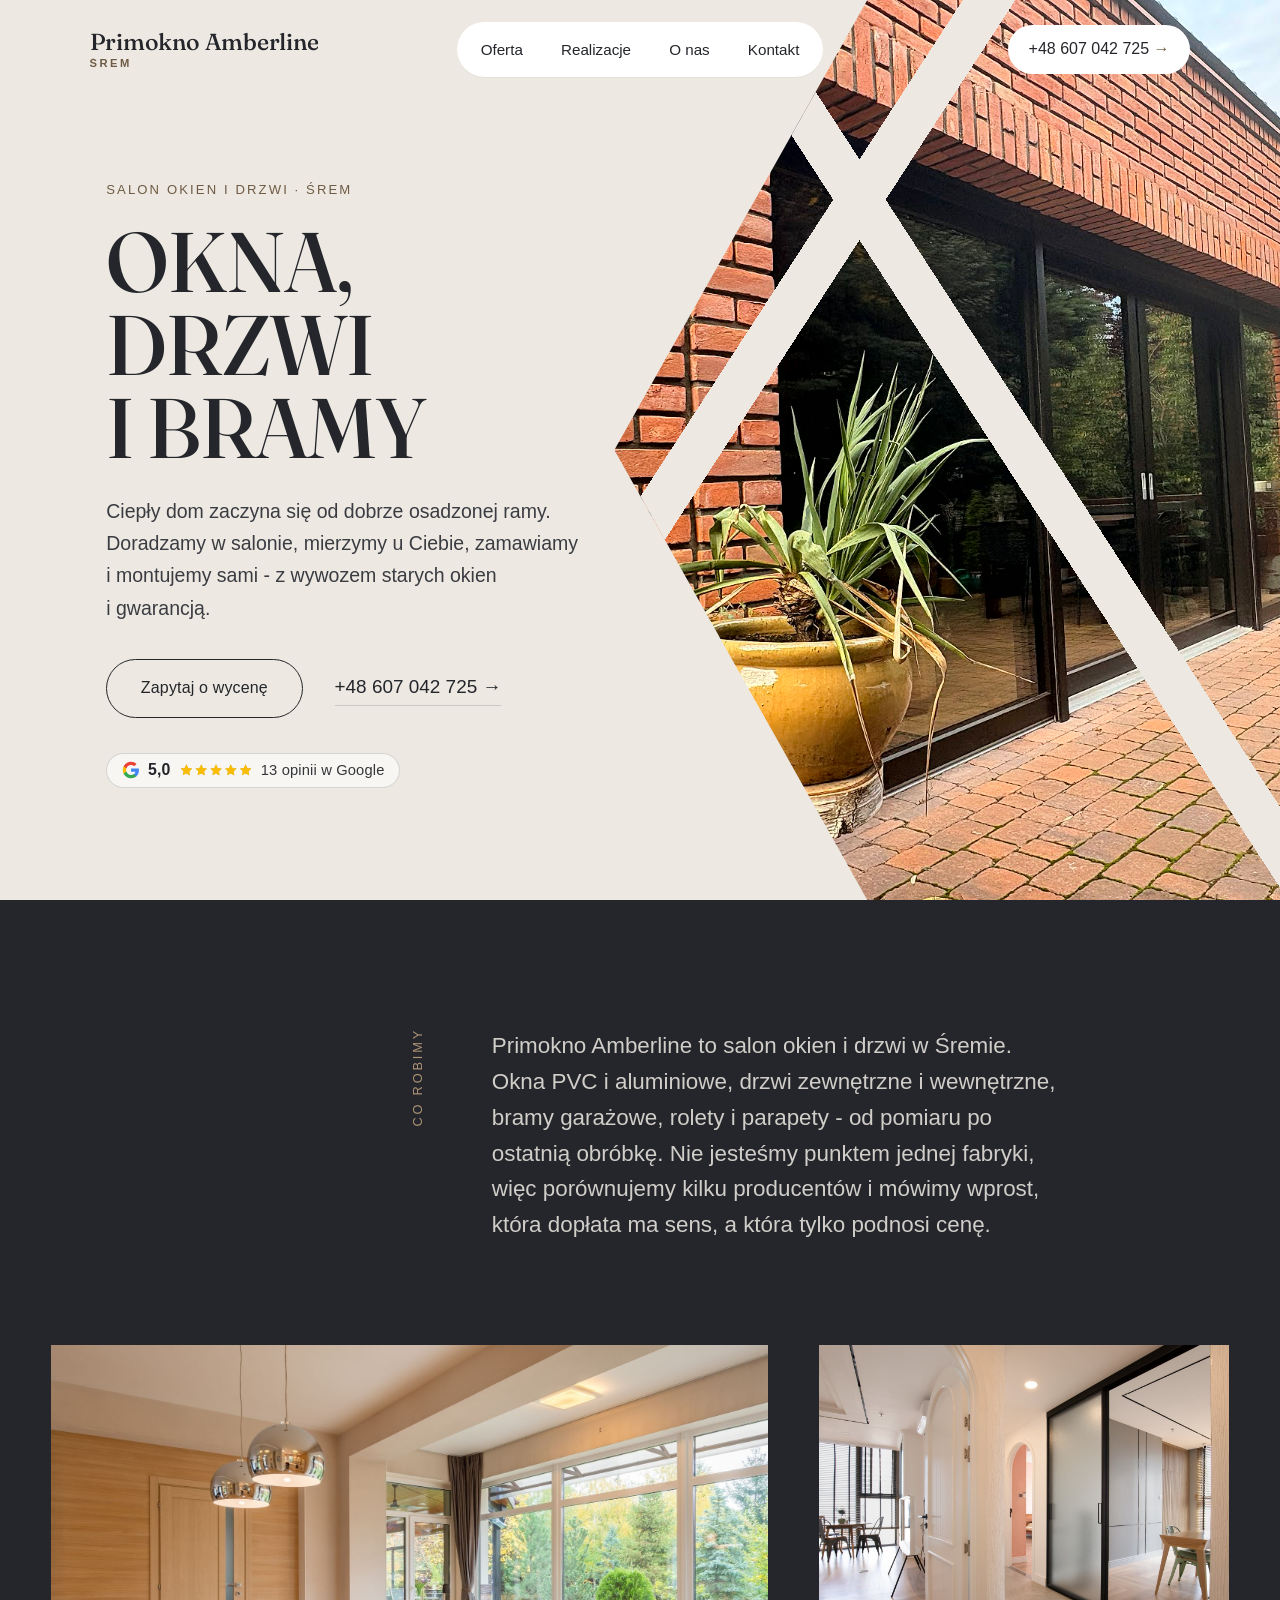
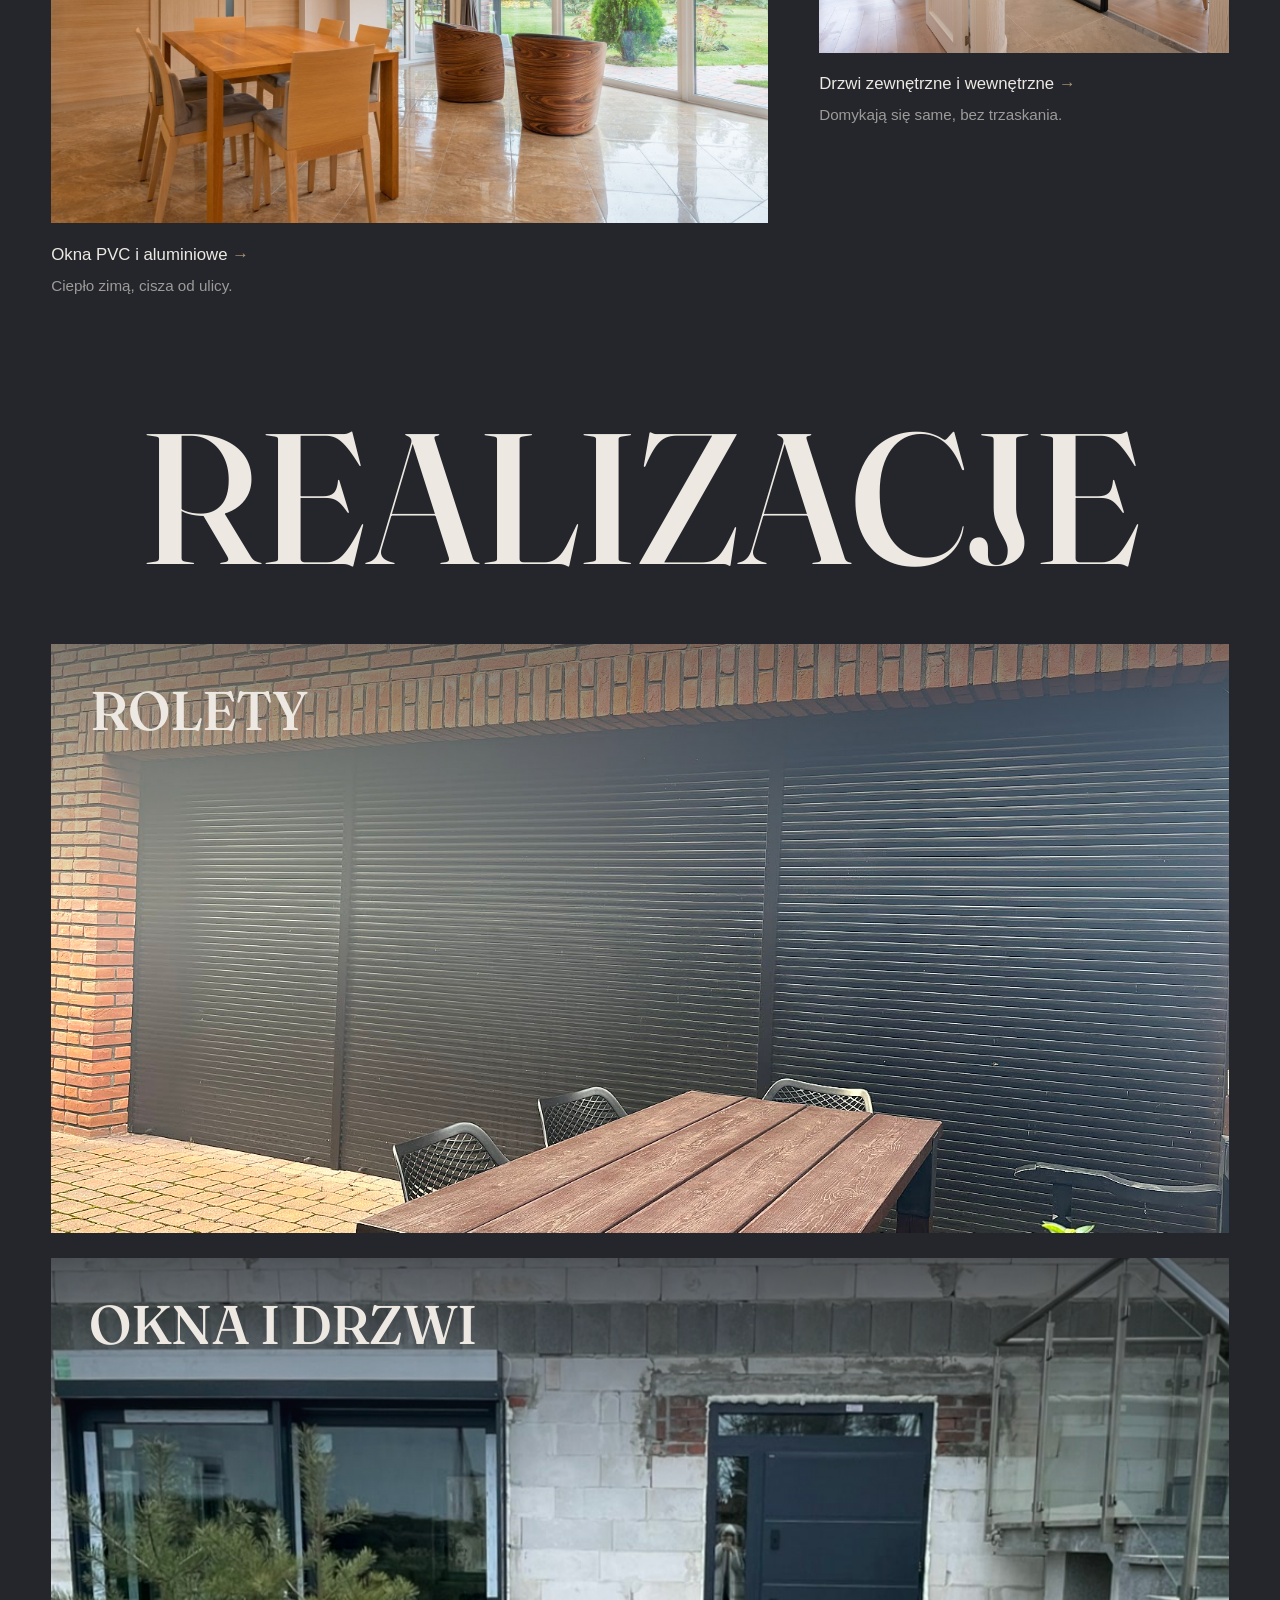
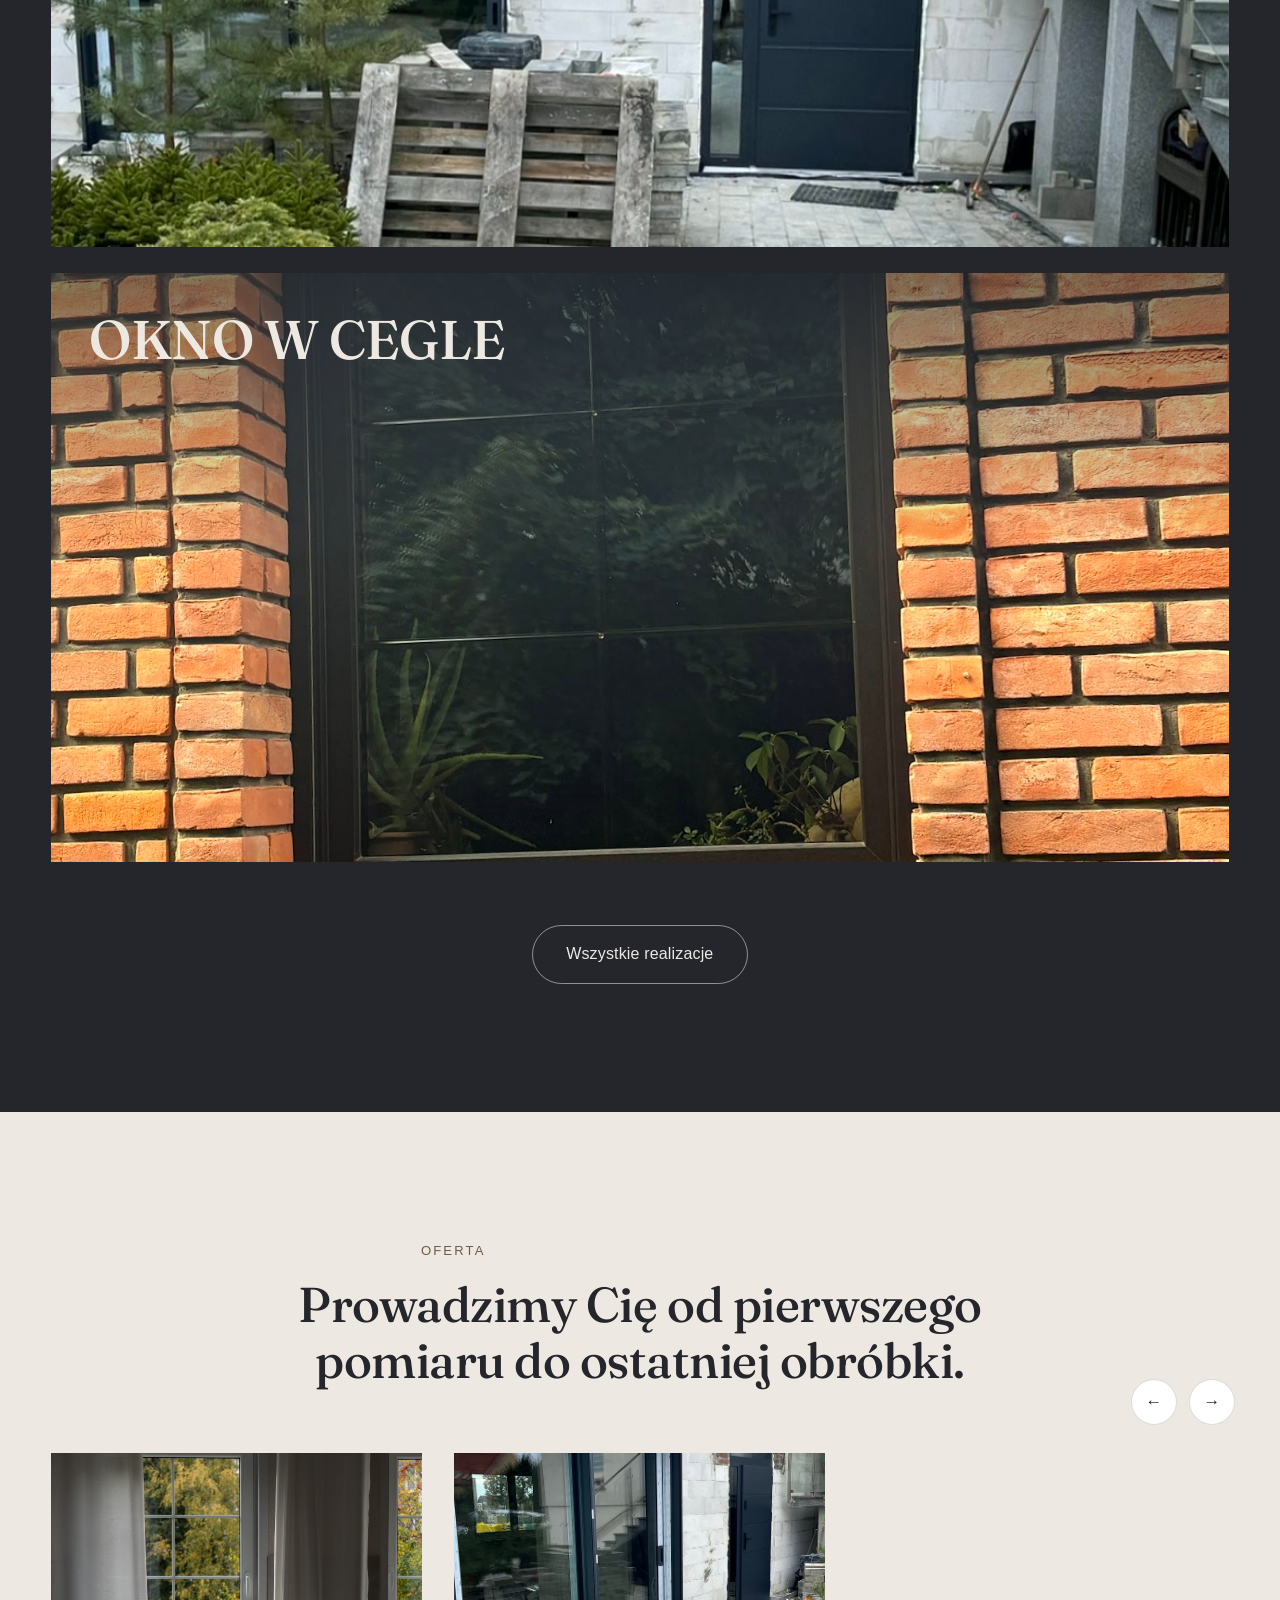
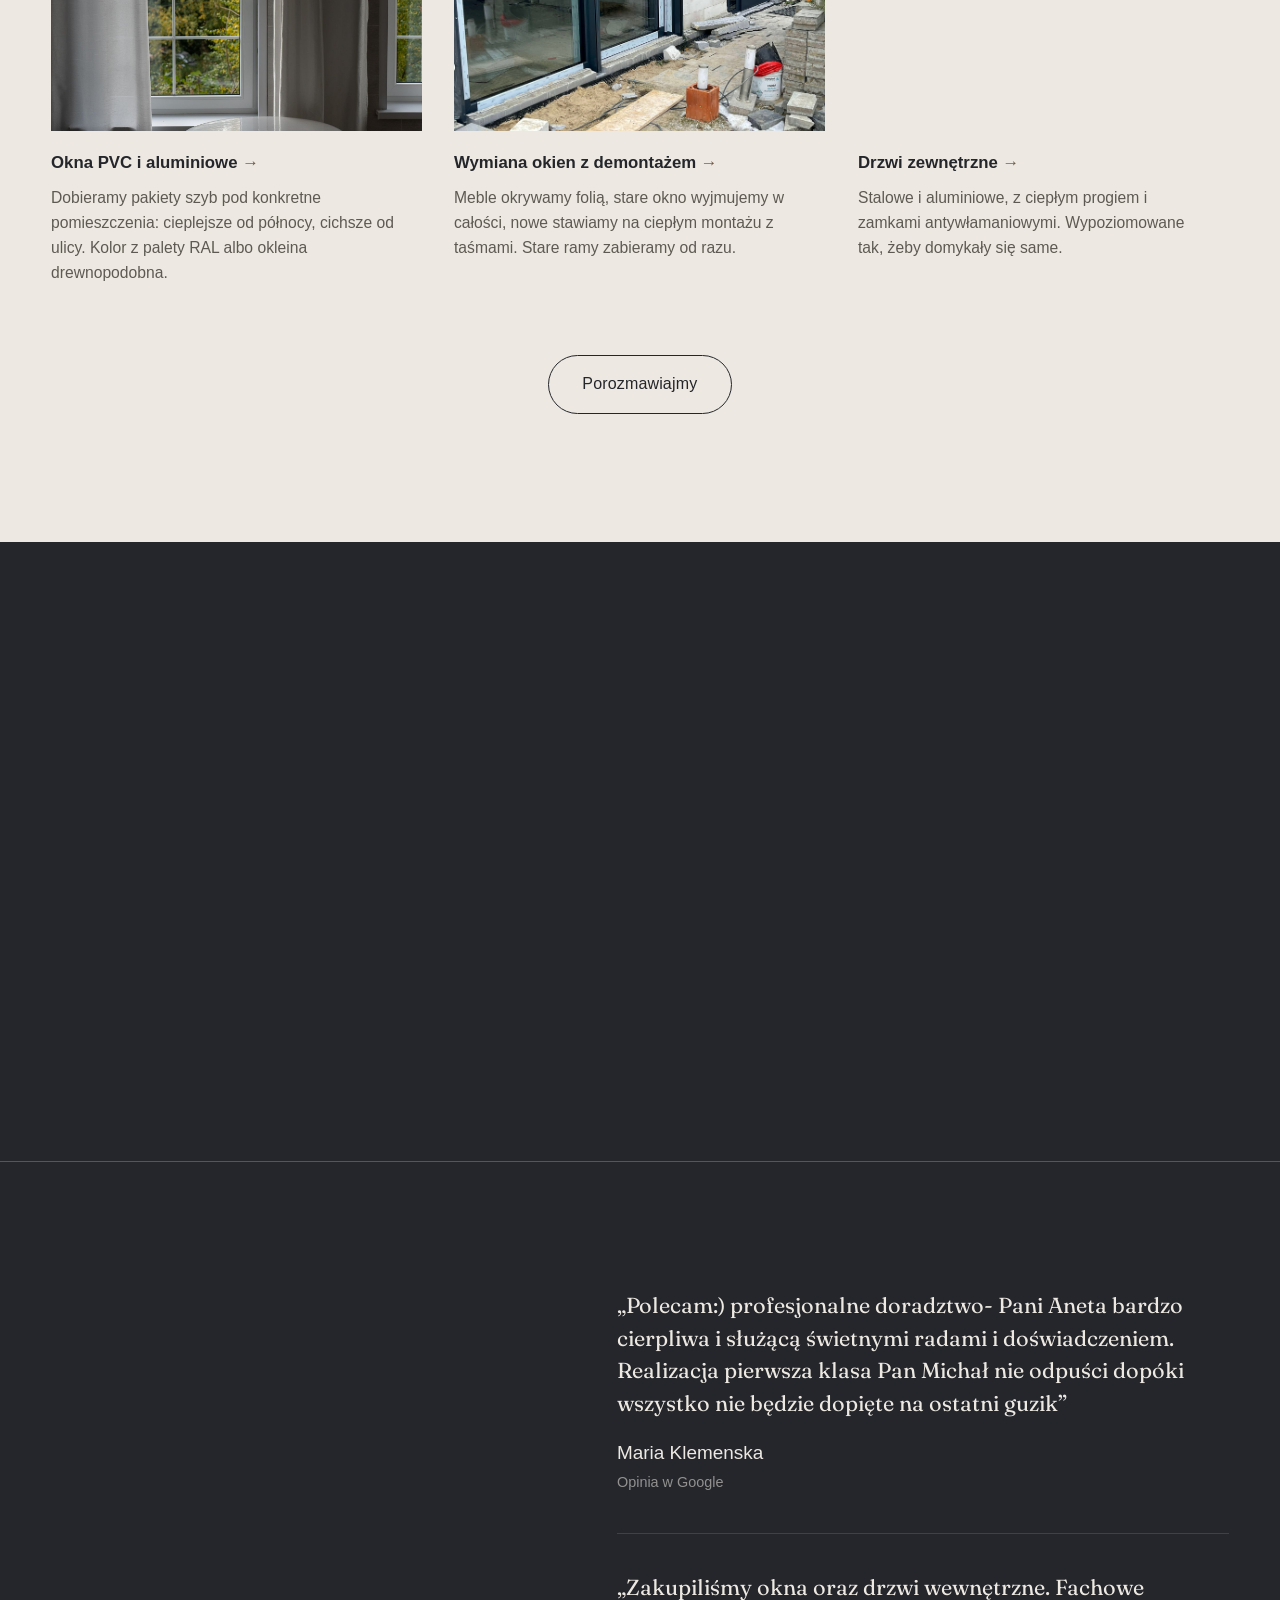
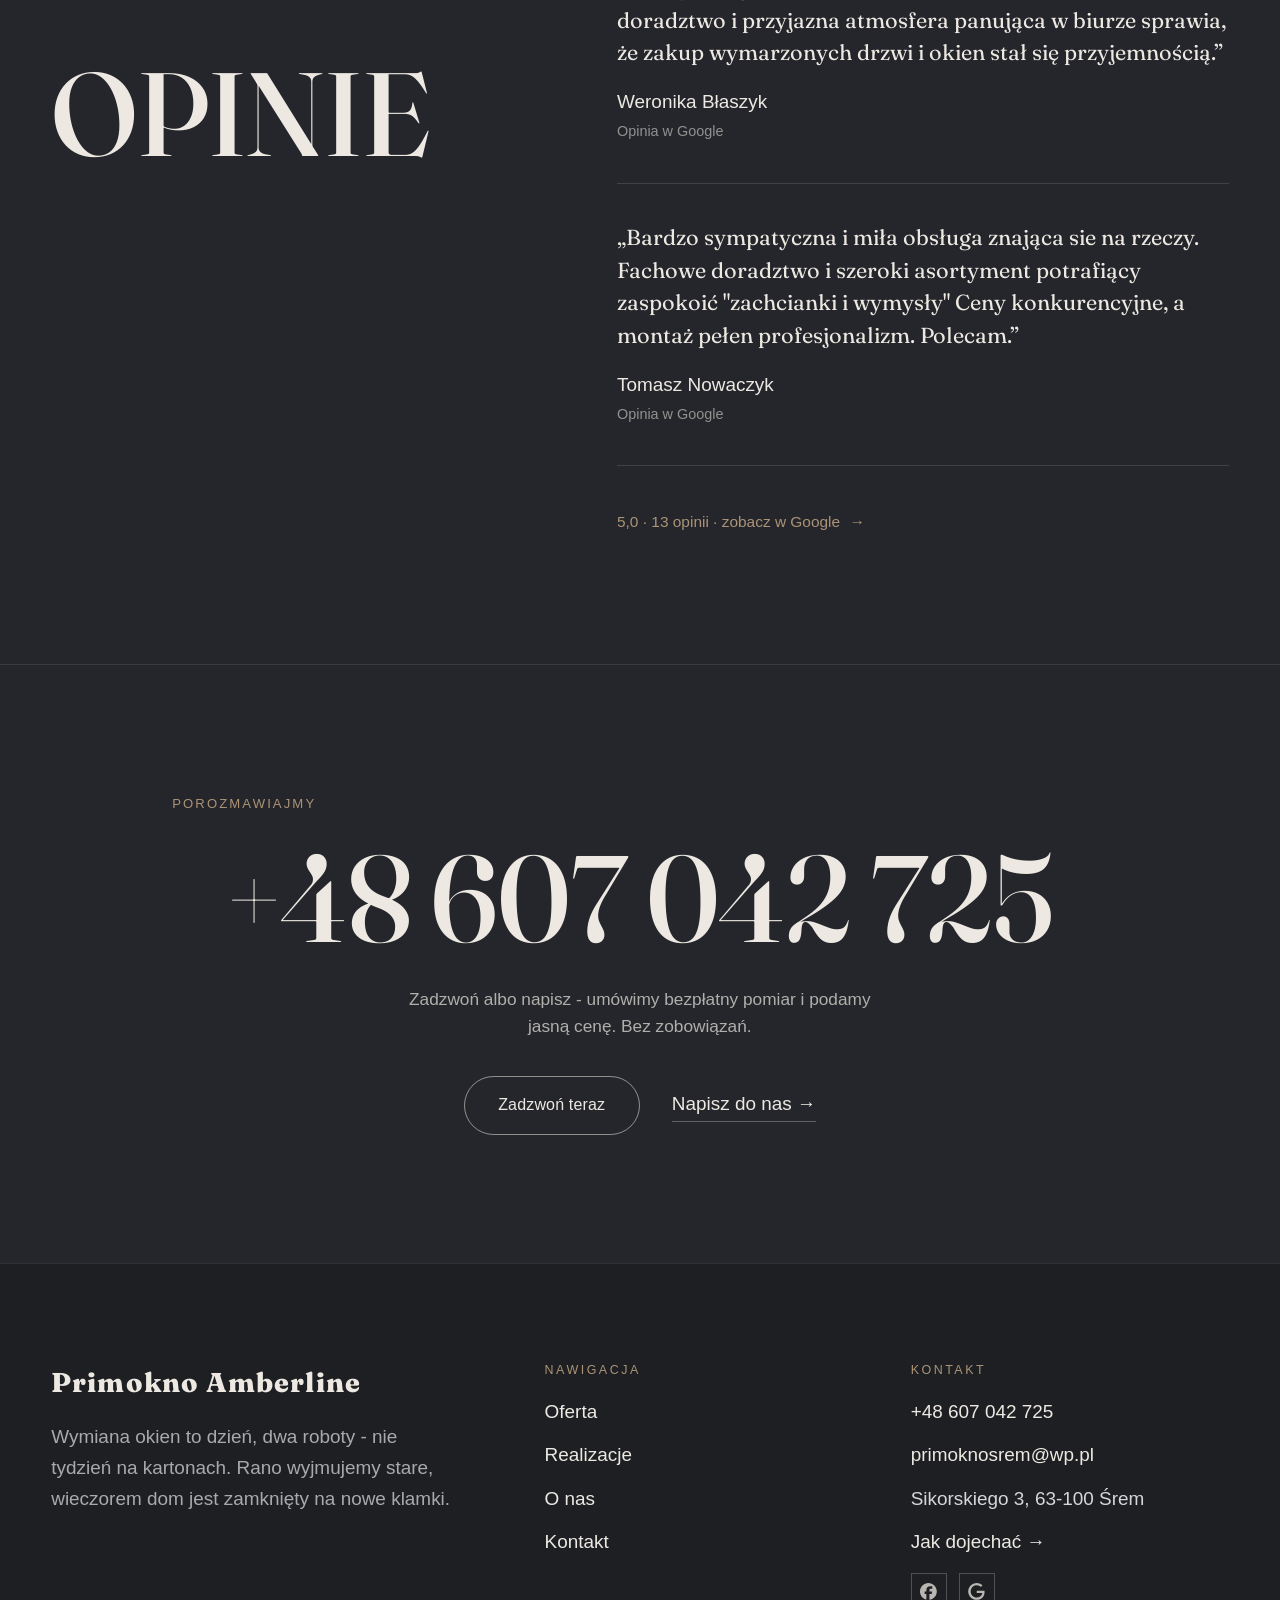
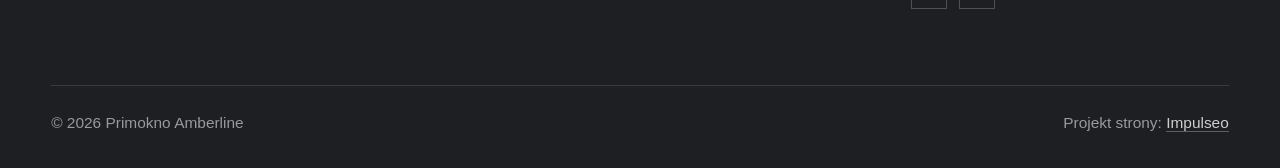
==== commit e83fa14d: "[claude-edit][cmt:78dc5759-089c-45c9-9331-b0bbebe99946] przebudowa w stylu wzorca klindworthroofing:" ====
--- a/index.html
+++ b/index.html
@@ -20,12 +20,14 @@
 <script type="application/ld+json">{"@context": "https://schema.org", "@type": "HomeAndConstructionBusiness", "name": "Primokno Amberline", "url": "https://kris20032.github.io/primokno-amberline/", "telephone": "+48607042725", "image": "https://kris20032.github.io/primokno-amberline/img/og.jpg", "areaServed": "Śrem", "sameAs": ["https://maps.google.com/?cid=6396037411283743260&g_mp=Cidnb29nbGUubWFwcy5wbGFjZXMudjEuUGxhY2VzLlNlYXJjaFRleHQQAhgEIAA", "https://www.facebook.com/p/Primokno-Amberline-100063574358501/?locale=pl_PL"]}</script>
 <link rel="preconnect" href="https://fonts.googleapis.com">
 <link rel="preconnect" href="https://fonts.gstatic.com" crossorigin>
-<link href="https://fonts.googleapis.com/css2?family=IBM+Plex+Sans+Condensed:wght@500;600;700&family=IBM+Plex+Sans:wght@400;500;600&display=swap" rel="stylesheet">
+<link href="https://fonts.googleapis.com/css2?family=Fraunces:opsz,wght@9..144,400;9..144,500;9..144,600&display=swap" rel="stylesheet">
+<link rel="preconnect" href="https://api.fontshare.com" crossorigin>
+<link href="https://api.fontshare.com/v2/css?f[]=satoshi@400,500,700&display=swap" rel="stylesheet">
 <link rel="stylesheet" href="assets/styles.css?v=f9ef40aa">
 </head>
-<body>
+<body class="kw-skin kw-home">
 
-<header class="nav">
+<header class="nav kw-nav">
   <div class="wrap nav-inner">
     <a class="brand" href="index.html"><span class="name">Primokno Amberline</span><span class="sub">Śrem</span></a>
     <nav class="nav-links">
@@ -35,165 +37,115 @@
       <a href="kontakt.html">Kontakt</a>
       <a href="kontakt.html" class="btn btn-accent">Zapytaj o wycenę</a>
     </nav>
+    <a class="kw-navphone" href="tel:+48607042725">+48 607 042 725 <span class="arr">→</span></a>
     <button class="nav-toggle" aria-label="Menu"><span></span><span></span><span></span></button>
   </div>
 </header>
 
 <main>
-<section class="hero-dom">
-  <img class="hd-bg" src="img/hero.jpg" fetchpriority="high" data-rotate="img/g1.jpg|img/g14.jpg" alt="Primokno Amberline" width="1600" height="1200">
+<section class="kw-hero">
+  <div class="kw-hero__copy reveal">
+    <span class="kw-sub">Salon okien i drzwi · Śrem</span>
+    <h1 class="kw-h1">Okna, drzwi i&nbsp;bramy</h1>
+    <p class="kw-lead">Ciepły dom zaczyna się od dobrze osadzonej ramy. Doradzamy w salonie, mierzymy u Ciebie, zamawiamy i montujemy sami - z wywozem starych okien i gwarancją.</p>
+    <div class="kw-actions">
+      <a href="kontakt.html" class="kw-btn">Zapytaj o wycenę</a>
+      <a href="tel:+48607042725" class="kw-link">+48 607 042 725 <span class="arr">→</span></a>
+    </div>
+    <p class="hd-rating"><span class="g-badge"><svg class="gb-ico" viewBox="0 0 24 24" width="18" height="18" aria-hidden="true"><path fill="#4285F4" d="M22.56 12.25c0-.78-.07-1.53-.2-2.25H12v4.26h5.92c-.26 1.37-1.04 2.53-2.21 3.31v2.77h3.57c2.08-1.92 3.28-4.74 3.28-8.09z"/><path fill="#34A853" d="M12 23c2.97 0 5.46-.98 7.28-2.66l-3.57-2.77c-.98.66-2.23 1.06-3.71 1.06-2.86 0-5.29-1.93-6.16-4.53H2.18v2.84C3.99 20.53 7.7 23 12 23z"/><path fill="#FBBC05" d="M5.84 14.09c-.22-.66-.35-1.36-.35-2.09s.13-1.43.35-2.09V7.07H2.18C1.43 8.55 1 10.22 1 12s.43 3.45 1.18 4.93l2.85-2.22.81-.62z"/><path fill="#EA4335" d="M12 5.38c1.62 0 3.06.56 4.21 1.64l3.15-3.15C17.45 2.09 14.97 1 12 1 7.7 1 3.99 3.47 2.18 7.07l3.66 2.84c.87-2.6 3.3-4.53 6.16-4.53z"/></svg><b class="gb-ocena">5,0</b><svg class="gb-stars" viewBox="0 0 90 18" width="74" height="14.8" aria-hidden="true"><g fill="currentColor" opacity=".26"><path transform="translate(0,0)" d="M9 1.6l2.2 4.46 4.92.72-3.56 3.47.84 4.9L9 12.74l-4.4 2.31.84-4.9L1.88 6.68l4.92-.72L9 1.6Z"/><path transform="translate(18,0)" d="M9 1.6l2.2 4.46 4.92.72-3.56 3.47.84 4.9L9 12.74l-4.4 2.31.84-4.9L1.88 6.68l4.92-.72L9 1.6Z"/><path transform="translate(36,0)" d="M9 1.6l2.2 4.46 4.92.72-3.56 3.47.84 4.9L9 12.74l-4.4 2.31.84-4.9L1.88 6.68l4.92-.72L9 1.6Z"/><path transform="translate(54,0)" d="M9 1.6l2.2 4.46 4.92.72-3.56 3.47.84 4.9L9 12.74l-4.4 2.31.84-4.9L1.88 6.68l4.92-.72L9 1.6Z"/><path transform="translate(72,0)" d="M9 1.6l2.2 4.46 4.92.72-3.56 3.47.84 4.9L9 12.74l-4.4 2.31.84-4.9L1.88 6.68l4.92-.72L9 1.6Z"/></g><clipPath id="gs1000"><rect x="0" y="0" width="90.0" height="18"/></clipPath><g fill="#FBBC04" clip-path="url(#gs1000)"><path transform="translate(0,0)" d="M9 1.6l2.2 4.46 4.92.72-3.56 3.47.84 4.9L9 12.74l-4.4 2.31.84-4.9L1.88 6.68l4.92-.72L9 1.6Z"/><path transform="translate(18,0)" d="M9 1.6l2.2 4.46 4.92.72-3.56 3.47.84 4.9L9 12.74l-4.4 2.31.84-4.9L1.88 6.68l4.92-.72L9 1.6Z"/><path transform="translate(36,0)" d="M9 1.6l2.2 4.46 4.92.72-3.56 3.47.84 4.9L9 12.74l-4.4 2.31.84-4.9L1.88 6.68l4.92-.72L9 1.6Z"/><path transform="translate(54,0)" d="M9 1.6l2.2 4.46 4.92.72-3.56 3.47.84 4.9L9 12.74l-4.4 2.31.84-4.9L1.88 6.68l4.92-.72L9 1.6Z"/><path transform="translate(72,0)" d="M9 1.6l2.2 4.46 4.92.72-3.56 3.47.84 4.9L9 12.74l-4.4 2.31.84-4.9L1.88 6.68l4.92-.72L9 1.6Z"/></g></svg><span class="gb-txt">13 opinii w Google</span></span></p>
+  </div>
+  <div class="kw-hero__art" aria-hidden="true">
+    <img src="img/hero.jpg" fetchpriority="high" alt="Ceglany dom z dużymi drzwiami tarasowymi w ciemnej ramie" width="1600" height="1200">
+    <span class="kw-x"></span>
+  </div>
+</section>
+
+<section class="kw-dark kw-about">
   <div class="wrap">
-    <div class="hd-panel reveal">
-      <span class="hd-tick" aria-hidden="true"></span>
-      <span class="hd-kicker">Okna, drzwi i bramy</span>
-      <h1 class="hd-claim">Okna i drzwi w Śremie. Z pomiarem i montażem.</h1>
-      <ul class="hd-tags"><li>Pomiar</li><li>Montaż</li><li>Gwarancja</li></ul>
-      <div class="hd-actions">
-        <a href="kontakt.html" class="btn btn-accent">Zapytaj o wycenę <span class="arr">→</span></a>
-        <a href="tel:+48607042725" class="btn btn-ghost">Zadzwoń +48 607 042 725</a>
-      </div>
-      <p class="hd-rating"><span class="g-badge"><svg class="gb-ico" viewBox="0 0 24 24" width="18" height="18" aria-hidden="true"><path fill="#4285F4" d="M22.56 12.25c0-.78-.07-1.53-.2-2.25H12v4.26h5.92c-.26 1.37-1.04 2.53-2.21 3.31v2.77h3.57c2.08-1.92 3.28-4.74 3.28-8.09z"/><path fill="#34A853" d="M12 23c2.97 0 5.46-.98 7.28-2.66l-3.57-2.77c-.98.66-2.23 1.06-3.71 1.06-2.86 0-5.29-1.93-6.16-4.53H2.18v2.84C3.99 20.53 7.7 23 12 23z"/><path fill="#FBBC05" d="M5.84 14.09c-.22-.66-.35-1.36-.35-2.09s.13-1.43.35-2.09V7.07H2.18C1.43 8.55 1 10.22 1 12s.43 3.45 1.18 4.93l2.85-2.22.81-.62z"/><path fill="#EA4335" d="M12 5.38c1.62 0 3.06.56 4.21 1.64l3.15-3.15C17.45 2.09 14.97 1 12 1 7.7 1 3.99 3.47 2.18 7.07l3.66 2.84c.87-2.6 3.3-4.53 6.16-4.53z"/></svg><b class="gb-ocena">5</b><svg class="gb-stars" viewBox="0 0 90 18" width="74" height="14.8" aria-hidden="true"><g fill="currentColor" opacity=".26"><path transform="translate(0,0)" d="M9 1.6l2.2 4.46 4.92.72-3.56 3.47.84 4.9L9 12.74l-4.4 2.31.84-4.9L1.88 6.68l4.92-.72L9 1.6Z"/><path transform="translate(18,0)" d="M9 1.6l2.2 4.46 4.92.72-3.56 3.47.84 4.9L9 12.74l-4.4 2.31.84-4.9L1.88 6.68l4.92-.72L9 1.6Z"/><path transform="translate(36,0)" d="M9 1.6l2.2 4.46 4.92.72-3.56 3.47.84 4.9L9 12.74l-4.4 2.31.84-4.9L1.88 6.68l4.92-.72L9 1.6Z"/><path transform="translate(54,0)" d="M9 1.6l2.2 4.46 4.92.72-3.56 3.47.84 4.9L9 12.74l-4.4 2.31.84-4.9L1.88 6.68l4.92-.72L9 1.6Z"/><path transform="translate(72,0)" d="M9 1.6l2.2 4.46 4.92.72-3.56 3.47.84 4.9L9 12.74l-4.4 2.31.84-4.9L1.88 6.68l4.92-.72L9 1.6Z"/></g><clipPath id="gs1000"><rect x="0" y="0" width="90.0" height="18"/></clipPath><g fill="#FBBC04" clip-path="url(#gs1000)"><path transform="translate(0,0)" d="M9 1.6l2.2 4.46 4.92.72-3.56 3.47.84 4.9L9 12.74l-4.4 2.31.84-4.9L1.88 6.68l4.92-.72L9 1.6Z"/><path transform="translate(18,0)" d="M9 1.6l2.2 4.46 4.92.72-3.56 3.47.84 4.9L9 12.74l-4.4 2.31.84-4.9L1.88 6.68l4.92-.72L9 1.6Z"/><path transform="translate(36,0)" d="M9 1.6l2.2 4.46 4.92.72-3.56 3.47.84 4.9L9 12.74l-4.4 2.31.84-4.9L1.88 6.68l4.92-.72L9 1.6Z"/><path transform="translate(54,0)" d="M9 1.6l2.2 4.46 4.92.72-3.56 3.47.84 4.9L9 12.74l-4.4 2.31.84-4.9L1.88 6.68l4.92-.72L9 1.6Z"/><path transform="translate(72,0)" d="M9 1.6l2.2 4.46 4.92.72-3.56 3.47.84 4.9L9 12.74l-4.4 2.31.84-4.9L1.88 6.68l4.92-.72L9 1.6Z"/></g></svg><span class="gb-txt">13 opinii w Google</span></span></p>
+    <div class="kw-about__row reveal">
+      <span class="kw-vlabel">Co robimy</span>
+      <p class="kw-about__txt">Primokno Amberline to salon okien i drzwi w Śremie. Okna PVC i aluminiowe, drzwi zewnętrzne i wewnętrzne, bramy garażowe, rolety i parapety - od pomiaru po ostatnią obróbkę. Nie jesteśmy punktem jednej fabryki, więc porównujemy kilku producentów i mówimy wprost, która dopłata ma sens, a która tylko podnosi cenę.</p>
+    </div>
+    <div class="kw-duo">
+      <a class="kw-duo__card kw-duo__card--big reveal" href="oferta.html">
+        <figure><img src="img/g6.jpg" alt="Jasna jadalnia z dużymi przeszkleniami" loading="lazy" width="1880" height="1281" decoding="async"></figure>
+        <span class="kw-duo__name">Okna PVC i aluminiowe <span class="arr">→</span></span>
+        <span class="kw-duo__note">Ciepło zimą, cisza od ulicy.</span>
+      </a>
+      <a class="kw-duo__card kw-duo__card--small reveal" href="oferta.html">
+        <figure><img src="img/g13.jpg" alt="Przesuwne drzwi szklane we wnętrzu" loading="lazy" width="1600" height="1066" decoding="async"></figure>
+        <span class="kw-duo__name">Drzwi zewnętrzne i wewnętrzne <span class="arr">→</span></span>
+        <span class="kw-duo__note">Domykają się same, bez trzaskania.</span>
+      </a>
     </div>
   </div>
 </section>
-<section class="opinie-mini" aria-label="Opinie klientów">
+
+<section class="kw-dark kw-work">
   <div class="wrap">
-    <div class="om-row">
-      <div class="om-item reveal"><blockquote>„Zakupiliśmy okna oraz drzwi wewnętrzne.”</blockquote><span class="om-autor">Weronika Błaszyk</span></div>
-      <div class="om-item reveal"><blockquote>„Polecam:) profesjonalne doradztwo- Pani Aneta bardzo cierpliwa i służącą świetnymi radami i doświadczeniem.”</blockquote><span class="om-autor">Maria Klemenska</span></div>
-      <div class="om-item reveal"><blockquote>„Bardzo sympatyczna i miła obsługa znająca sie na rzeczy.”</blockquote><span class="om-autor">Tomasz Nowaczyk</span></div>
+    <h2 class="kw-huge reveal">Realizacje</h2>
+    <div class="kw-projects">
+      <a class="kw-project reveal" href="realizacje.html"><img src="img/g1.jpg" alt="Roleta zewnętrzna w ceglanej elewacji" loading="lazy" width="1600" height="1200" decoding="async"><h3 class="kw-project__title">Rolety</h3></a>
+      <a class="kw-project reveal" href="realizacje.html"><img src="img/g3.jpg" alt="Nowe okna i drzwi w budynku" loading="lazy" width="1148" height="538" decoding="async"><h3 class="kw-project__title">Okna i drzwi</h3></a>
+      <a class="kw-project reveal" href="realizacje.html"><img src="img/g2.jpg" alt="Okno w ciemnej ramie w elewacji z cegły" loading="lazy" width="1484" height="2032" decoding="async"><h3 class="kw-project__title">Okno w cegle</h3></a>
+    </div>
+    <div class="kw-center reveal"><a href="realizacje.html" class="kw-btn kw-btn--light">Wszystkie realizacje</a></div>
+  </div>
+</section>
+
+<section class="kw-beige kw-services" id="produkty">
+  <div class="wrap">
+    <div class="kw-services__head reveal">
+      <p class="kw-sub">Oferta</p>
+      <h2 class="kw-h2">Prowadzimy Cię od pierwszego pomiaru do ostatniej obróbki.</h2>
+    </div>
+    <div class="kw-slider">
+      <button class="kw-slider__nav kw-prev" type="button" aria-label="Poprzednie">←</button>
+      <button class="kw-slider__nav kw-next" type="button" aria-label="Następne">→</button>
+      <div class="kw-track">
+        <a class="kw-svc reveal" href="oferta.html"><figure><img src="img/g12.jpg" alt="Okno ze szprosami i zasłonami" loading="lazy" width="1600" height="1066" decoding="async"></figure><span class="kw-svc__name">Okna PVC i aluminiowe <span class="arr">→</span></span><p>Dobieramy pakiety szyb pod konkretne pomieszczenia: cieplejsze od północy, cichsze od ulicy. Kolor z palety RAL albo okleina drewnopodobna.</p></a>
+        <a class="kw-svc reveal" href="oferta.html"><figure><img src="img/g5.jpg" alt="Nowe okno osadzone w murze w trakcie montażu" loading="lazy" width="1600" height="2133" decoding="async"></figure><span class="kw-svc__name">Wymiana okien z demontażem <span class="arr">→</span></span><p>Meble okrywamy folią, stare okno wyjmujemy w całości, nowe stawiamy na ciepłym montażu z taśmami. Stare ramy zabieramy od razu.</p></a>
+        <a class="kw-svc reveal" href="oferta.html"><figure><img src="img/g4.jpg" alt="Drzwi tarasowe po montażu" loading="lazy" width="747" height="992" decoding="async"></figure><span class="kw-svc__name">Drzwi zewnętrzne <span class="arr">→</span></span><p>Stalowe i aluminiowe, z ciepłym progiem i zamkami antywłamaniowymi. Wypoziomowane tak, żeby domykały się same.</p></a>
+        <a class="kw-svc reveal" href="oferta.html"><figure><img src="img/g8.jpg" alt="Jasne wnętrze z przeszklonymi drzwiami" loading="lazy" width="1600" height="1068" decoding="async"></figure><span class="kw-svc__name">Drzwi wewnętrzne <span class="arr">→</span></span><p>Przylgowe, bezprzylgowe i przesuwne, z ościeżnicą regulowaną, która kryje nierówności ściany po remoncie.</p></a>
+        <a class="kw-svc reveal" href="oferta.html"><figure><img src="img/g14.jpg" alt="Nowoczesny dom z cegły" loading="lazy" width="1600" height="1068" decoding="async"></figure><span class="kw-svc__name">Bramy garażowe <span class="arr">→</span></span><p>Segmentowe z ociepleniem, często bez kucia nadproża. Sprężyny pod ciężar konkretnej bramy, piloty i pokaz awaryjnego otwierania.</p></a>
+        <a class="kw-svc reveal" href="oferta.html"><figure><img src="img/g9.jpg" alt="Rolety i okiennice zewnętrzne" loading="lazy" width="1600" height="1066" decoding="async"></figure><span class="kw-svc__name">Rolety, moskitiery i parapety <span class="arr">→</span></span><p>Rolety podtynkowe i nadstawne, moskitiery, parapety z konglomeratu, PVC i stali. Jeden pomiar, jedna ekipa.</p></a>
+      </div>
+    </div>
+    <div class="kw-center reveal"><a href="kontakt.html" class="kw-btn">Porozmawiajmy</a></div>
+  </div>
+</section>
+
+<section class="stopklatka" aria-hidden="true">
+  <div class="stk-bg" style="background-image:url(img/g10.jpg)"></div>
+</section>
+
+<section class="kw-dark kw-kudos">
+  <div class="wrap">
+    <div class="kw-kudos__grid">
+      <h2 class="kw-huge kw-huge--side reveal">Opinie</h2>
+      <div class="kw-quotes">
+        <figure class="kw-quote reveal"><blockquote>„Polecam:) profesjonalne doradztwo- Pani Aneta bardzo cierpliwa i służącą świetnymi radami i doświadczeniem. Realizacja pierwsza klasa Pan Michał nie odpuści dopóki wszystko nie będzie dopięte na ostatni guzik”</blockquote><figcaption>Maria Klemenska <span>Opinia w Google</span></figcaption></figure>
+        <figure class="kw-quote reveal"><blockquote>„Zakupiliśmy okna oraz drzwi wewnętrzne. Fachowe doradztwo i przyjazna atmosfera panująca w biurze sprawia, że zakup wymarzonych drzwi i okien stał się przyjemnością.”</blockquote><figcaption>Weronika Błaszyk <span>Opinia w Google</span></figcaption></figure>
+        <figure class="kw-quote reveal"><blockquote>„Bardzo sympatyczna i miła obsługa znająca sie na rzeczy. Fachowe doradztwo i szeroki asortyment potrafiący zaspokoić "zachcianki i wymysły" Ceny konkurencyjne, a montaż pełen profesjonalizm. Polecam.”</blockquote><figcaption>Tomasz Nowaczyk <span>Opinia w Google</span></figcaption></figure>
+        <p class="reveal"><a class="op-google" href="https://maps.google.com/?cid=6396037411283743260&amp;g_mp=Cidnb29nbGUubWFwcy5wbGFjZXMudjEuUGxhY2VzLlNlYXJjaFRleHQQAhgEIAA" target="_blank" rel="noopener"><span>5,0 · 13 opinii · zobacz w Google</span><span class="arr">→</span></a></p>
+      </div>
     </div>
   </div>
 </section>
-<section class="dom-products" id="produkty">
-  <div class="wrap">
-    <div class="head reveal">
-      <span class="eyebrow">Oferta</span>
-      <h2>Zakres robót</h2>
-    </div>
-    <div class="dom-grid">
-      <article class="dom-card reveal">
-        <figure class="dom-card__img"><img src="img/g6.jpg" alt="Okna PVC i aluminiowe" loading="lazy" width="1600" height="1066" decoding="async"></figure>
-        <div class="dom-card__body">
-          <h3 class="dom-card__name">Okna PVC i aluminiowe</h3>
-          <p class="dom-card__tag">Przewiewa przy ramie, a rachunki za ogrzewanie rosną? Dobieramy okna PVC albo aluminiowe pod konkretne pomieszczenia: cieplejsze pakiety od północy, cichsze szyby od ulicy. Kolor z palety RAL albo okleina drewnopodobna, żeby stolarka grała z elewacją. Parametry tłumaczymy po ludzku - co realnie zmieniają w domu, a co jest dopłatą bez sensu.</p>
-          <a class="dom-card__link" href="kontakt.html">Zapytaj o wycenę <span class="arr">→</span></a>
-        </div>
-      </article>
-      <article class="dom-card reveal">
-        <figure class="dom-card__img"><img src="img/g7.jpg" alt="Wymiana okien z demontażem" loading="lazy" width="1600" height="1068" decoding="async"></figure>
-        <div class="dom-card__body">
-          <h3 class="dom-card__name">Wymiana okien z demontażem</h3>
-          <p class="dom-card__tag">Boisz się gruzu i kurzu przy wymianie? Meble i podłogi okrywamy folią, zanim ruszymy pierwszą ramę. Stare okno wyjmujemy w całości, ubytki tynku przy ościeżach poprawiamy na bieżąco, a nowe stawiamy na ciepłym montażu z taśmami rozprężnymi - żeby wokół ramy nie uciekało ciepło. Stare ramy zabieramy od razu.</p>
-          <a class="dom-card__link" href="kontakt.html">Zapytaj o wycenę <span class="arr">→</span></a>
-        </div>
-      </article>
-      <article class="dom-card reveal">
-        <figure class="dom-card__img"><img src="img/g8.jpg" alt="Drzwi zewnętrzne" loading="lazy" width="1600" height="1068" decoding="async"></figure>
-        <div class="dom-card__body">
-          <h3 class="dom-card__name">Drzwi zewnętrzne</h3>
-          <p class="dom-card__tag">Drzwi wejściowe mają dwa zadania: trzymać ciepło i wytrzymać próbę wyważenia. Montujemy drzwi stalowe i aluminiowe z ciepłym progiem i zamkami klasy antywłamaniowej, wypoziomowane tak, żeby domykały się same, bez trzaskania. Kolor dobieramy do okien i elewacji - wejście ma wyglądać jak zaprojektowane, a nie dokupione.</p>
-          <a class="dom-card__link" href="kontakt.html">Zapytaj o wycenę <span class="arr">→</span></a>
-        </div>
-      </article>
-      <article class="dom-card reveal">
-        <figure class="dom-card__img"><img src="img/g9.jpg" alt="Drzwi wewnętrzne" loading="lazy" width="1600" height="1066" decoding="async"></figure>
-        <div class="dom-card__body">
-          <h3 class="dom-card__name">Drzwi wewnętrzne</h3>
-          <p class="dom-card__tag">Drzwi pokojowe otwierasz częściej niż wszystkie inne w domu, więc krzywy montaż przypomina o sobie codziennie. Montujemy skrzydła przylgowe, bezprzylgowe i przesuwne z ościeżnicami regulowanymi, które kryją nierówności ściany po remoncie. Zawiasy ustawiamy tak, żeby nic nie skrzypiało ani nie łapało o podłogę. Otwór po starej ościeżnicy wykańczamy do gotowej ściany.</p>
-          <a class="dom-card__link" href="kontakt.html">Zapytaj o wycenę <span class="arr">→</span></a>
-        </div>
-      </article>
-      <article class="dom-card reveal">
-        <figure class="dom-card__img"><img src="img/g10.jpg" alt="Bramy garażowe" loading="lazy" width="1600" height="1066" decoding="async"></figure>
-        <div class="dom-card__body">
-          <h3 class="dom-card__name">Bramy garażowe</h3>
-          <p class="dom-card__tag">Stara brama uchylna hałasuje i wypuszcza ciepło z garażu pod domem? Wymieniamy ją na segmentową z ociepleniem - często bez kucia nadproża, jeśli wymiary pozwalają. Sprężyny dobieramy pod ciężar konkretnej bramy, nie z jednej półki. Na koniec dostajesz piloty i pokaz awaryjnego otwierania przy braku prądu.</p>
-          <a class="dom-card__link" href="kontakt.html">Zapytaj o wycenę <span class="arr">→</span></a>
-        </div>
-      </article>
-      <article class="dom-card reveal">
-        <figure class="dom-card__img"><img src="img/g11.jpg" alt="Rolety, moskitiery i parapety" loading="lazy" width="1600" height="1066" decoding="async"></figure>
-        <div class="dom-card__body">
-          <h3 class="dom-card__name">Rolety, moskitiery i parapety</h3>
-          <p class="dom-card__tag">Rolety zewnętrzne zimą dokładają izolację, a latem trzymają upał za oknem. Montujemy rolety podtynkowe i nadstawne, moskitiery ramkowe i drzwiowe oraz parapety z konglomeratu, PVC i stali. Najlepiej zamówić je razem z oknami - jeden pomiar, jedna ekipa i wszystko do siebie pasuje.</p>
-          <a class="dom-card__link" href="kontakt.html">Zapytaj o wycenę <span class="arr">→</span></a>
-        </div>
-      </article>
-    </div>
-    <div style="margin-top:var(--space-7)" class="reveal"><a href="oferta.html" class="btn btn-ghost">Pełna oferta <span class="arr">→</span></a></div>
-  </div>
-</section>
-<section class="proces proces-os dom">
-  <div class="wrap proc-grid">
-    <div class="proc-side">
-      <div class="head reveal">
-        <span class="eyebrow">Jak to działa</span>
-        <h2>Od pomiaru po montaż - prowadzimy za rękę</h2>
-        <p>Każdy etap ma swój termin - wiesz, co i kiedy się dzieje.</p>
-      </div>
-      <div class="proc-count" aria-hidden="true"><span class="pc-cur">01</span><span class="pc-all">/ 05</span></div>
-      <div class="proc-bar" aria-hidden="true"><i></i></div>
-      <p class="proc-now" aria-hidden="true">Bezpłatny pomiar</p>
-    </div>
-    <ol class="proces-line">
-      <li class="reveal"><span class="pno">01</span><h3>Bezpłatny pomiar</h3><p>Przyjeżdżamy, mierzymy i doradzamy dobór - bez opłat.</p></li>
-      <li class="reveal"><span class="pno">02</span><h3>Wycena i dobór</h3><p>Jasna oferta i dobór rozwiązania pod Twój dom i budżet.</p></li>
-      <li class="reveal"><span class="pno">03</span><h3>Zamówienie i produkcja</h3><p>Składamy zamówienie i pilnujemy terminu dostawy.</p></li>
-      <li class="reveal"><span class="pno">04</span><h3>Staranny montaż</h3><p>Montujemy równo i dokładnie, z czystym wykończeniem krawędzi.</p></li>
-      <li class="reveal"><span class="pno">05</span><h3>Odbiór i gwarancja</h3><p>Sprawdzamy działanie, instruujemy i dajemy gwarancję.</p></li>
-    </ol>
-  </div>
-</section>
-<section class="stopklatka" aria-hidden="true">
-  <div class="stk-bg" style="background-image:url(img/g12.jpg)"></div>
-</section>
-<section class="opinie">
-  <div class="wrap">
-    <div class="head center reveal">
-      <span class="eyebrow">Opinie</span>
-      <h2>Co mówią klienci</h2>
-    </div>
-    <p class="op-meta reveal"><span class="g-badge"><svg class="gb-ico" viewBox="0 0 24 24" width="18" height="18" aria-hidden="true"><path fill="#4285F4" d="M22.56 12.25c0-.78-.07-1.53-.2-2.25H12v4.26h5.92c-.26 1.37-1.04 2.53-2.21 3.31v2.77h3.57c2.08-1.92 3.28-4.74 3.28-8.09z"/><path fill="#34A853" d="M12 23c2.97 0 5.46-.98 7.28-2.66l-3.57-2.77c-.98.66-2.23 1.06-3.71 1.06-2.86 0-5.29-1.93-6.16-4.53H2.18v2.84C3.99 20.53 7.7 23 12 23z"/><path fill="#FBBC05" d="M5.84 14.09c-.22-.66-.35-1.36-.35-2.09s.13-1.43.35-2.09V7.07H2.18C1.43 8.55 1 10.22 1 12s.43 3.45 1.18 4.93l2.85-2.22.81-.62z"/><path fill="#EA4335" d="M12 5.38c1.62 0 3.06.56 4.21 1.64l3.15-3.15C17.45 2.09 14.97 1 12 1 7.7 1 3.99 3.47 2.18 7.07l3.66 2.84c.87-2.6 3.3-4.53 6.16-4.53z"/></svg><b class="gb-ocena">5</b><svg class="gb-stars" viewBox="0 0 90 18" width="74" height="14.8" aria-hidden="true"><g fill="currentColor" opacity=".26"><path transform="translate(0,0)" d="M9 1.6l2.2 4.46 4.92.72-3.56 3.47.84 4.9L9 12.74l-4.4 2.31.84-4.9L1.88 6.68l4.92-.72L9 1.6Z"/><path transform="translate(18,0)" d="M9 1.6l2.2 4.46 4.92.72-3.56 3.47.84 4.9L9 12.74l-4.4 2.31.84-4.9L1.88 6.68l4.92-.72L9 1.6Z"/><path transform="translate(36,0)" d="M9 1.6l2.2 4.46 4.92.72-3.56 3.47.84 4.9L9 12.74l-4.4 2.31.84-4.9L1.88 6.68l4.92-.72L9 1.6Z"/><path transform="translate(54,0)" d="M9 1.6l2.2 4.46 4.92.72-3.56 3.47.84 4.9L9 12.74l-4.4 2.31.84-4.9L1.88 6.68l4.92-.72L9 1.6Z"/><path transform="translate(72,0)" d="M9 1.6l2.2 4.46 4.92.72-3.56 3.47.84 4.9L9 12.74l-4.4 2.31.84-4.9L1.88 6.68l4.92-.72L9 1.6Z"/></g><clipPath id="gs1000"><rect x="0" y="0" width="90.0" height="18"/></clipPath><g fill="#FBBC04" clip-path="url(#gs1000)"><path transform="translate(0,0)" d="M9 1.6l2.2 4.46 4.92.72-3.56 3.47.84 4.9L9 12.74l-4.4 2.31.84-4.9L1.88 6.68l4.92-.72L9 1.6Z"/><path transform="translate(18,0)" d="M9 1.6l2.2 4.46 4.92.72-3.56 3.47.84 4.9L9 12.74l-4.4 2.31.84-4.9L1.88 6.68l4.92-.72L9 1.6Z"/><path transform="translate(36,0)" d="M9 1.6l2.2 4.46 4.92.72-3.56 3.47.84 4.9L9 12.74l-4.4 2.31.84-4.9L1.88 6.68l4.92-.72L9 1.6Z"/><path transform="translate(54,0)" d="M9 1.6l2.2 4.46 4.92.72-3.56 3.47.84 4.9L9 12.74l-4.4 2.31.84-4.9L1.88 6.68l4.92-.72L9 1.6Z"/><path transform="translate(72,0)" d="M9 1.6l2.2 4.46 4.92.72-3.56 3.47.84 4.9L9 12.74l-4.4 2.31.84-4.9L1.88 6.68l4.92-.72L9 1.6Z"/></g></svg><span class="gb-txt">13 opinii w Google</span></span></p>
-    <p class="op-meta reveal"><a class="op-google" href="https://maps.google.com/?cid=6396037411283743260&amp;g_mp=Cidnb29nbGUubWFwcy5wbGFjZXMudjEuUGxhY2VzLlNlYXJjaFRleHQQAhgEIAA" target="_blank" rel="noopener"><svg class="op-g-ico" viewBox="0 0 24 24" width="17" height="17" aria-hidden="true"><path fill="#4285F4" d="M22.56 12.25c0-.78-.07-1.53-.2-2.25H12v4.26h5.92c-.26 1.37-1.04 2.53-2.21 3.31v2.77h3.57c2.08-1.92 3.28-4.74 3.28-8.09z"/><path fill="#34A853" d="M12 23c2.97 0 5.46-.98 7.28-2.66l-3.57-2.77c-.98.66-2.23 1.06-3.71 1.06-2.86 0-5.29-1.93-6.16-4.53H2.18v2.84C3.99 20.53 7.7 23 12 23z"/><path fill="#FBBC05" d="M5.84 14.09c-.22-.66-.35-1.36-.35-2.09s.13-1.43.35-2.09V7.07H2.18C1.43 8.55 1 10.22 1 12s.43 3.45 1.18 4.93l2.85-2.22.81-.62z"/><path fill="#EA4335" d="M12 5.38c1.62 0 3.06.56 4.21 1.64l3.15-3.15C17.45 2.09 14.97 1 12 1 7.7 1 3.99 3.47 2.18 7.07l3.66 2.84c.87-2.6 3.3-4.53 6.16-4.53z"/></svg><span>Zobacz opinie w Google</span><span class="arr">→</span></a></p>
-    <div class="opinie-grid">
-      <figure class="op-card reveal"><span class="op-star"><svg class="ico-star" width="14" height="14" viewBox="0 0 24 24" style="vertical-align:-2px" aria-hidden="true"><path d="M12 2.8l2.85 5.8 6.4.93-4.63 4.5 1.1 6.37L12 17.4l-5.72 3 1.1-6.37-4.63-4.5 6.4-.93L12 2.8Z" fill="currentColor"/></svg><svg class="ico-star" width="14" height="14" viewBox="0 0 24 24" style="vertical-align:-2px" aria-hidden="true"><path d="M12 2.8l2.85 5.8 6.4.93-4.63 4.5 1.1 6.37L12 17.4l-5.72 3 1.1-6.37-4.63-4.5 6.4-.93L12 2.8Z" fill="currentColor"/></svg><svg class="ico-star" width="14" height="14" viewBox="0 0 24 24" style="vertical-align:-2px" aria-hidden="true"><path d="M12 2.8l2.85 5.8 6.4.93-4.63 4.5 1.1 6.37L12 17.4l-5.72 3 1.1-6.37-4.63-4.5 6.4-.93L12 2.8Z" fill="currentColor"/></svg><svg class="ico-star" width="14" height="14" viewBox="0 0 24 24" style="vertical-align:-2px" aria-hidden="true"><path d="M12 2.8l2.85 5.8 6.4.93-4.63 4.5 1.1 6.37L12 17.4l-5.72 3 1.1-6.37-4.63-4.5 6.4-.93L12 2.8Z" fill="currentColor"/></svg><svg class="ico-star" width="14" height="14" viewBox="0 0 24 24" style="vertical-align:-2px" aria-hidden="true"><path d="M12 2.8l2.85 5.8 6.4.93-4.63 4.5 1.1 6.37L12 17.4l-5.72 3 1.1-6.37-4.63-4.5 6.4-.93L12 2.8Z" fill="currentColor"/></svg></span><blockquote>Zakupiliśmy okna oraz drzwi wewnętrzne. Fachowe doradztwo i przyjazna atmosfera panująca w biurze sprawia, że zakup wymarzonych drzwi i okien stał się przyjemnością.</blockquote><span class="op-autor">Weronika Błaszyk</span></figure>
-      <figure class="op-card reveal"><span class="op-star"><svg class="ico-star" width="14" height="14" viewBox="0 0 24 24" style="vertical-align:-2px" aria-hidden="true"><path d="M12 2.8l2.85 5.8 6.4.93-4.63 4.5 1.1 6.37L12 17.4l-5.72 3 1.1-6.37-4.63-4.5 6.4-.93L12 2.8Z" fill="currentColor"/></svg><svg class="ico-star" width="14" height="14" viewBox="0 0 24 24" style="vertical-align:-2px" aria-hidden="true"><path d="M12 2.8l2.85 5.8 6.4.93-4.63 4.5 1.1 6.37L12 17.4l-5.72 3 1.1-6.37-4.63-4.5 6.4-.93L12 2.8Z" fill="currentColor"/></svg><svg class="ico-star" width="14" height="14" viewBox="0 0 24 24" style="vertical-align:-2px" aria-hidden="true"><path d="M12 2.8l2.85 5.8 6.4.93-4.63 4.5 1.1 6.37L12 17.4l-5.72 3 1.1-6.37-4.63-4.5 6.4-.93L12 2.8Z" fill="currentColor"/></svg><svg class="ico-star" width="14" height="14" viewBox="0 0 24 24" style="vertical-align:-2px" aria-hidden="true"><path d="M12 2.8l2.85 5.8 6.4.93-4.63 4.5 1.1 6.37L12 17.4l-5.72 3 1.1-6.37-4.63-4.5 6.4-.93L12 2.8Z" fill="currentColor"/></svg><svg class="ico-star" width="14" height="14" viewBox="0 0 24 24" style="vertical-align:-2px" aria-hidden="true"><path d="M12 2.8l2.85 5.8 6.4.93-4.63 4.5 1.1 6.37L12 17.4l-5.72 3 1.1-6.37-4.63-4.5 6.4-.93L12 2.8Z" fill="currentColor"/></svg></span><blockquote>Polecam:) profesjonalne doradztwo- Pani Aneta bardzo cierpliwa i służącą świetnymi radami i doświadczeniem. Realizacja pierwsza klasa Pan Michał nie odpuści dopóki wszystko nie będzie dopięte na ostatni guzik</blockquote><span class="op-autor">Maria Klemenska</span></figure>
-      <figure class="op-card reveal"><span class="op-star"><svg class="ico-star" width="14" height="14" viewBox="0 0 24 24" style="vertical-align:-2px" aria-hidden="true"><path d="M12 2.8l2.85 5.8 6.4.93-4.63 4.5 1.1 6.37L12 17.4l-5.72 3 1.1-6.37-4.63-4.5 6.4-.93L12 2.8Z" fill="currentColor"/></svg><svg class="ico-star" width="14" height="14" viewBox="0 0 24 24" style="vertical-align:-2px" aria-hidden="true"><path d="M12 2.8l2.85 5.8 6.4.93-4.63 4.5 1.1 6.37L12 17.4l-5.72 3 1.1-6.37-4.63-4.5 6.4-.93L12 2.8Z" fill="currentColor"/></svg><svg class="ico-star" width="14" height="14" viewBox="0 0 24 24" style="vertical-align:-2px" aria-hidden="true"><path d="M12 2.8l2.85 5.8 6.4.93-4.63 4.5 1.1 6.37L12 17.4l-5.72 3 1.1-6.37-4.63-4.5 6.4-.93L12 2.8Z" fill="currentColor"/></svg><svg class="ico-star" width="14" height="14" viewBox="0 0 24 24" style="vertical-align:-2px" aria-hidden="true"><path d="M12 2.8l2.85 5.8 6.4.93-4.63 4.5 1.1 6.37L12 17.4l-5.72 3 1.1-6.37-4.63-4.5 6.4-.93L12 2.8Z" fill="currentColor"/></svg><svg class="ico-star" width="14" height="14" viewBox="0 0 24 24" style="vertical-align:-2px" aria-hidden="true"><path d="M12 2.8l2.85 5.8 6.4.93-4.63 4.5 1.1 6.37L12 17.4l-5.72 3 1.1-6.37-4.63-4.5 6.4-.93L12 2.8Z" fill="currentColor"/></svg></span><blockquote>Bardzo sympatyczna i miła obsługa znająca sie na rzeczy. Fachowe doradztwo i szeroki asortyment potrafiący zaspokoić "zachcianki i wymysły" Ceny konkurencyjne, a montaż pełen profesjonalizm. Polecam.</blockquote><span class="op-autor">Tomasz Nowaczyk</span></figure>
-    </div>
-  </div>
-</section>
-<section>
-  <div class="wrap">
-    <div class="head reveal">
-      <span class="eyebrow">Realizacje</span>
-      <h2>Zdjęcia z realizacji</h2>
-      <p>Po większych robotach zostaje kilka kadrów. Zwróć uwagę na obróbki wokół ram - po nich poznasz, jak ekipa kończy robotę.</p>
-    </div>
-    <div class="gallery">
-      <div class="tile t-two3 reveal"><img src="img/g2.jpg" alt="Primokno Amberline" loading="lazy" width="1484" height="2032" decoding="async"></div>
-      <div class="tile t-third reveal"><img src="img/g3.jpg" alt="Primokno Amberline" loading="lazy" width="1148" height="538" decoding="async"></div>
-      <div class="tile t-third reveal"><img src="img/g4.jpg" alt="Primokno Amberline" loading="lazy" width="747" height="992" decoding="async"></div>
-      <div class="tile t-third reveal"><img src="img/g5.jpg" alt="Primokno Amberline" loading="lazy" width="1600" height="2133" decoding="async"></div>
-      <div class="tile t-third reveal"><img src="img/about.jpg" alt="Primokno Amberline" loading="lazy" width="904" height="678" decoding="async"></div>
-    </div>
-    <div style="margin-top:var(--space-7)" class="reveal"><a href="realizacje.html" class="btn btn-accent">Pełna galeria <span class="arr">→</span></a></div>
-  </div>
-</section>
-<section class="cta">
-  <div class="wrap">
-    <div class="reveal">
-      <span class="eyebrow">Współpraca</span>
-      <h2>Zapytaj o wycenę albo umów bezpłatny pomiar.</h2>
-      <p>Napisz lub zadzwoń - doradzimy dobór, zmierzymy u Ciebie i podamy jasną cenę. Bez zobowiązań.</p>
-    </div>
-    <div class="cta-actions reveal">
-      <a href="kontakt.html" class="btn btn-light">Zapytaj o wycenę <span class="arr">→</span></a>
-      <a href="tel:+48607042725" class="btn btn-ghost btn-ghost-cta">+48 607 042 725</a>
+
+<section class="kw-dark kw-cta">
+  <div class="wrap reveal">
+    <p class="kw-sub">Porozmawiajmy</p>
+    <h2 class="kw-phone-big"><a href="tel:+48607042725">+48 607 042 725</a></h2>
+    <p class="kw-cta__txt">Zadzwoń albo napisz - umówimy bezpłatny pomiar i podamy jasną cenę. Bez zobowiązań.</p>
+    <div class="kw-actions kw-actions--center">
+      <a href="tel:+48607042725" class="kw-btn kw-btn--light">Zadzwoń teraz</a>
+      <a href="kontakt.html" class="kw-link kw-link--light">Napisz do nas <span class="arr">→</span></a>
     </div>
   </div>
 </section>
 </main>
+
 
 <footer>
   <div class="wrap">
--- a/assets/styles.css
+++ b/assets/styles.css
@@ -1732,3 +1732,188 @@
   .hero-cine .brandmark{white-space:normal;overflow-wrap:anywhere}
 }
 
+
+/* ============================================================
+   SKÓRA „BEŻ + GRAFIT" (04.11.2026) - układ w stylu wzorca od Szymona:
+   beżowe tło, grafitowe sekcje, brązowy akcent, szeryfowe nagłówki
+   wersalikami, przyciski-pigułki z obrysem, hero w kształcie strzałki.
+   Ten blok jest OSTATNI i wygrywa z wcześniejszymi :root.
+   ============================================================ */
+:root{
+  --paper:#EDE9E2; --paper-2:#E4DED4; --paper-3:#E4DED4;
+  --ink:#24262B; --ink-soft:#3A3C42; --muted:#5E5A53;
+  --line:rgba(36,38,43,.16);
+  --accent:#8A7258; --accent-d:#6F5B45; --accent-soft:rgba(172,147,118,.16);
+  --accent-text:#6F5B45;
+  --dark:#24262B;
+  --kw-beige:#EDE9E2; --kw-dark:#24262B; --kw-brown:#AC9376; --kw-brown-d:#6F5B45;
+  --font-display:'Fraunces','Georgia',serif;
+  --font-body:'Satoshi','Helvetica Neue',Arial,sans-serif;
+  --r-sm:0; --r-md:0; --r-lg:0;
+}
+body.kw-skin{background:var(--kw-beige);color:var(--ink);font-family:var(--font-body)}
+.kw-skin h1,.kw-skin h2,.kw-skin h3{font-family:var(--font-display);font-weight:500;letter-spacing:-.01em}
+.kw-skin .pagehead h1,.kw-skin .kw-h1,.kw-skin .kw-huge,.kw-skin .kw-project__title{text-transform:uppercase}
+.kw-skin .eyebrow,.kw-sub{font-family:var(--font-body);font-size:.82rem;letter-spacing:.16em;text-transform:uppercase;color:var(--kw-brown-d);font-weight:500}
+.kw-dark .kw-sub,.kw-dark .eyebrow{color:var(--kw-brown)}
+.kw-skin .arr{display:inline-block;transition:transform .5s var(--cta-ease,ease)}
+.kw-skin a:hover .arr{transform:translateX(4px)}
+
+/* ---------- PRZYCISKI: pigułka z obrysem ---------- */
+.kw-btn,.kw-skin .btn{display:inline-flex;align-items:center;justify-content:center;gap:.5em;padding:.95em 2.1em;border:1px solid currentColor;border-radius:999px;background:transparent;color:var(--ink);font-family:var(--font-body);font-weight:500;font-size:1rem;letter-spacing:.01em;text-decoration:none;box-shadow:none}
+.kw-btn:hover,.kw-skin .btn:hover{background:var(--ink);color:var(--kw-beige);border-color:var(--ink)}
+.kw-btn--light,.kw-dark .kw-btn,.kw-skin .cta .btn,.kw-skin footer .btn{color:#EDE9E2;border-color:rgba(237,233,226,.55)}
+.kw-btn--light:hover,.kw-dark .kw-btn:hover,.kw-skin .cta .btn:hover{background:#EDE9E2;color:var(--kw-dark);border-color:#EDE9E2}
+.kw-skin .btn-accent{background:var(--ink);color:var(--kw-beige);border-color:var(--ink)}
+.kw-skin .btn-accent:hover{background:transparent;color:var(--ink)}
+.kw-link{color:var(--ink);text-decoration:none;font-weight:500;border-bottom:1px solid var(--line);padding-bottom:2px}
+.kw-link--light{color:#EDE9E2;border-color:rgba(237,233,226,.3)}
+.kw-actions{display:flex;flex-wrap:wrap;align-items:center;gap:1.4rem 2rem;margin-top:2.2rem}
+.kw-actions--center{justify-content:center}
+.kw-center{text-align:center;margin-top:clamp(2.5rem,5vw,4rem)}
+
+/* ---------- NAGŁÓWEK: marka · pigułka z menu · telefon ---------- */
+.kw-skin .nav.kw-nav{background:transparent;backdrop-filter:none;-webkit-backdrop-filter:none;border:0;box-shadow:none;position:fixed;top:0;left:0;right:0;z-index:100}
+.kw-skin .nav.kw-nav.is-stuck{background:rgba(237,233,226,.94);backdrop-filter:blur(10px);-webkit-backdrop-filter:blur(10px);border-bottom:1px solid var(--line)}
+.kw-skin .kw-nav .nav-inner,.kw-skin .nav.is-stuck .nav-inner{height:auto;max-width:none;padding:22px clamp(18px,3vw,40px);display:grid;grid-template-columns:1fr auto 1fr;align-items:center;gap:1rem}
+.kw-skin .kw-nav .brand{flex-direction:column;align-items:flex-start;gap:0;justify-self:start;text-decoration:none;color:var(--ink);display:flex;flex-direction:column;line-height:1}
+.kw-skin .kw-nav .brand .name{font-family:var(--font-display);font-size:1.45rem;font-weight:500;letter-spacing:-.01em;text-transform:none;color:var(--ink)}
+.kw-skin .kw-nav .brand .sub{font-size:.7rem;letter-spacing:.22em;text-transform:uppercase;color:var(--kw-brown-d);margin-top:5px;padding:0;border:0;display:block}
+.kw-skin .kw-nav .nav-links{justify-self:center;display:flex;gap:.2rem;background:#fff;border-radius:999px;padding:6px!important;position:static;flex:0 0 auto;justify-content:center;gap:.2rem;box-shadow:0 1px 0 rgba(36,38,43,.04)}
+.kw-skin .kw-nav .nav-links a{color:var(--ink);padding:.6em 1.15em;border-radius:999px;font-size:.95rem;font-weight:500;text-transform:none;letter-spacing:0;text-decoration:none}
+.kw-skin .kw-nav .nav-links a:hover,.kw-skin .kw-nav .nav-links a.active{background:var(--kw-beige)}
+.kw-skin .kw-nav .nav-links a::after{display:none!important}
+.kw-skin .kw-nav .nav-links a.btn-accent{display:none}
+.kw-navphone{justify-self:end;color:var(--ink);background:#fff;border-radius:999px;padding:.7em 1.3em;text-decoration:none;font-weight:500;font-size:1rem;white-space:nowrap}
+.kw-navphone:hover{background:var(--ink);color:#fff}
+.kw-navphone .arr{color:var(--kw-brown-d)}
+.kw-skin .kw-nav .nav-toggle{display:none}
+@media (max-width:980px){
+  .kw-skin .kw-nav .nav-inner{grid-template-columns:1fr auto auto}
+  .kw-navphone{font-size:.92rem}
+  .kw-skin .kw-nav .nav-toggle{display:flex;background:#fff;border-radius:999px;width:52px;height:40px;align-items:center;justify-content:center;flex-direction:column;gap:5px;border:0}
+  .kw-skin .kw-nav .nav-toggle span{display:block;width:20px;height:1.5px;background:var(--ink);margin:0}
+  .kw-skin .kw-nav .nav-links{display:none;position:absolute!important;top:calc(100% - 6px);left:12px;right:12px;flex-direction:column;border-radius:22px;padding:10px!important;box-shadow:0 20px 40px -20px rgba(36,38,43,.35)}
+  .kw-skin .kw-nav .nav-links.open{display:flex}
+  .kw-skin .kw-nav .nav-links a{padding:.9em 1.1em;font-size:1.05rem}
+  .kw-skin .kw-nav .nav-links a.btn-accent{display:flex;justify-content:center;margin-top:6px;background:var(--ink);color:var(--kw-beige)}
+}
+@media (max-width:520px){.kw-navphone{display:none}.kw-skin .kw-nav .nav-inner{grid-template-columns:1fr auto}}
+
+/* ---------- HERO: tekst po lewej, zdjęcie w strzałce po prawej ---------- */
+.kw-hero{position:relative;min-height:min(100vh,920px);display:grid;grid-template-columns:minmax(0,1fr) minmax(0,1.05fr);align-items:center;background:var(--kw-beige);overflow:hidden;padding:0}
+.kw-hero__copy{position:relative;z-index:2;padding:140px clamp(20px,3vw,40px) 80px clamp(20px,8.3vw,120px);max-width:700px}
+.kw-h1{font-size:clamp(3rem,1.6rem + 4.6vw,5.6rem);line-height:.98;margin:1.1rem 0 1.6rem;color:var(--ink)}
+.kw-lead{font-size:clamp(1.05rem,1rem + .3vw,1.22rem);line-height:1.65;color:var(--ink-soft);max-width:44ch}
+.kw-hero .hd-rating{margin-top:2.2rem}
+.kw-hero .g-badge{display:inline-flex;align-items:center;gap:.55em;background:rgba(255,255,255,.6);border:1px solid var(--line);border-radius:999px;padding:.5em 1em;font-size:.92rem;color:var(--ink)}
+.kw-hero .gb-stars{color:var(--ink)}
+.kw-hero__art{position:absolute;top:0;right:0;bottom:0;width:52%;clip-path:polygon(38% 0,100% 0,100% 100%,38% 100%,0 50%)}
+.kw-hero__art img{width:100%;height:100%;object-fit:cover;object-position:40% 50%}
+.kw-x{position:absolute;inset:0;pointer-events:none;
+  background:
+   linear-gradient(57deg,transparent calc(56% - 22px),var(--kw-beige) calc(56% - 22px),var(--kw-beige) calc(56% + 22px),transparent calc(56% + 22px)),
+   linear-gradient(-57deg,transparent calc(70% - 22px),var(--kw-beige) calc(70% - 22px),var(--kw-beige) calc(70% + 22px),transparent calc(70% + 22px))}
+@media (max-width:900px){
+  .kw-hero{grid-template-columns:1fr;min-height:0}
+  .kw-hero__copy{padding:120px 20px 40px;max-width:none}
+  .kw-hero__art{position:relative;width:100%;height:62vw;max-height:460px;clip-path:polygon(0 0,100% 0,100% 100%,50% 86%,0 100%)}
+  .kw-x{display:none}
+}
+
+/* ---------- SEKCJE CIEMNE / BEŻOWE ---------- */
+.kw-dark{background:var(--kw-dark);color:#EDE9E2}
+.kw-dark h2,.kw-dark h3{color:#EDE9E2}
+.kw-beige{background:var(--kw-beige)}
+.kw-skin .kw-dark,.kw-skin .kw-beige{padding:clamp(80px,10vw,150px) 0}
+.kw-skin .kw-about{padding-bottom:clamp(40px,5vw,70px)}
+.kw-about__row{display:grid;grid-template-columns:1fr 2.1fr;gap:clamp(24px,5vw,80px);align-items:start;max-width:1080px;margin:0 auto}
+.kw-vlabel{justify-self:end;writing-mode:vertical-rl;transform:rotate(180deg);font-size:.8rem;letter-spacing:.22em;text-transform:uppercase;color:var(--kw-brown)}
+.kw-about__txt{font-size:clamp(1.12rem,1rem + .5vw,1.45rem);line-height:1.6;color:rgba(237,233,226,.86);max-width:46ch;margin:0}
+.kw-duo{display:grid;grid-template-columns:1.75fr 1fr;gap:clamp(20px,4vw,64px);margin-top:clamp(60px,8vw,110px);align-items:start}
+.kw-duo__card{text-decoration:none;color:#EDE9E2;display:block}
+.kw-duo__card figure{margin:0;overflow:hidden}
+.kw-duo__card--big figure{aspect-ratio:3/2}
+.kw-duo__card--small figure{aspect-ratio:4/3}
+.kw-duo__card img,.kw-svc img,.kw-project img{width:100%;height:100%;object-fit:cover;transition:transform 1.4s var(--img-ease,ease)}
+.kw-duo__card:hover img,.kw-svc:hover img,.kw-project:hover img{transform:scale(1.04)}
+.kw-duo__name{display:block;margin-top:1.1rem;font-size:1.05rem;font-weight:500}
+.kw-duo__name .arr,.kw-svc__name .arr{color:var(--kw-brown)}
+.kw-duo__note{display:block;color:rgba(237,233,226,.6);font-size:.95rem;margin-top:.25rem}
+
+.kw-skin .kw-work{padding-top:clamp(30px,4vw,60px)}
+.kw-huge{font-size:clamp(2.6rem,14.5vw,13rem);line-height:.9;text-align:center;margin:0 0 clamp(30px,5vw,70px);color:#D9D3C8;letter-spacing:-.02em}
+.kw-projects{display:grid;gap:clamp(16px,2vw,28px)}
+.kw-project{position:relative;display:block;overflow:hidden;aspect-ratio:16/8;background:#1b1c20}
+.kw-project::after{content:"";position:absolute;inset:0;background:linear-gradient(180deg,rgba(20,21,24,.55) 0,rgba(20,21,24,0) 45%)}
+.kw-project__title{position:absolute;z-index:1;top:clamp(18px,3vw,44px);left:clamp(18px,3vw,48px);margin:0;font-size:clamp(1.8rem,1rem + 3vw,3.6rem);color:#EDE9E2}
+@media (max-width:700px){.kw-project{aspect-ratio:4/3}.kw-about__row{grid-template-columns:1fr}.kw-vlabel{writing-mode:horizontal-tb;transform:none;justify-self:start}.kw-duo{grid-template-columns:1fr}}
+
+/* ---------- OFERTA: przewijane karty ---------- */
+.kw-services__head{text-align:center;max-width:760px;margin:0 auto clamp(40px,5vw,70px)}
+.kw-h2{font-size:clamp(1.9rem,1.3rem + 2.2vw,3.1rem);line-height:1.15;margin:.9rem 0 0;color:var(--ink)}
+.kw-slider{position:relative}
+.kw-track{display:grid;grid-auto-flow:column;grid-auto-columns:calc((100% - 2*clamp(18px,2.5vw,36px))/3);gap:clamp(18px,2.5vw,36px);overflow-x:auto;scroll-snap-type:x mandatory;scrollbar-width:none;padding-bottom:6px}
+.kw-track::-webkit-scrollbar{display:none}
+.kw-svc{scroll-snap-align:start;text-decoration:none;color:var(--ink);display:block}
+.kw-svc figure{margin:0;aspect-ratio:4/3;overflow:hidden}
+.kw-svc__name{display:block;margin-top:1.1rem;font-weight:700;font-size:1.05rem}
+.kw-svc__name .arr{color:var(--kw-brown-d)}
+.kw-svc p{color:var(--muted);font-size:.98rem;line-height:1.6;margin:.5rem 0 0;max-width:40ch}
+.kw-slider__nav{position:absolute;z-index:3;right:-6px;width:46px;height:46px;border-radius:50%;border:1px solid var(--line);background:#fff;color:var(--ink);font-size:1.05rem;cursor:pointer;transition:background .4s}
+.kw-slider__nav:hover{background:var(--ink);color:#fff}
+.kw-prev{top:-74px;right:52px}.kw-next{top:-74px}
+@media (max-width:900px){.kw-track{grid-auto-columns:72%}.kw-slider__nav{display:none}}
+@media (max-width:520px){.kw-track{grid-auto-columns:86%}}
+
+
+/* ---------- OPINIE ---------- */
+.kw-kudos__grid{display:grid;grid-template-columns:1fr 1.25fr;gap:clamp(30px,6vw,100px);align-items:center}
+.kw-huge--side{text-align:left;margin:0;font-size:clamp(2.6rem,1rem + 8vw,10rem)}
+.kw-quotes{display:grid;gap:clamp(28px,3vw,44px)}
+.kw-quote{margin:0;padding-bottom:clamp(24px,3vw,40px);border-bottom:1px solid rgba(237,233,226,.14)}
+.kw-quote blockquote{margin:0;font-family:var(--font-display);font-size:clamp(1.1rem,1rem + .45vw,1.4rem);line-height:1.5;color:#EDE9E2}
+.kw-quote figcaption{margin-top:1rem;font-weight:500;color:#EDE9E2}
+.kw-quote figcaption span{display:block;color:rgba(237,233,226,.55);font-weight:400;font-size:.9rem;margin-top:.2rem}
+.kw-kudos .op-google{display:inline-flex;gap:.6em;color:var(--kw-brown);text-decoration:none;font-weight:500;background:none;border:0;padding:0;box-shadow:none}
+@media (max-width:900px){.kw-kudos__grid{grid-template-columns:1fr}.kw-huge--side{text-align:center}}
+
+/* ---------- CTA z dużym numerem ---------- */
+.kw-cta{text-align:center;border-top:1px solid rgba(237,233,226,.1)}
+.kw-phone-big{font-size:clamp(2rem,9.6vw,8.4rem);line-height:1;margin:1.4rem 0 1.6rem;letter-spacing:-.02em}
+.kw-phone-big a{color:#EDE9E2;text-decoration:none;white-space:nowrap}
+.kw-phone-big a:hover{color:var(--kw-brown)}
+.kw-cta__txt{color:rgba(237,233,226,.7);max-width:52ch;margin:0 auto;font-size:1.08rem;line-height:1.6}
+
+/* ---------- PODSTRONY: ta sama skóra ---------- */
+.kw-skin main > section:not(.kw-hero):not(.kw-dark):not(.kw-beige):not(.stopklatka):not(.pagehead):not(.cta){background:var(--kw-beige)}
+.kw-skin .pagehead{background:var(--kw-dark);color:#EDE9E2;padding-top:150px}
+.kw-skin .pagehead h1{color:#EDE9E2;font-size:clamp(2.8rem,1.4rem + 5vw,6rem);line-height:.95}
+.kw-skin .pagehead p{color:rgba(237,233,226,.8)}
+.kw-skin .pagehead .eyebrow{color:var(--kw-brown)}
+.kw-skin .svc-row h3,.kw-skin .split-copy h2,.kw-skin .contact-grid h2{font-family:var(--font-display);text-transform:none}
+.kw-skin .svc-row .num{font-family:var(--font-display);color:var(--kw-brown-d)}
+.kw-skin .svc-row-art,.kw-skin .split-art,.kw-skin .tile,.kw-skin .map{border-radius:0}
+.kw-skin .cta{background:var(--kw-dark);color:#EDE9E2}
+.kw-skin .cta h2{color:#EDE9E2;font-family:var(--font-display)}
+.kw-skin .cta p{color:rgba(237,233,226,.75)}
+.kw-skin .cta .eyebrow{color:var(--kw-brown)}
+.kw-skin .form{background:#fff;border-radius:0;border:1px solid var(--line);box-shadow:none}
+.kw-skin .form input,.kw-skin .form textarea{border-radius:0;background:var(--kw-beige);border:1px solid var(--line)}
+.kw-skin .form .btn-accent{border-radius:999px}
+.kw-skin .info-row .ic{background:var(--accent-soft);color:var(--kw-brown-d);border-radius:50%}
+
+/* ---------- STOPKA ---------- */
+.kw-skin footer{background:#1d1f23;color:rgba(237,233,226,.75);border-top:1px solid rgba(237,233,226,.08)}
+.kw-skin footer .name{font-family:var(--font-display);font-size:1.7rem;color:#EDE9E2}
+.kw-skin footer h4{font-family:var(--font-body);font-size:.78rem;letter-spacing:.2em;text-transform:uppercase;color:var(--kw-brown);font-weight:500}
+.kw-skin footer a{color:#EDE9E2}
+.kw-skin footer a:hover{color:var(--kw-brown)}
+.kw-skin .sticky-reserve .sr-book{background:var(--kw-dark);border-radius:999px}
+
+body.kw-skin{overflow-x:clip}
+@media (max-width:520px){.kw-h1{font-size:clamp(2.6rem,13vw,3.4rem)}.kw-skin .pagehead h1{font-size:clamp(2.2rem,11vw,3rem)}}
+.kw-skin .stopklatka{margin:0}
+/* podstrony: nagłówek leży na ciemnym zdjęciu, więc marka jasna, dopóki pasek nie zrobi się beżowy */
+.kw-skin:not(.kw-home) .nav.kw-nav:not(.is-stuck) .brand .name{color:#EDE9E2}
+.kw-skin:not(.kw-home) .nav.kw-nav:not(.is-stuck) .brand .sub{color:var(--kw-brown)}
